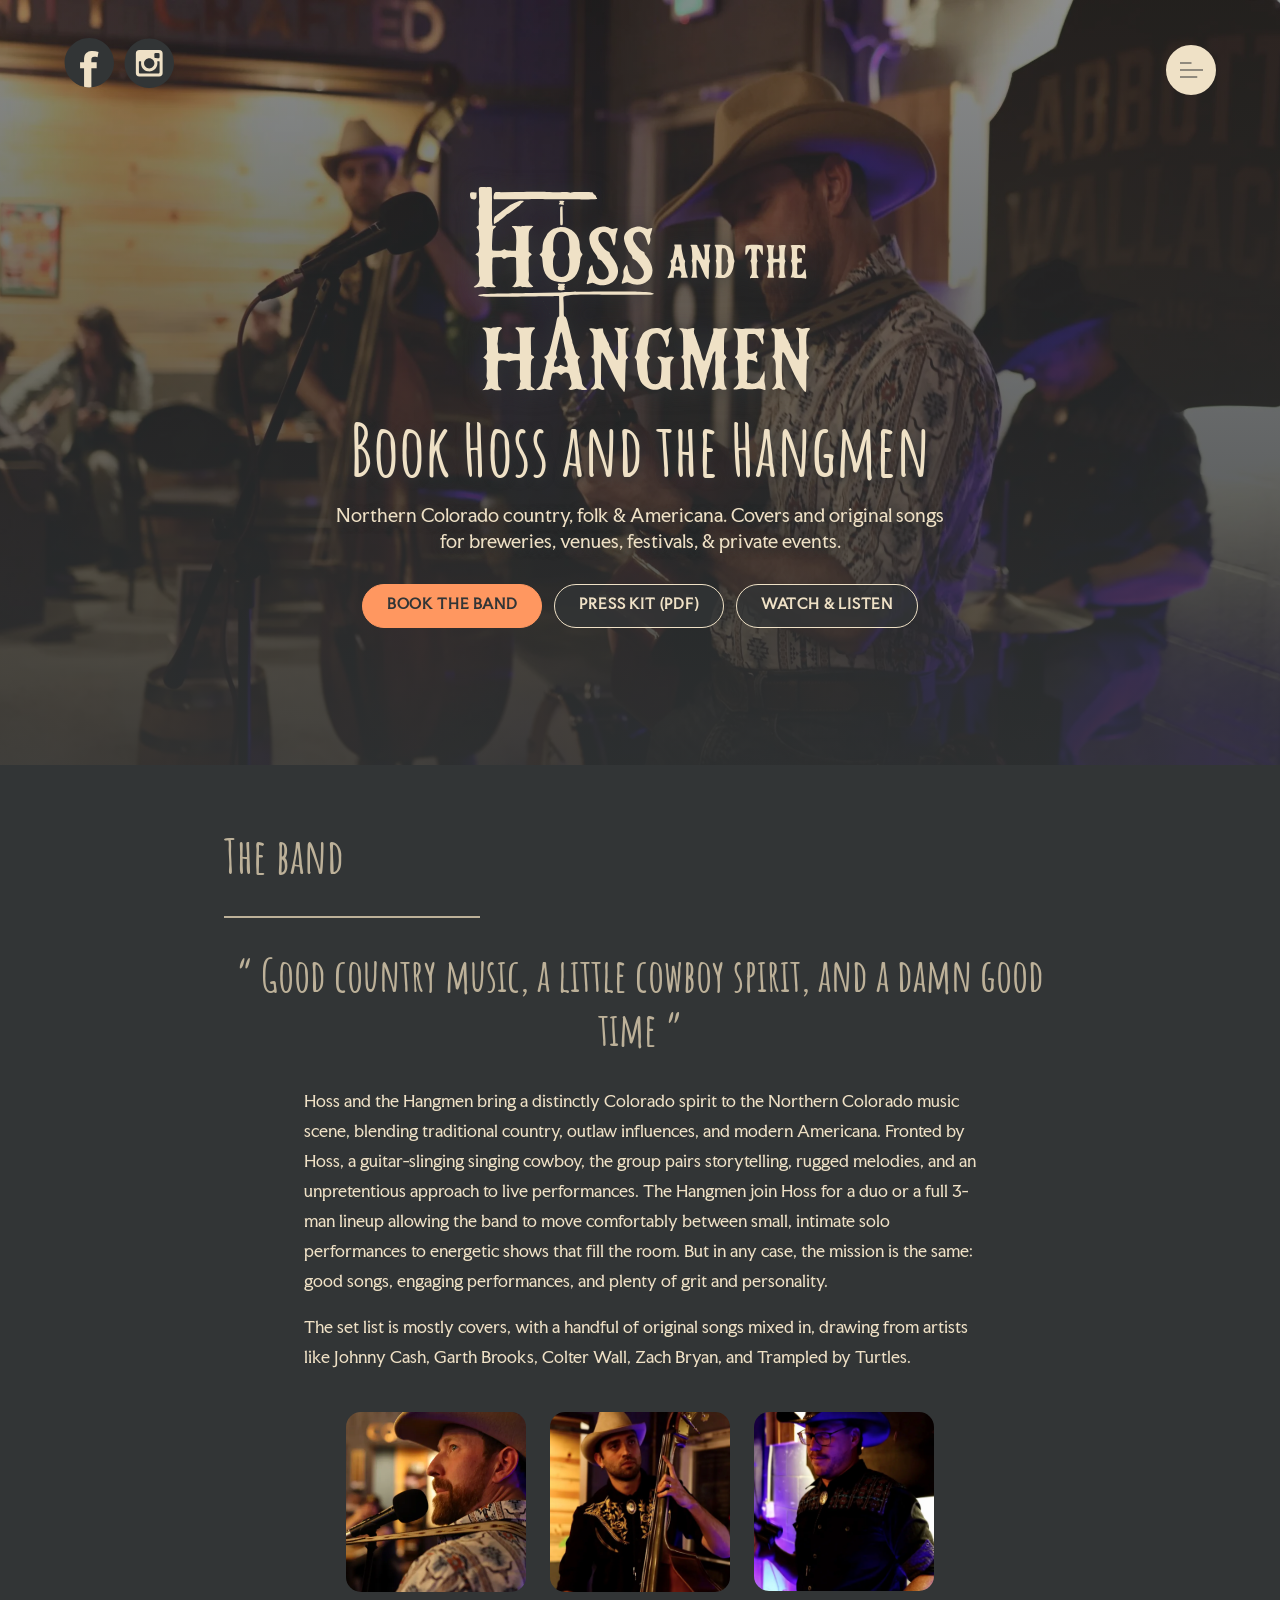
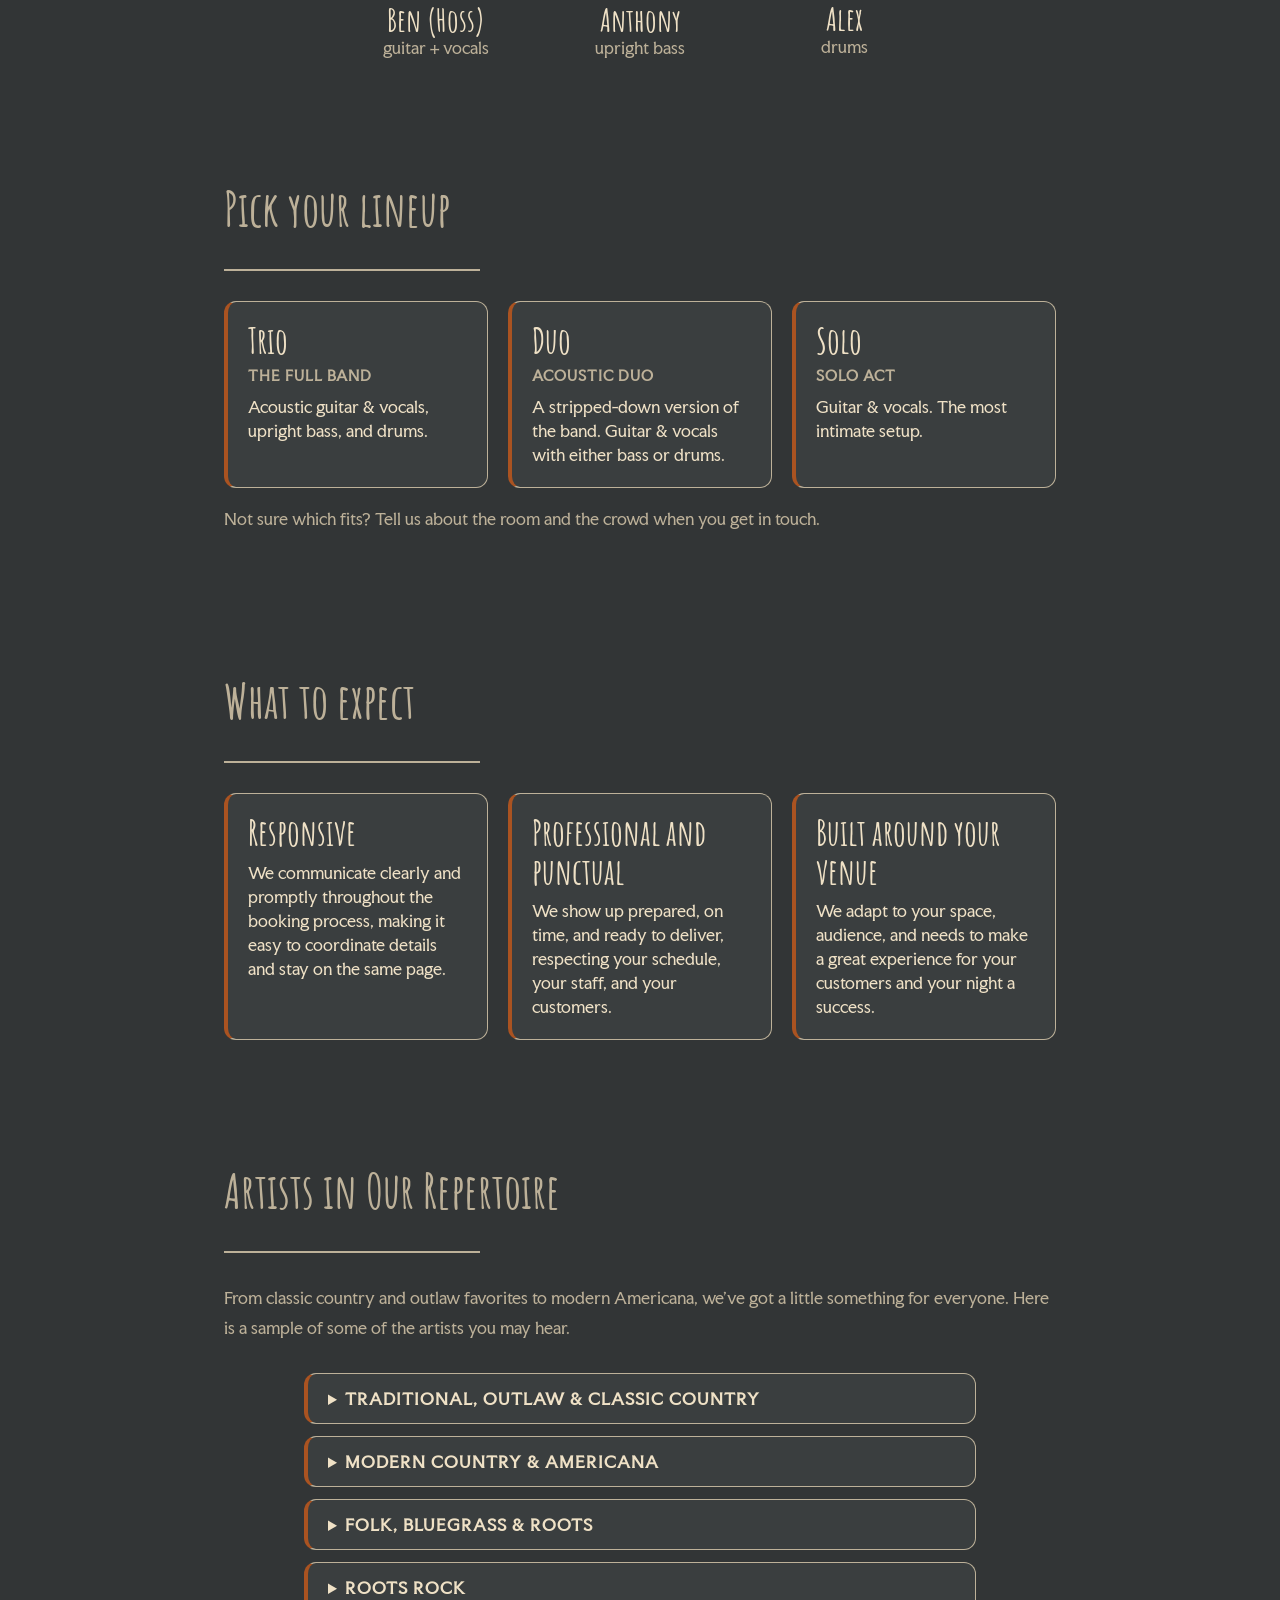
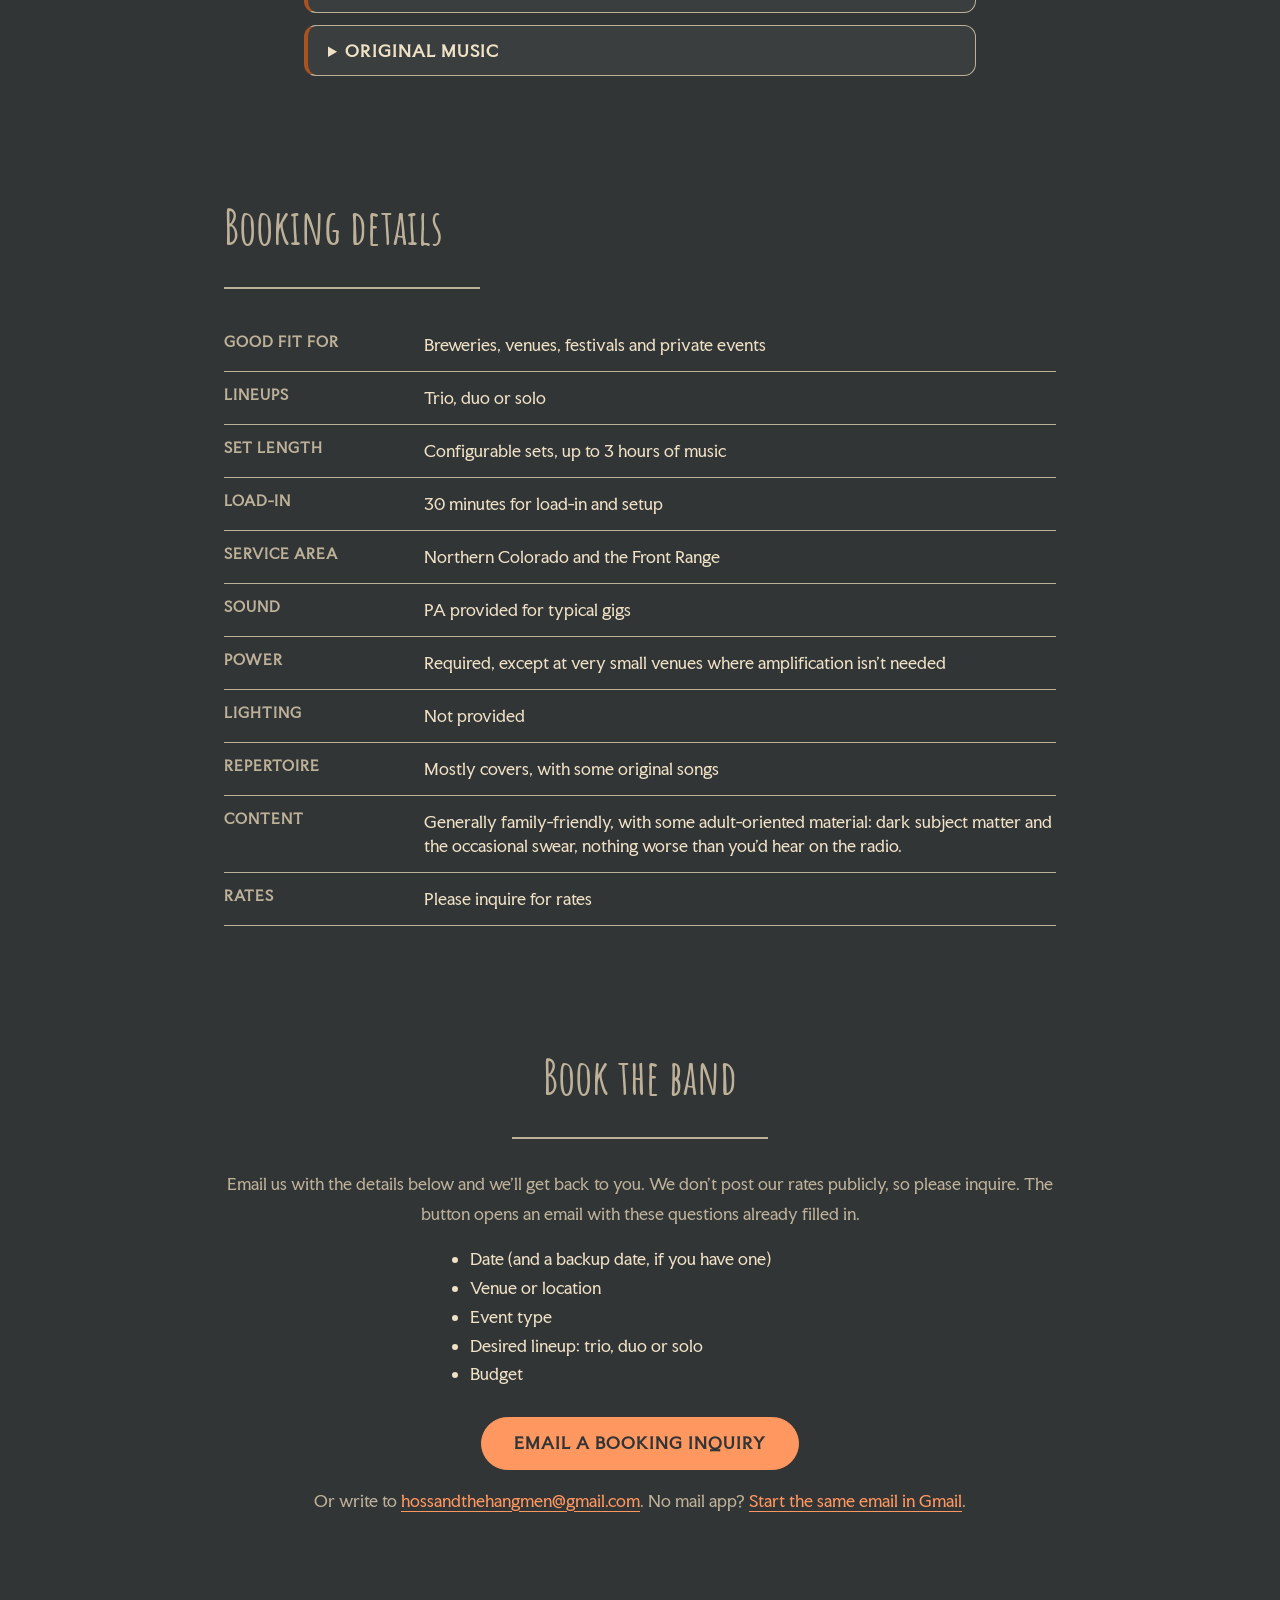
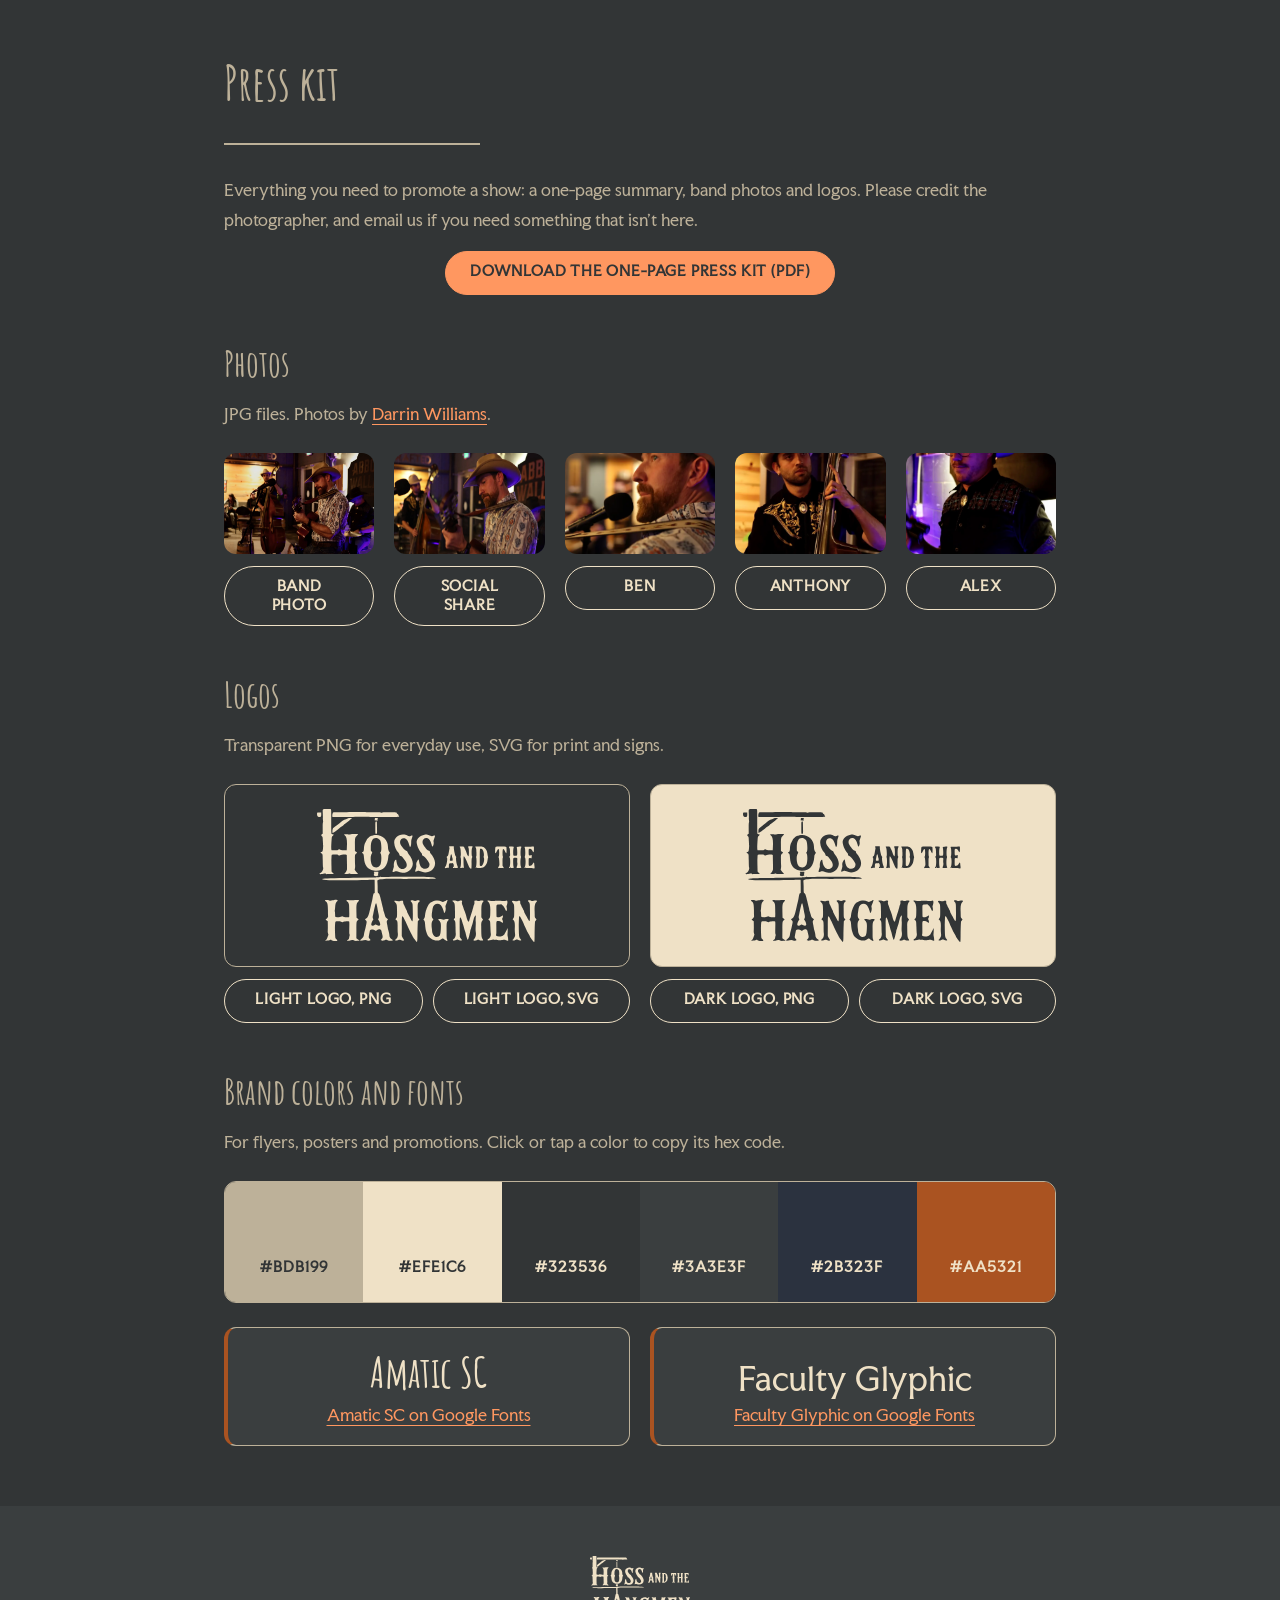
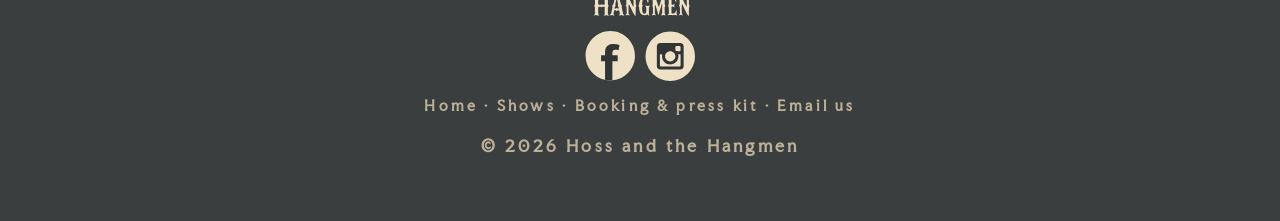
==== booking/index.html @ 106d2aef "Minor rewording" ====
<!doctype html>
<html lang="en" dir="ltr">
<head>
        <meta charset="utf-8" />
        <meta name="viewport" content="width=device-width, initial-scale=1.0" />

        <!-- Primary SEO metadata -->
        <title>Book Hoss and the Hangmen | Northern Colorado Country Band for Venues &amp; Events</title>
        <meta
            name="description"
            content="Book Hoss and the Hangmen, a Northern Colorado country, folk and Americana band, for your brewery, venue, festival or private event. Trio, duo or solo, sets up to 3 hours, PA provided. Press kit and photos."
        />
        <meta name="robots" content="index, follow" />
        <meta name="theme-color" content="#323536" />
        <link rel="canonical" href="https://hossandthehangmen.com/booking/" />

        <!-- Favicon and app icons -->
        <link rel="icon" type="image/svg+xml" href="../img/favicon.svg" />
        <link rel="icon" type="image/png" sizes="32x32" href="../favicon-32x32.png" />
        <link rel="icon" type="image/png" sizes="16x16" href="../favicon-16x16.png" />
        <link rel="apple-touch-icon" sizes="180x180" href="../apple-touch-icon.png" />
        <link rel="manifest" href="../site.webmanifest" />

        <!-- Open Graph and Twitter metadata -->
        <meta property="og:type" content="website" />
        <meta property="og:site_name" content="Hoss and the Hangmen" />
        <meta property="og:title" content="Book Hoss and the Hangmen | Northern Colorado Country Band" />
        <meta
            property="og:description"
            content="Country, folk and Americana for breweries, venues, festivals and private events across Northern Colorado and the Front Range. Trio, duo or solo."
        />
        <meta property="og:url" content="https://hossandthehangmen.com/booking/" />
        <meta property="og:image" content="https://hossandthehangmen.com/img/og-image.jpg" />
        <meta property="og:image:width" content="1200" />
        <meta property="og:image:height" content="630" />
        <meta property="og:image:alt" content="Hoss and the Hangmen performing live at a Colorado brewery" />
        <meta property="og:locale" content="en_US" />
        <meta name="twitter:card" content="summary_large_image" />
        <meta name="twitter:title" content="Book Hoss and the Hangmen | Northern Colorado Country Band" />
        <meta
            name="twitter:description"
            content="Country, folk and Americana for breweries, venues, festivals and private events across Northern Colorado and the Front Range. Trio, duo or solo."
        />
        <meta name="twitter:image" content="https://hossandthehangmen.com/img/og-image.jpg" />
        <meta name="twitter:image:alt" content="Hoss and the Hangmen performing live at a Colorado brewery" />

        <!-- Structured data: a contact page whose main subject is the band, with a booking contact point -->
        <script type="application/ld+json">
            {
                "@context": "https://schema.org",
                "@type": "ContactPage",
                "name": "Book Hoss and the Hangmen",
                "url": "https://hossandthehangmen.com/booking/",
                "mainEntity": {
                    "@type": "MusicGroup",
                    "name": "Hoss and the Hangmen",
                    "url": "https://hossandthehangmen.com/",
                    "genre": ["Country", "Folk", "Americana"],
                    "image": "https://hossandthehangmen.com/img/og-image.jpg",
                    "areaServed": ["Northern Colorado", "Colorado Front Range"],
                    "contactPoint": {
                        "@type": "ContactPoint",
                        "contactType": "booking",
                        "email": "hossandthehangmen@gmail.com"
                    }
                }
            }
        </script>

        <!-- Fonts and stylesheets (same as the home page) -->
        <link href="https://fonts.googleapis.com/css2?family=Faculty+Glyphic:wght@400&display=swap" rel="stylesheet" />
        <link href="https://fonts.googleapis.com/css2?family=Amatic+SC:wght@400;700&display=swap" rel="stylesheet" />
        <link rel="stylesheet" href="../css/style.css" />
</head>

<body class="booking-page">
<a class="skip-link" href="#main-content">Skip to main content</a>
<a id="top"></a>

<header class="booking-hero">
	<div class="shareBtn">
		<a
			href="https://www.facebook.com/people/Hoss-and-the-Hangmen/61590706506140/"
			target="_blank"
			rel="noopener"
		>
			<img src="../img/facebook-dark.svg" alt="Hoss and the Hangmen on Facebook" />
		</a>
		<a href="https://www.instagram.com/hossandthehangmen" target="_blank" rel="noopener">
			<img src="../img/instagram-dark.svg" alt="Hoss and the Hangmen on Instagram" />
		</a>
	</div>

	<nav class="menu-nav" aria-label="Site sections">
		<button class="menu" type="button" aria-label="Menu" aria-expanded="false" aria-controls="menu-items">
			<span class="line line1"></span>
			<span class="line line2"></span>
			<span class="line line3"></span>
		</button>

		<div id="menu-items" inert>
			<a class="ss-menu ss-menu1" href="../#top">
				<img src="../img/menu-home.svg" alt="Home" />
			</a>
			<a class="ss-menu ss-menu2" href="../#band">
				<img src="../img/menu-band.svg" alt="The band" />
			</a>
			<a class="ss-menu ss-menu3" href="../#shows">
				<img src="../img/menu-stage.svg" alt="Shows" />
			</a>
			<a class="ss-menu ss-menu4" href="../#music">
				<img src="../img/menu-video.svg" alt="Videos" />
			</a>
			<a class="ss-menu ss-menu5" href="#top" aria-current="page">
				<img src="../img/menu-book.svg" alt="Booking and press kit" />
			</a>
			<a class="ss-menu ss-menu6" href="../#contact">
				<img src="../img/menu-email.svg" alt="Contact" />
			</a>
		</div>
	</nav>

	<div class="booking-hero-inner">
		<a class="booking-hero-logo" href="../" aria-label="Hoss and the Hangmen home">
			<img src="../img/hoss_logo_white.svg" alt="Hoss and the Hangmen" width="2442" height="1468" />
		</a>
		<h1>Book Hoss and the Hangmen</h1>
		<p class="booking-hero-lead">
			Northern Colorado country, folk &amp; Americana. Covers and original songs for breweries, venues, festivals, &amp; private events.
		</p>
		<div class="booking-cta">
			<a class="btn btn-primary" href="#book">Book the band</a>
			<a class="btn" href="press/hoss-and-the-hangmen-press-kit.pdf" download>Press kit (PDF)</a>
			<a class="btn" href="../#music">Watch &amp; listen</a>
		</div>
	</div>
</header>

<main id="main-content" tabindex="-1">

	<section class="booking-section" id="about" aria-labelledby="about-heading">
		<h2 id="about-heading">The band</h2>
		<div class="separator"></div>
		<p class="booking-quote">
			&ldquo;&nbsp;Good country music, a little cowboy spirit, and a damn good time&nbsp;&rdquo;
		</p>
		<div class="booking-prose">
			<p>
				Hoss and the Hangmen bring a distinctly Colorado spirit to the Northern Colorado music scene, blending
				traditional country, outlaw influences, and modern Americana. Fronted by Hoss, a guitar-slinging singing
				cowboy, the group pairs storytelling, rugged melodies, and an unpretentious approach to live
				performances. The Hangmen join Hoss for a duo or a full 3-man lineup allowing the band to move
				comfortably between small, intimate solo performances to energetic shows that fill the room. But in any
				case, the mission is the same: good songs, engaging performances, and plenty of grit and personality.
			</p>
			<p>
				The set list is mostly covers, with a handful of original songs mixed in, drawing from artists like
				Johnny Cash, Garth Brooks, Colter Wall, Zach Bryan, and Trampled by Turtles.
			</p>
		</div>
		<ul class="booking-members">
			<li>
				<img src="../img/ben.webp" width="500" height="500" loading="lazy" alt="Closeup photo of Ben playing guitar and singing" />
				<span class="booking-member-name">Ben (Hoss)</span>
				<span>guitar + vocals</span>
			</li>
			<li>
				<img src="../img/anthony.webp" width="500" height="500" loading="lazy" alt="Closeup photo of Anthony playing upright bass" />
				<span class="booking-member-name">Anthony</span>
				<span>upright bass</span>
			</li>
			<li>
				<img src="../img/alex.webp" width="500" height="500" loading="lazy" alt="Closeup photo of Alex playing drums" />
				<span class="booking-member-name">Alex</span>
				<span>drums</span>
			</li>
		</ul>
	</section>

	<section class="booking-section" id="lineups" aria-labelledby="lineups-heading">
		<h2 id="lineups-heading">Pick your lineup</h2>
		<div class="separator"></div>
		<ul class="booking-cards">
			<li class="booking-card">
				<h3>Trio</h3>
				<p class="booking-card-lead">The full band</p>
				<p>Acoustic guitar &amp; vocals, upright bass, and drums.</p>
			</li>
			<li class="booking-card">
				<h3>Duo</h3>
				<p class="booking-card-lead">Acoustic duo</p>
				<p>A stripped-down version of the band. Guitar &amp; vocals with either bass or drums.</p>
			</li>
			<li class="booking-card">
				<h3>Solo</h3>
				<p class="booking-card-lead">Solo act</p>
				<p>Guitar &amp; vocals. The most intimate setup.</p>
			</li>
		</ul>
		<p class="booking-note">Not sure which fits? Tell us about the room and the crowd when you get in touch.</p>
	</section>

	<section class="booking-section" id="expect" aria-labelledby="expect-heading">
		<h2 id="expect-heading">What to expect</h2>
		<div class="separator"></div>
		<ul class="booking-cards">
			<li class="booking-card">
				<h3>Responsive</h3>
				<p>We communicate clearly and promptly throughout the booking process, making it easy to coordinate details and stay on the same page.</p>
			</li>
			<li class="booking-card">
				<h3>Professional and punctual</h3>
				<p>We show up prepared, on time, and ready to deliver, respecting your schedule, your staff, and your customers.</p>
			</li>
			<li class="booking-card">
				<h3>Built around your venue</h3>
				<p>We adapt to your space, audience, and needs to make a great experience for your customers and your night a success.</p>
			</li>
		</ul>
	</section>

	<section class="booking-section" id="repertoire" aria-labelledby="repertoire-heading">
		<h2 id="repertoire-heading">Artists in Our Repertoire</h2>
		<div class="separator"></div>
		<p class="booking-note">
			From classic country and outlaw favorites to modern Americana, we've got a little something for everyone.
			Here is a sample of some of the artists you may hear.
		</p>
		<div class="booking-repertoire">
			<details>
				<summary>Traditional, Outlaw &amp; Classic Country</summary>
				<ul>
					<li>Johnny Cash</li>
					<li>Dwight Yoakam</li>
					<li>Alan Jackson</li>
					<li>Garth Brooks</li>
					<li>Charley Crockett</li>
					<li>Colter Wall</li>
				</ul>
			</details>
			<details>
				<summary>Modern Country &amp; Americana</summary>
				<ul>
					<li>Tyler Childers</li>
					<li>Turnpike Troubadours</li>
					<li>Zach Bryan</li>
					<li>Red Clay Strays</li>
					<li>Josh Meloy</li>
					<li>The Panhandlers</li>
				</ul>
			</details>
			<details>
				<summary>Folk, Bluegrass &amp; Roots</summary>
				<ul>
					<li>Trampled by Turtles</li>
					<li>Old Crow Medicine Show</li>
					<li>Rubber Knife Gang</li>
				</ul>
			</details>
			<details>
				<summary>Roots Rock</summary>
				<ul>
					<li>James McMurtry</li>
					<li>The Animals</li>
					<li>Chris Isaak</li>
				</ul>
			</details>
			<details>
				<summary>Original Music</summary>
				<ul>
					<li>Hoss and the Hangmen original material</li>
				</ul>
			</details>
		</div>
	</section>
	<section class="booking-section" id="details" aria-labelledby="details-heading">
		<h2 id="details-heading">Booking details</h2>
		<div class="separator"></div>
		<dl class="booking-facts">
			<div>
				<dt>Good fit for</dt>
				<dd>Breweries, venues, festivals and private events</dd>
			</div>
			<div>
				<dt>Lineups</dt>
				<dd>Trio, duo or solo</dd>
			</div>
			<div>
				<dt>Set length</dt>
				<dd>Configurable sets, up to 3 hours of music</dd>
			</div>
			<div>
				<dt>Load-in</dt>
				<dd>30 minutes for load-in and setup</dd>
			</div>
			<div>
				<dt>Service area</dt>
				<dd>Northern Colorado and the Front Range</dd>
			</div>
			<div>
				<dt>Sound</dt>
				<dd>PA provided for typical gigs</dd>
			</div>
			<div>
				<dt>Power</dt>
				<dd>Required, except at very small venues where amplification isn't needed</dd>
			</div>
			<div>
				<dt>Lighting</dt>
				<dd>Not provided</dd>
			</div>
			<div>
				<dt>Repertoire</dt>
				<dd>Mostly covers, with some original songs</dd>
			</div>
			<div>
				<dt>Content</dt>
				<dd>
					Generally family-friendly, with some adult-oriented material: dark subject matter and the
					occasional swear, nothing worse than you'd hear on the radio.
				</dd>
			</div>
			<div>
				<dt>Rates</dt>
				<dd>Please inquire for rates</dd>
			</div>
		</dl>
	</section>

	<!-- Cards filled in by js/booking.js from data/venue-history.json (built by scripts/generate_venue_history.py).
		Stays hidden if there are no past shows. Logos: img/venues/<venue-name-slug>.<svg|webp|png|jpg>. -->
	<section class="booking-section" id="played" aria-labelledby="played-heading" hidden>
		<h2 id="played-heading">Where we've played</h2>
		<div class="separator"></div>
		<p class="booking-note">The venues we've played most, and how many times we've been on their stage.</p>
		<ul class="booking-venues" id="booking-venues"></ul>
		<p class="more-link booking-venues-more"><a href="../#past-shows">See all past shows &#10142;</a></p>
	</section>

	<section class="booking-section booking-book" id="book" aria-labelledby="book-heading">
		<h2 id="book-heading">Book the band</h2>
		<div class="separator"></div>
		<p class="booking-note">
			Email us with the details below and we'll get back to you. We don't post our rates publicly, so
			please inquire. The button opens an email with these questions already filled in.
		</p>
		<ul class="booking-checklist">
			<li>Date (and a backup date, if you have one)</li>
			<li>Venue or location</li>
			<li>Event type</li>
			<li>Desired lineup: trio, duo or solo</li>
			<li>Budget</li>
		</ul>
		<div class="booking-cta">
			<a
				class="btn btn-primary btn-large"
				href="mailto:hossandthehangmen@gmail.com?subject=Booking%20inquiry%20for%20Hoss%20and%20the%20Hangmen&amp;body=Hi%20Hoss%20and%20the%20Hangmen%2C%0D%0A%0D%0AI%27d%20like%20to%20ask%20about%20booking%20the%20band.%0D%0A%0D%0ADate%3A%20%0D%0AVenue%20or%20location%3A%20%0D%0AEvent%20type%3A%20%0D%0ADesired%20lineup%20(trio%2C%20duo%20or%20solo)%3A%20%0D%0ABudget%3A%20%0D%0AAnything%20else%20we%20should%20know%3A%20%0D%0A"
				>Email a booking inquiry</a
			>
		</div>
		<p class="booking-note">
			Or write to
			<a class="email-link" href="mailto:hossandthehangmen@gmail.com">hossandthehangmen@gmail.com</a>.
			No mail app?
			<a
				class="email-link"
				href="https://mail.google.com/mail/?view=cm&amp;fs=1&amp;to=hossandthehangmen%40gmail.com&amp;su=Booking%20inquiry%20for%20Hoss%20and%20the%20Hangmen&amp;body=Hi%20Hoss%20and%20the%20Hangmen%2C%0D%0A%0D%0AI%27d%20like%20to%20ask%20about%20booking%20the%20band.%0D%0A%0D%0ADate%3A%20%0D%0AVenue%20or%20location%3A%20%0D%0AEvent%20type%3A%20%0D%0ADesired%20lineup%20(trio%2C%20duo%20or%20solo)%3A%20%0D%0ABudget%3A%20%0D%0AAnything%20else%20we%20should%20know%3A%20%0D%0A"
				target="_blank"
				rel="noopener"
				>Start the same email in Gmail</a
			>.
		</p>
	</section>

	<section class="booking-section" id="press" aria-labelledby="press-heading">
		<h2 id="press-heading">Press kit</h2>
		<div class="separator"></div>
		<p class="booking-note">
			Everything you need to promote a show: a one-page summary, band photos and logos. Please credit the
			photographer, and email us if you need something that isn't here.
		</p>
		<div class="booking-cta">
			<a class="btn btn-primary" href="press/hoss-and-the-hangmen-press-kit.pdf" download>
				Download the one-page press kit (PDF)
			</a>
		</div>

		<h3 class="booking-subheading">Photos</h3>
		<p class="booking-note">
			JPG files. Photos by
			<a class="email-link" href="https://darrinwilliamsmedia.com" target="_blank" rel="noopener">Darrin Williams</a>.
		</p>
		<ul class="booking-assets">
			<li>
				<img src="../img/hero-band.webp" width="2970" height="1485" loading="lazy" alt="Hoss and the Hangmen performing live at a Colorado brewery" />
				<a class="btn" href="press/hoss-and-the-hangmen-band-photo.jpg" download>Band photo</a>
			</li>
			<li>
				<img src="../img/og-image.jpg" width="1200" height="630" loading="lazy" alt="Hoss and the Hangmen performing live, cropped for social media sharing" />
				<a class="btn" href="../img/og-image.jpg" download="hoss-and-the-hangmen-social-share.jpg">Social share</a>
			</li>
			<li>
				<img src="../img/ben.webp" width="500" height="500" loading="lazy" alt="Closeup photo of Ben playing guitar and singing" />
				<a class="btn" href="press/hoss-and-the-hangmen-ben.jpg" download>Ben</a>
			</li>
			<li>
				<img src="../img/anthony.webp" width="500" height="500" loading="lazy" alt="Closeup photo of Anthony playing upright bass" />
				<a class="btn" href="press/hoss-and-the-hangmen-anthony.jpg" download>Anthony</a>
			</li>
			<li>
				<img src="../img/alex.webp" width="500" height="500" loading="lazy" alt="Closeup photo of Alex playing drums" />
				<a class="btn" href="press/hoss-and-the-hangmen-alex.jpg" download>Alex</a>
			</li>
		</ul>

		<h3 class="booking-subheading">Logos</h3>
		<p class="booking-note">Transparent PNG for everyday use, SVG for print and signs.</p>
		<ul class="booking-assets booking-logos">
			<li>
				<span class="booking-logo-tile booking-logo-on-dark">
					<img src="../img/hoss_logo_white.svg" width="2442" height="1468" loading="lazy" alt="Hoss and the Hangmen logo, cream lettering for dark backgrounds" />
				</span>
				<span class="booking-asset-links">
					<a class="btn" href="../img/hoss_logo_white.png" download>Light logo, PNG</a>
					<a class="btn" href="../img/hoss_logo_white.svg" download>Light logo, SVG</a>
				</span>
			</li>
			<li>
				<span class="booking-logo-tile booking-logo-on-light">
					<img src="../img/hoss_logo_dark.svg" width="2442" height="1468" loading="lazy" alt="Hoss and the Hangmen logo, dark lettering for light backgrounds" />
				</span>
				<span class="booking-asset-links">
					<a class="btn" href="../img/hoss_logo_dark.png" download>Dark logo, PNG</a>
					<a class="btn" href="../img/hoss_logo_dark.svg" download>Dark logo, SVG</a>
				</span>
			</li>
		</ul>
		<h3 class="booking-subheading">Brand colors and fonts</h3>
		<p class="booking-note">For flyers, posters and promotions. Click or tap a color to copy its hex code.</p>
		<ul class="booking-swatches" aria-label="Brand colors">
			<li><button type="button" class="booking-swatch booking-swatch-light" style="background-color: #BDB199" data-hex="#BDB199" aria-label="Copy color #BDB199"><span class="booking-swatch-hex">#BDB199</span><span class="booking-swatch-status" aria-live="polite"></span></button></li>
			<li><button type="button" class="booking-swatch booking-swatch-light" style="background-color: #EFE1C6" data-hex="#EFE1C6" aria-label="Copy color #EFE1C6"><span class="booking-swatch-hex">#EFE1C6</span><span class="booking-swatch-status" aria-live="polite"></span></button></li>
			<li><button type="button" class="booking-swatch" style="background-color: #323536" data-hex="#323536" aria-label="Copy color #323536"><span class="booking-swatch-hex">#323536</span><span class="booking-swatch-status" aria-live="polite"></span></button></li>
			<li><button type="button" class="booking-swatch" style="background-color: #3A3E3F" data-hex="#3A3E3F" aria-label="Copy color #3A3E3F"><span class="booking-swatch-hex">#3A3E3F</span><span class="booking-swatch-status" aria-live="polite"></span></button></li>
			<li><button type="button" class="booking-swatch" style="background-color: #2B323F" data-hex="#2B323F" aria-label="Copy color #2B323F"><span class="booking-swatch-hex">#2B323F</span><span class="booking-swatch-status" aria-live="polite"></span></button></li>
			<li><button type="button" class="booking-swatch" style="background-color: #AA5321" data-hex="#AA5321" aria-label="Copy color #AA5321"><span class="booking-swatch-hex">#AA5321</span><span class="booking-swatch-status" aria-live="polite"></span></button></li>
		</ul>
		<ul class="booking-fonts">
			<li>
				<span class="booking-font-sample booking-font-amatic">Amatic SC</span>
				<a class="email-link" href="https://fonts.google.com/specimen/Amatic+SC" target="_blank" rel="noopener">Amatic SC on Google Fonts</a>
			</li>
			<li>
				<span class="booking-font-sample booking-font-glyphic">Faculty Glyphic</span>
				<a class="email-link" href="https://fonts.google.com/specimen/Faculty+Glyphic" target="_blank" rel="noopener">Faculty Glyphic on Google Fonts</a>
			</li>
		</ul>
	</section>

</main>

<footer>
	<div class="footerBaner">
		<img class="bandBanner" src="../img/hoss_logo_white.svg" alt="Hoss and the Hangmen logo" width="75" height="60" />
	</div>
	<div class="socialBanner">
		<a href="https://www.facebook.com/people/Hoss-and-the-Hangmen/61590706506140/" target="_blank" rel="noopener">
			<img src="../img/facebook-light.svg" alt="Hoss and the Hangmen on Facebook" />
		</a>
		<a href="https://www.instagram.com/hossandthehangmen" target="_blank" rel="noopener">
			<img src="../img/instagram-light.svg" alt="Hoss and the Hangmen on Instagram" />
		</a>
	</div>
	<p class="footer-links"><a href="../">Home</a> &middot; <a href="../#shows">Shows</a> &middot; <a href="../booking/">Booking &amp; press kit</a> &middot; <a href="mailto:hossandthehangmen@gmail.com">Email us</a></p>
	<p>&copy; 2026 Hoss and the Hangmen</p>
	<p class="buildInfo">Updated <time id="buildTime" datetime="__BUILD_TIME__"></time></p>
</footer>

<a id="upArrow" href="#top" aria-label="Back to top">
	<img src="../img/up-arrow.svg" alt="Upward facing arrow" />
</a>

<script defer src="../js/mainFunctions.js"></script>
<script defer src="../js/booking.js"></script>
</body>
</html>
---- css/style.css ----
/* Colors used throughout:
   #323536 page background      #3A3E3F footer background
   #efe1c6 light text           #BDB199 muted text, borders
   #AA5321 highlight            #ff9760 links in the show list and contact section */

/* ------------------------------------------------------------------ base */

html {
	scroll-behavior: smooth;
}

*, ::before, ::after {
	box-sizing: border-box;
	padding: 0;
	margin: 0;
}

::selection {
	background-color: #AA5321;
	color: #323536;
}

a {
	text-decoration: inherit;
	color: inherit;
}

body {
	font-family: "Faculty Glyphic", sans-serif;
	color: #efe1c6;
	font-size: 16px;
	background-color: #323536;
}

.skip-link {
	position: fixed;
	top: 1rem;
	left: 1rem;
	z-index: 10;
	padding: 0.75rem 1rem;
	transform: translateY(calc(-100% - 1rem));
	background-color: #323536;
	color: #efe1c6;
	font-family: "Faculty Glyphic", sans-serif;
}

.skip-link:focus {
	transform: translateY(0);
	outline: 3px solid #efe1c6;
	outline-offset: 3px;
}

/* ------------------------------------------------------------------ social buttons (top left) */

/* Lined up with the 50px menu button on the other side */
.shareBtn {
	position: absolute;
	top: 5%;
	left: 5%;
	height: 50px;
	display: flex;
	align-items: center;
	gap: 10px;
}

/* Facebook and Instagram icons, here and in the footer. */
.shareBtn img,
.socialBanner img {
	display: block;
	width: 50px;
	height: 50px;
}

/* ------------------------------------------------------------------ hamburger menu (top right) */

.menu {
	position: fixed;
	display: flex;
	justify-content: center;
	align-items: center;
	top: 5%;
	right: 5%;
	width: 50px;
	height: 50px;
	background-color: #efe1c6;
	border: solid 2px #efe1c6;
	border-radius: 50%;
	cursor: pointer;
	z-index: 3;
	padding: 0;
	font: inherit;
	color: inherit;
	-webkit-appearance: none;
	appearance: none;
}

.menu .line {
	position: absolute;
	left: 25%;
	height: 1px;
	transform-origin: left;
	background-color: #323536;
}

.menu .line1 {
	top: 35%;
	width: 50%;
	transition: all ease-in-out 250ms;
	transform: translateY(-50%) scaleX(0.5);
}

.menu .line2 {
	top: 50%;
	width: 50%;
	transition: all ease-in-out 250ms;
	transform: translateY(-50%) scaleX(1);
}

.menu .line3 {
	top: 65%;
	width: 50%;
	transition: all ease-in-out 250ms;
	transform: translateY(-50%) scaleX(0.75);
}

.menu:hover .line1 {
	transform: scaleX(1);
}

.menu:hover .line3 {
	transform: scaleX(1);
}

/* The five section links. They sit behind the menu button until opened. */
.ss-menu {
	position: fixed;
	display: flex;
	justify-content: center;
	align-items: center;
	top: 5%;
	right: 5%;
	width: 50px;
	height: 50px;
	background-color: #323536;
	border: solid 2px #BDB199;
	border-radius: 50%;
	cursor: pointer;
	transition: all ease-in-out 100ms;
	opacity: 0;
	z-index: -1;
}

.ss-menu img {
	position: absolute;
	top: 50%;
	left: 50%;
	transform: translate(-50%, -50%);
	width: 20px;
	height: 20px;
	transition: all ease-in-out 100ms;
}

.ss-menu:hover img {
	transform: translate(-50%, -50%) scale(1.2);
}

.ss-menu:hover {
	background-color: #AA5321;
	transition: all ease-in-out 100ms;
}

/* Menu open: the three lines collapse into one */
.menu.active .line1 {
	top: 50%;
	width: 50%;
	transform: scaleX(1);
	transition: all ease-in-out 250ms;
	transition-delay: 25ms;
}

.menu.active .line2 {
	width: 50%;
	transform: scaleX(1);
	opacity: 0;
	transition: all ease-in-out 250ms;
}

.menu.active .line3 {
	top: 50%;
	width: 50%;
	transform: scaleX(1);
	transition: all ease-in-out 250ms;
	transition-delay: 25ms;
}

/* Menu open: the section links slide down one after another (classes added by js/mainFunctions.js) */
.visible1, .visible2, .visible3, .visible4, .visible5 {
	opacity: 1;
	transition: all ease-in-out 250ms;
	z-index: 1;
}

.visible1 {
	transform: translateY(75px);
	transition-delay: 25ms;
}

.visible2 {
	transform: translateY(150px);
	transition-delay: 50ms;
}

.visible3 {
	transform: translateY(225px);
	transition-delay: 100ms;
}

.visible4 {
	transform: translateY(300px);
	transition-delay: 125ms;
}

.visible5 {
	transform: translateY(375px);
	transition-delay: 150ms;
}

/* ------------------------------------------------------------------ sections and hero */

section {
	min-height: 80vh;
	padding: 50px 15% 50px 15%;
	background-color: #323536;
}

.separator {
	width: 20vw;
	height: 2px;
	margin-top: 30px;
	margin-bottom: 30px;
	background-color: #BDB199;
}

.mainView {
	position: relative;
	min-height: 100vh;
	max-height: 100vh;
	color: #efe1c6;
	background: transparent url("../img/hero-band.webp") 60% center / cover no-repeat;
}

/* The logo over the hero image (see .hero-logo near the end of this file) */
h1 {
	position: absolute;
	text-align: center;
	width: 100%;
	max-width: 700px;
	margin: 0;
	left: 50%;
	transform: translateX(-50%);
	bottom: 20%;
	line-height: 0;
	opacity: 0;
	animation: opacity 2s cubic-bezier(0.17, 0.67, 0.14, 0.97) both;
	animation-delay: 1s;
}

@keyframes opacity {
	from {
		opacity: 0;
	}
	to {
		opacity: 1;
	}
}

h2 {
	font-family: "Amatic SC", cursive;
	font-size: 3rem;
	font-weight: 700;
	color: #BDB199;
}

/* The tagline under the hero logo */
h2#slogan {
	position: absolute;
	text-align: center;
	width: 80%;
	left: 50%;
	bottom: 10%;
	font-size: 7vh;
	font-weight: 700;
	color: #efe1c6;
	text-shadow: 0 2px 10px #323536;
	opacity: 0;
	transform: translateY(-45px);
	animation: slideY 2s cubic-bezier(0.17, 0.67, 0.14, 0.97) both;
	animation-delay: 1s;
}

@keyframes slideY {
	from {
		opacity: 0;
		transform: translateY(-45px) translateX(-50%);
	}
	to {
		opacity: 1;
		transform: translateY(0) translateX(-50%);
	}
}

p {
	color: #efe1c6;
	line-height: 30px;
	margin: 50px 0 50px 0;
}

/* Large centered text: the next show line, the quote, the contact text */
.hardLight {
	font-size: 3vh;
	line-height: 40px;
	font-weight: 900;
	text-align: center;
	width: 70%;
	margin: 70px auto 70px auto;
	color: #BDB199;
}

/* ------------------------------------------------------------------ band member cards */

.imgContent {
	display: flex;
	flex-wrap: wrap;
	justify-content: space-around;
	align-items: center;
	margin: auto;
	width: 80%;
}

.imgContent .card {
	display: flex;
	flex-direction: column;
	justify-content: center;
}

.imgContent .card p {
	text-align: center;
	margin: 0;
}

/* Member name */
.imgContent .card p:first-of-type {
	font-family: "Amatic SC", cursive;
	font-weight: 700;
	font-size: 2.3rem;
	margin-bottom: 5px;
	color: #efe1c6;
}

.imgContent img {
	position: relative;
	height: auto;
	width: 100%;
	max-width: 250px;
	margin: 15px auto;
	border-radius: 15px;
}

/* Small uppercase links: "Show all dates" and "Watch more on YouTube" */
p.more-link {
	color: #BDB199;
	text-transform: uppercase;
	font-weight: 700;
	letter-spacing: 1px;
	cursor: pointer;
	transition: all 250ms cubic-bezier(0, 0.69, 0.46, 0.95);
}

p.more-link:hover {
	transform: translateX(5px);
}

/* ------------------------------------------------------------------ show list (rows built by js/shows.js) */

.date table {
	margin: 70px 0;
	width: 100%;
	border-spacing: 0;
}

.date table td {
	border-bottom: solid 1px #BDB199;
	color: #BDB199;
	padding-top: 10px;
	padding-bottom: 10px;
}

.date table td a {
	display: inline-block;
}

.date table td a:hover {
	transform: translateX(5px);
	transition: all 250ms cubic-bezier(0, 0.69, 0.46, 0.95);
}

.next-show-event-link {
	text-decoration: underline;
	text-decoration-color: #BDB199;
	text-underline-offset: 0.15em;
}

.show-actions,
.next-show-actions,
.event-actions {
	display: flex;
	flex-wrap: wrap;
	gap: 8px;
}

.next-show-actions,
.event-actions {
	justify-content: center;
	margin-top: 16px;
}

.show-action-link {
	display: inline-block;
	padding: 4px 10px;
	border: 1px solid #BDB199;
	border-radius: 20px;
	color: #efe1c6;
	font-size: 0.75rem;
	line-height: 1.5;
	letter-spacing: 0.04em;
	text-transform: uppercase;
	white-space: nowrap;
}

.show-action-link:hover,
.show-action-link:focus-visible {
	background-color: #AA5321;
	border-color: #AA5321;
	transform: none;
}

.date table td .show-action-link:hover {
	transform: none;
}

/* Date column */
.date table td:first-of-type {
	color: #efe1c6;
}

/* Venue column */
.date table td:nth-of-type(even) {
	padding-left: 7px;
}

/* Venue name */
.date table span {
	color: #efe1c6;
	font-size: 16px;
	text-transform: uppercase;
	letter-spacing: 1px;
}

#next-show {
	color: #BDB199;
}

/* ------------------------------------------------------------------ individual event pages */

.event-page {
	min-height: 100vh;
}

.event-header {
	background: #323536;
	padding: 20px 5%;
	text-align: center;
}

.event-brand img {
	width: 244px;
	height: auto;
}

.event-content {
	width: min(800px, 90%);
	margin: 0 auto;
	padding: 40px 0 20px;
}

.event-content h1 {
	position: static;
	width: 100%;
	max-width: none;
	margin: 0 0 30px;
	transform: none;
	opacity: 1;
	animation: none;
	font-family: "Amatic SC", cursive;
	font-size: 3.5rem;
	text-align: center;
	color: #efe1c6;
	line-height: 1;
}

.event-content p {
	margin: 18px 0;
}

.event-image {
	display: block;
	width: 100%;
	height: auto;
	max-height: 420px;
	object-fit: cover;
	border-radius: 15px;
}

.event-date,
.event-time {
	text-align: center;
}

.event-announcement {
	color: #ff9760;
	text-decoration: underline;
}

.ss-nextShow {
	display: flex;
	flex-direction: column;
	justify-content: center;
	align-items: center;
	height: 30vh;
}

/* ------------------------------------------------------------------ contact and footer */

.contact p {
	text-align: center;
}

footer {
	background-color: #3A3E3F;
	min-height: 15vh;
	text-align: center;
	padding: 50px 0 50px 0;
}

footer p {
	margin: 10px 0 10px 0;
	color: #BDB199;
	letter-spacing: 0.2rem;
	font-weight: bolder;
}

footer .socialBanner {
	display: flex;
	align-items: center;
	justify-content: center;
	gap: 10px;
}

.footerBaner {
	display: flex;
	justify-content: center;
	align-items: center;
}

.footerBaner .bandBanner {
	margin-bottom: 15px;
	width: 100%;
	max-width: 100px;
}

/* ------------------------------------------------------------------ back-to-top arrow (shown by js/mainFunctions.js) */

/* Hidden with opacity (not display: none) so it can still receive keyboard focus */
#upArrow {
	position: fixed;
	bottom: 5%;
	right: 5%;
	width: 50px;
	height: 50px;
	border-radius: 50%;
	opacity: 0;
	pointer-events: none;
}

#upArrow.shown,
#upArrow:focus-visible {
	opacity: 1;
	pointer-events: auto;
}

#upArrow img {
	display: block;
	width: 100%;
	height: 100%;
}

#upArrow:hover {
	animation: animeLogo ease-in-out 0.3s;
}

@keyframes animeLogo {
	0% {
		transform: scale(1);
	}
	10% {
		transform: scale(1.1);
	}
	100% {
		transform: scale(1);
	}
}

/* ------------------------------------------------------------------ fade-in on scroll (js/mainFunctions.js adds .showed) */

.animatableY {
	opacity: 0;
	transform: translate3d(0, 3vh, 0);
	transition: all ease-in-out 1s;
}

.animatableX {
	opacity: 0;
	transform: translate3d(-3vw, 0, 0);
	transition: all ease-in-out 1s;
}

.animatableOpacity {
	opacity: 0;
	transition: all ease-in-out 1s;
}

.showed {
	opacity: 1;
	transform: translate3d(0, 0, 0);
	transition: all ease-in-out 1s;
}

/* ------------------------------------------------------------------ tablets and phones */

@media screen and (max-width: 1024px) {
	.menu:hover .line1 {
		transform: scaleX(0.5);
	}

	.menu:hover .line3 {
		transform: scaleX(0.75);
	}

	.menu.active .line3 {
		transform: scaleX(1);
	}
}

@media screen and (max-width: 767px) {
	h1 {
		width: 100%;
		bottom: 40%;
	}

	h2#slogan {
		width: 90%;
		font-size: 5vh;
		bottom: 20%;
	}

	section {
		padding: 50px 2% 50px 2%;
	}

	.hardLight {
		width: 100%;
	}

	p.more-link:hover {
		transform: none;
	}

	.date table td a:hover {
		transform: none;
	}

	#upArrow {
		width: 48px;
	}

	#upArrow:hover {
		animation: none;
	}

	.date table td:nth-of-type(even) {
		padding-left: 1px;
	}
}

/* Very small phones: smaller table text, and the time column is hidden */
@media all and (max-width: 320px) {
	table {
		font-size: 0.8rem;
	}

	table td:last-of-type {
		display: none;
	}

	.hardLight {
		font-size: 2vh;
	}
}

/* ------------------------------------------------------------------ video gallery (built by js/videos.js) */

#video-gallery {
	display: flex;
	flex-direction: column;
	align-items: center;
	margin: 50px 0;
}

.video-gallery-inner {
	position: relative;
	width: 100%;
}

.video-scroller {
	overflow-x: auto;
	scroll-snap-type: x mandatory;
	scroll-padding: 0 10px;
	scrollbar-color: #BDB199 #323536;
	padding-bottom: 15px;
}

.video-scroller:focus-visible {
	outline: 2px solid #BDB199;
	outline-offset: 4px;
}

.video-list {
	display: flex;
	gap: 20px;
	margin: 0;
	padding: 0 10px;
	list-style: none;
}

.video-item {
	flex: 0 0 min(80vw, 380px);
	scroll-snap-align: start;
}

.video-frame {
	position: relative;
	aspect-ratio: 16 / 9;
	border-radius: 15px;
	overflow: hidden;
	background-color: #000;
}

.video-frame iframe {
	position: absolute;
	inset: 0;
	width: 100%;
	height: 100%;
	border: 0;
}

/* The thumbnail button that is swapped for the YouTube player when clicked */
.video-play {
	display: block;
	position: relative;
	width: 100%;
	height: 100%;
	padding: 0;
	border: 0;
	background: none;
	cursor: pointer;
}

.video-play:focus-visible {
	outline: 3px solid #BDB199;
	outline-offset: -3px;
}

.video-play img {
	display: block;
	width: 100%;
	height: 100%;
	object-fit: cover;
	transition: transform ease-in-out 250ms;
}

.video-play:hover img {
	transform: scale(1.05);
}

/* Round play button drawn over the thumbnail; ::after is the triangle */
.video-playicon {
	position: absolute;
	top: 50%;
	left: 50%;
	width: 64px;
	height: 64px;
	margin: -32px 0 0 -32px;
	border-radius: 50%;
	background-color: #efe1c6;
	transition: transform ease-in-out 250ms;
}

.video-playicon::after {
	content: "";
	position: absolute;
	top: 50%;
	left: 50%;
	margin: -12px 0 0 -8px;
	border-style: solid;
	border-width: 12px 0 12px 20px;
	border-color: transparent transparent transparent #323536;
}

.video-play:hover .video-playicon {
	transform: scale(1.1);
}

.video-title {
	margin: 12px 0 0 0;
	color: #efe1c6;
	text-align: center;
	font-weight: 700;
	letter-spacing: 1px;
	text-transform: uppercase;
}

/* Previous/next arrows (desktop only) */
.video-arrow {
	position: absolute;
	top: calc(50% - 40px);
	z-index: 2;
	width: 44px;
	height: 44px;
	padding: 0 0 4px 0;
	border: 0;
	border-radius: 50%;
	background-color: #BDB199;
	color: #323536;
	font-size: 2rem;
	line-height: 44px;
	cursor: pointer;
	transition: transform ease-in-out 250ms;
}

.video-arrow:hover {
	transform: scale(1.1);
}

.video-arrow-prev {
	left: -22px;
}

.video-arrow-next {
	right: -22px;
}

@media screen and (max-width: 767px) {
	.video-arrow {
		display: none;
	}
}

/* ------------------------------------------------------------------ show list extras (built by js/shows.js) */

/* Notes and the "Event details" link under a venue */
.show-extra {
	display: inline-block;
	margin-top: 4px;
	font-size: 14px;
	line-height: 20px;
	color: #BDB199;
}

.date table td a.show-event-link {
	color: #ff9760;
	text-transform: uppercase;
	letter-spacing: 1px;
	font-weight: 700;
}

/* The collapsed "Past shows" section */
.past-shows summary {
	margin-top: 20px;
	color: #BDB199;
	font-weight: 700;
	letter-spacing: 1px;
	text-transform: uppercase;
	cursor: pointer;
}

.past-shows summary:focus-visible {
	outline: 2px solid #ff9760;
	outline-offset: 4px;
}

/* ------------------------------------------------------------------ contact email link */

.email-link {
	color: #ff9760;
	font-weight: 400;
	text-decoration: underline;
	text-underline-offset: 4px;
	text-decoration-thickness: 1px;
	transition: color ease-in-out 250ms;
}

.email-link:hover,
.email-link:focus-visible {
	color: #efe1c6;
}

/* ------------------------------------------------------------------ quote and hero logo */

/* The quote in the band section */
.quote {
	font-family: "Amatic SC", cursive;
	font-size: 5.2vh;
	font-weight: 700;
	line-height: 1.2;
	color: #BDB199;
}

/* Fills the width up to the h1's max-width, and is never taller than half the screen */
.hero-logo {
	display: block;
	width: 100%;
	height: auto;
	max-height: 50vh;
	object-fit: contain;
	filter: drop-shadow(0 2px 10px #323536);
}

/* ------------------------------------------------------------------ keyboard focus on round buttons */

.menu:focus-visible,
.ss-menu:focus-visible,
#upArrow:focus-visible {
	outline: 3px solid #AA5321;
	outline-offset: 3px;
}

/* Build timestamp in the bottom-right corner of the footer (filled in by js/mainFunctions.js). */
footer {
	position: relative;
}
footer p.buildInfo {
	position: absolute;
	right: 12px;
	bottom: 6px;
	margin: 0;
	font-size: 0.7rem;
	letter-spacing: normal;
	font-weight: normal;
	opacity: 0.6;
}
footer p.buildInfo[hidden] {
	display: none;
}

/* ------------------------------------------------------------------ List / Calendar toggle and month calendar (js/calendar.js) */
.view-tabs {
	display: flex;
	justify-content: center;
	gap: 8px;
	margin-top: 30px;
}
.view-tab {
	padding: 6px 18px;
	border: 1px solid #BDB199;
	border-radius: 20px;
	background: none;
	color: #efe1c6;
	font: inherit;
	font-size: 0.85rem;
	letter-spacing: 0.04em;
	text-transform: uppercase;
	cursor: pointer;
}
.view-tab[aria-selected="true"] {
	background-color: #AA5321;
	border-color: #AA5321;
}
.view-tab:hover {
	border-color: #AA5321;
}
.view-tab:focus-visible {
	outline: 2px solid #ff9760;
	outline-offset: 3px;
}
.cal {
	max-width: 520px;
	margin: 40px auto 70px;
}
/* The month picker */
.cal-widget {
	padding: 20px 16px;
	border: 1px solid #BDB199;
	border-radius: 12px;
	background-color: #3A3E3F;
}
.cal-header {
	display: flex;
	align-items: center;
	justify-content: space-between;
	margin-bottom: 16px;
}
.cal-title {
	font-size: 1.2rem;
	font-weight: 700;
	letter-spacing: 1px;
	text-transform: uppercase;
	text-align: center;
}
.cal-arrow {
	width: 36px;
	height: 36px;
	border: 0;
	border-radius: 50%;
	background: none;
	color: #efe1c6;
	font: inherit;
	font-size: 2.2rem;
	line-height: 1;
	cursor: pointer;
}
/* Chevron drawn with borders */
.cal-arrow::before {
	content: "";
	display: block;
	width: 10px;
	height: 10px;
	margin: 0 auto;
	border: solid currentColor;
	border-width: 0 0 2px 2px;
	transform: rotate(45deg);
}
.cal-arrow-next::before {
	transform: rotate(-135deg);
}
.cal-arrow:hover {
	color: #ff9760;
}
.cal-arrow:disabled {
	visibility: hidden;
}
.cal-arrow:focus-visible,
.cal-day:focus-visible {
	outline: 2px solid #ff9760;
	outline-offset: 2px;
}
.cal-weekdays,
.cal-grid {
	display: grid;
	grid-template-columns: repeat(7, minmax(0, 1fr));
}
.cal-weekdays div {
	padding-bottom: 8px;
	color: #BDB199;
	font-size: 0.8rem;
	font-weight: 700;
	letter-spacing: 1px;
	text-align: center;
	text-transform: uppercase;
}
.cal-day {
	display: flex;
	align-items: center;
	justify-content: center;
	height: 36px;
	margin: 2px;
	border: 0;
	border-radius: 8px;
	background: none;
	color: #8c8672;
	font: inherit;
	font-size: 0.85rem;
}
/* Days with a show are buttons */
button.cal-day {
	background-color: #AA5321;
	color: #efe1c6;
	font-weight: 700;
	cursor: pointer;
}
button.cal-day:hover {
	background-color: #c4622b;
}
button.cal-day[aria-pressed="true"] {
	background-color: #efe1c6;
	color: #323536;
}
.cal-day.is-today {
	box-shadow: inset 0 0 0 1px #ff9760;
}
span.cal-day.is-today {
	color: #ff9760;
}
/* The global p rule adds large margins */
.cal p {
	margin: 0;
	line-height: 1.5;
}
.cal-details {
	margin-top: 20px;
	text-align: center;
}
.cal-hint,
.cal-note {
	color: #BDB199;
	font-size: 0.85rem;
}
.cal .cal-note {
	margin-top: 14px;
	text-align: center;
}
.cal-details-date {
	font-weight: 700;
	font-size: 1rem;
	letter-spacing: 1px;
	text-transform: uppercase;
	color: #BDB199;
}
.cal-card {
	margin-top: 12px;
	padding: 14px 16px;
	border: 1px solid #BDB199;
	border-left: 4px solid #AA5321;
	border-radius: 8px;
	text-align: left;
}
.cal-card-time {
	color: #efe1c6;
	font-weight: 700;
}
.cal-card-local {
	display: block;
	color: #BDB199;
	font-size: 0.8rem;
	font-weight: 400;
}
.cal-card-venue {
	margin-top: 4px;
	font-size: 1.1rem;
	font-weight: 700;
	letter-spacing: 1px;
	text-transform: uppercase;
	color: #efe1c6;
}
.cal-card-venue a {
	text-decoration: underline;
	text-decoration-color: #BDB199;
	text-underline-offset: 0.15em;
}
.cal-card-place {
	color: #BDB199;
	font-size: 0.9rem;
}
.cal-card .show-action-link {
	margin-top: 10px;
}

/* ------------------------------------------------------------------ booking page, hero buttons and menu item 6 */

/* The sixth menu link (Book) slides into place after the other five. */
.visible6 {
	opacity: 1;
	transition: all ease-in-out 250ms;
	z-index: 1;
	transform: translateY(450px);
	transition-delay: 175ms;
}

/* Pill buttons, built from the show action links. Used on the booking page and the home hero. */
.btn {
	display: inline-block;
	min-height: 44px;
	padding: 10px 24px;
	border: 1px solid #efe1c6;
	border-radius: 999px;
	color: #efe1c6;
	font-size: 0.85rem;
	font-weight: 700;
	line-height: 1.4;
	letter-spacing: 0.06em;
	text-align: center;
	text-transform: uppercase;
	transition: background-color ease-in-out 150ms, color ease-in-out 150ms, border-color ease-in-out 150ms;
}

.btn:hover {
	background-color: #AA5321;
	border-color: #AA5321;
}

.btn:focus-visible {
	outline: 3px solid #ff9760;
	outline-offset: 3px;
}

.btn-primary {
	background-color: #ff9760;
	border-color: #ff9760;
	color: #323536;
}

.btn-primary:hover {
	background-color: #efe1c6;
	border-color: #efe1c6;
	color: #323536;
}

.btn-large {
	padding: 14px 32px;
	font-size: 1rem;
}

/* "Book the band" and "Next show" buttons at the bottom of the home page hero */
.hero-cta {
	position: absolute;
	left: 50%;
	bottom: 3vh;
	display: flex;
	flex-wrap: wrap;
	justify-content: center;
	gap: 12px;
	width: 90%;
	transform: translateX(-50%);
	opacity: 0;
	animation: opacity 2s cubic-bezier(0.17, 0.67, 0.14, 0.97) both;
	animation-delay: 1s;
}

.hero-cta .btn {
	background-color: rgba(50, 53, 54, 0.75);
}

.hero-cta .btn-primary {
	background-color: #ff9760;
}

.hero-cta .btn:hover {
	background-color: #AA5321;
}

.hero-cta .btn-primary:hover {
	background-color: #efe1c6;
}

/* Desktop and tablet: move the logo and tagline up to make room for the buttons.
   On phones the existing positions already leave room. */
@media screen and (min-width: 768px) {
	h2#slogan {
		bottom: calc(3vh + 60px);
	}

	.mainView h1 {
		bottom: max(20%, calc(11.5vh + 75px));
	}
}

/* Link line in the footer, and the booking pointer in the contact section */
footer p.footer-links {
	font-size: 0.9rem;
}

footer p.footer-links a:hover,
footer p.footer-links a:focus-visible {
	color: #efe1c6;
	text-decoration: underline;
}

/* The page */
.booking-page main:focus {
	outline: none;
}

.booking-hero {
	position: relative;
	display: flex;
	align-items: center;
	justify-content: center;
	min-height: 85vh;
	padding: 110px 5% 60px;
	text-align: center;
	background: linear-gradient(rgba(50, 53, 54, 0.5), rgba(50, 53, 54, 0.88)),
		url("../img/hero-band.webp") 60% center / cover no-repeat;
}

.booking-hero-inner {
	width: min(720px, 100%);
}

.booking-hero-logo {
	display: block;
	width: min(340px, 65vw);
	margin: 0 auto 20px;
}

.booking-hero-logo img {
	display: block;
	width: 100%;
	height: auto;
	filter: drop-shadow(0 2px 10px #323536);
}

/* The global h1 rule positions the home page logo; undo it here */
.booking-hero h1 {
	position: static;
	width: auto;
	max-width: none;
	margin: 0;
	transform: none;
	opacity: 1;
	animation: none;
	font-family: "Amatic SC", cursive;
	font-size: clamp(2.6rem, 8vw, 4.5rem);
	line-height: 1.05;
	color: #efe1c6;
	text-shadow: 0 2px 10px #323536;
}

.booking-hero p.booking-hero-lead {
	margin: 16px auto 28px;
	max-width: 36em;
	font-size: 1.1rem;
	line-height: 1.5;
	text-shadow: 0 2px 10px #323536;
}

.booking-cta {
	display: flex;
	flex-wrap: wrap;
	justify-content: center;
	gap: 12px;
}

.booking-hero .btn:not(.btn-primary) {
	background-color: rgba(50, 53, 54, 0.75);
}

.booking-hero .btn:not(.btn-primary):hover {
	background-color: #AA5321;
}

.booking-section {
	width: min(960px, 100%);
	min-height: 0;
	margin: 0 auto;
	padding: 60px 5%;
}

.booking-section[hidden] {
	display: none;
}

.booking-section p {
	margin: 16px 0;
}

.booking-section h3 {
	font-family: "Amatic SC", cursive;
	font-size: 2.2rem;
	font-weight: 700;
	line-height: 1.1;
	color: #efe1c6;
}

p.booking-quote {
	margin: 20px 0 30px;
	font-family: "Amatic SC", cursive;
	font-size: clamp(1.9rem, 5vw, 2.8rem);
	font-weight: 700;
	line-height: 1.2;
	text-align: center;
	color: #BDB199;
}

.booking-prose {
	max-width: 42em;
	margin: 0 auto;
}

.booking-note {
	color: #BDB199;
}

.booking-note .email-link {
	word-break: break-word;
}

.booking-members {
	display: flex;
	flex-wrap: wrap;
	justify-content: center;
	gap: 24px;
	margin: 40px 0 0;
	padding: 0;
	list-style: none;
}

.booking-members li {
	display: flex;
	flex-direction: column;
	align-items: center;
	width: 180px;
	text-align: center;
	color: #BDB199;
}

.booking-members img {
	display: block;
	width: 100%;
	height: auto;
	margin-bottom: 10px;
	border-radius: 15px;
}

.booking-member-name {
	font-family: "Amatic SC", cursive;
	font-size: 2rem;
	font-weight: 700;
	line-height: 1.1;
	color: #efe1c6;
}

.booking-cards {
	display: grid;
	grid-template-columns: repeat(auto-fit, minmax(220px, 1fr));
	gap: 20px;
	margin: 30px 0 0;
	padding: 0;
	list-style: none;
}

.booking-card {
	padding: 20px;
	border: 1px solid #BDB199;
	border-left: 4px solid #AA5321;
	border-radius: 12px;
	background-color: #3A3E3F;
}

.booking-section .booking-card p {
	margin: 8px 0 0;
	line-height: 1.5;
}

.booking-section .booking-card p.booking-card-lead {
	margin-top: 6px;
	color: #BDB199;
	font-size: 0.85rem;
	font-weight: 700;
	letter-spacing: 1px;
	text-transform: uppercase;
}

.booking-facts {
	margin: 30px 0 0;
}

.booking-facts > div {
	display: grid;
	grid-template-columns: 11rem 1fr;
	gap: 8px 24px;
	padding: 14px 0;
	border-bottom: 1px solid #BDB199;
}

.booking-facts dt {
	color: #BDB199;
	font-size: 0.85rem;
	font-weight: 700;
	letter-spacing: 1px;
	text-transform: uppercase;
}

.booking-facts dd {
	margin: 0;
	line-height: 1.5;
}

.booking-venues {
	display: grid;
	grid-template-columns: repeat(auto-fit, minmax(200px, 1fr));
	gap: 20px;
	margin: 30px 0 0;
	padding: 0;
	list-style: none;
}
.booking-venue-card {
	display: flex;
	flex-direction: column;
	align-items: center;
	padding: 16px;
	border: 1px solid #BDB199;
	border-left: 4px solid #AA5321;
	border-radius: 12px;
	background-color: #3A3E3F;
	text-align: center;
}
/* Light tile so dark and light venue logos both stay readable. */
.booking-venue-logo {
	display: flex;
	align-items: center;
	justify-content: center;
	width: 100%;
	height: 120px;
	padding: 12px;
	box-sizing: border-box;
	border-radius: 8px;
	background-color: #efe1c6;
}
.booking-venue-logo-white {
	background-color: #fff;
}
.booking-venue-logo-black {
	background-color: #000;
}
.booking-venue-logo-black .booking-venue-initial {
	color: #efe1c6;
}
a.booking-venue-logo {
	transition: transform 250ms cubic-bezier(0, 0.69, 0.46, 0.95);
}
a.booking-venue-logo:hover,
a.booking-venue-logo:focus-visible {
	transform: translateY(-3px);
	outline: 2px solid #ff9760;
	outline-offset: 2px;
}
.booking-venue-logo img {
	display: block;
	max-width: 100%;
	max-height: 100%;
	object-fit: contain;
}
.booking-venue-initial {
	font-family: "Amatic SC", cursive;
	font-size: 4rem;
	font-weight: 700;
	line-height: 1;
	color: #3A3E3F;
}
.booking-section .booking-venues p {
	margin: 0;
	line-height: 1.4;
}
.booking-section .booking-venues .booking-venue-name {
	margin-top: 14px;
	font-weight: 700;
	letter-spacing: 1px;
	text-transform: uppercase;
	color: #efe1c6;
}
.booking-section .booking-venues .booking-venue-city {
	margin-top: 4px;
	color: #BDB199;
	font-size: 0.9rem;
}
.booking-section .booking-venues .booking-venue-count {
	margin-top: 10px;
	color: #ff9760;
	font-weight: 700;
}
.booking-section p.booking-venues-more {
	margin: 28px 0 0;
	text-align: center;
}
/* Expandable genre lists in "Artists in Our Repertoire" */
.booking-repertoire {
	display: grid;
	gap: 12px;
	max-width: 42em;
	margin: 30px auto 0;
}
.booking-repertoire details {
	border: 1px solid #BDB199;
	border-left: 4px solid #AA5321;
	border-radius: 12px;
	background-color: #3A3E3F;
}
.booking-repertoire summary {
	padding: 14px 20px;
	color: #efe1c6;
	font-weight: 700;
	letter-spacing: 1px;
	text-transform: uppercase;
	cursor: pointer;
}
.booking-repertoire summary:focus-visible {
	outline: 2px solid #ff9760;
	outline-offset: 2px;
	border-radius: 8px;
}
.booking-repertoire ul {
	display: flex;
	flex-wrap: wrap;
	gap: 6px 24px;
	margin: 0;
	padding: 0 20px 16px;
	list-style: none;
	color: #BDB199;
	line-height: 1.5;
}
.booking-checklist {
	max-width: 24em;
	margin: 16px auto 28px;
	padding-left: 1.4em;
	line-height: 1.8;
}

.booking-book {
	text-align: center;
}

.booking-book .separator {
	margin-left: auto;
	margin-right: auto;
}

.booking-book .booking-checklist {
	text-align: left;
}

.booking-section h3.booking-subheading {
	margin-top: 50px;
	color: #BDB199;
}

.booking-assets {
	display: grid;
	grid-template-columns: repeat(auto-fill, minmax(150px, 1fr));
	gap: 24px 20px;
	margin: 24px 0 0;
	padding: 0;
	list-style: none;
}

.booking-assets li {
	display: flex;
	flex-direction: column;
	align-items: stretch;
	gap: 12px;
}

.booking-assets > li > img {
	display: block;
	width: 100%;
	height: auto;
	aspect-ratio: 3 / 2;
	object-fit: cover;
	border-radius: 12px;
}

.booking-logos {
	grid-template-columns: repeat(auto-fit, minmax(260px, 1fr));
}

.booking-logo-tile {
	display: flex;
	align-items: center;
	justify-content: center;
	padding: 24px;
	border: 1px solid #BDB199;
	border-radius: 12px;
}

.booking-logo-tile img {
	display: block;
	width: min(220px, 100%);
	height: auto;
}

.booking-logo-on-dark {
	background-color: #323536;
}

.booking-logo-on-light {
	background-color: #efe1c6;
}

.booking-asset-links {
	display: flex;
	flex-wrap: wrap;
	gap: 10px;
}

.booking-asset-links .btn {
	flex: 1 1 auto;
}
/* Brand colors: one strip of swatches; each is a button that copies its hex code (js/booking.js). */
.booking-swatches {
	display: flex;
	margin: 24px 0 0;
	padding: 0;
	list-style: none;
	border: 1px solid #BDB199;
	border-radius: 12px;
	overflow: hidden;
}
.booking-swatches li {
	flex: 1 1 0;
	min-width: 0;
}
.booking-swatch {
	display: flex;
	flex-direction: column;
	justify-content: flex-end;
	align-items: center;
	gap: 2px;
	width: 100%;
	height: 120px;
	padding: 10px 4px;
	border: 0;
	color: #efe1c6;
	font: inherit;
	cursor: pointer;
}
.booking-swatch-light {
	color: #323536;
}
.booking-swatch:hover .booking-swatch-hex,
.booking-swatch:focus-visible .booking-swatch-hex {
	text-decoration: underline;
	text-underline-offset: 3px;
}
.booking-swatch:focus-visible {
	outline: 3px solid #ff9760;
	outline-offset: -3px;
}
.booking-swatch-hex {
	font-size: 0.9rem;
	font-weight: 700;
	letter-spacing: 1px;
	user-select: all;
}
.booking-swatch-status {
	min-height: 1.2em;
	font-size: 0.75rem;
}
.booking-fonts {
	display: grid;
	grid-template-columns: repeat(auto-fit, minmax(240px, 1fr));
	gap: 20px;
	margin: 24px 0 0;
	padding: 0;
	list-style: none;
}
.booking-fonts li {
	display: flex;
	flex-direction: column;
	align-items: center;
	/* The two samples are different heights; push both to the bottom so the names and links line up. */
	justify-content: flex-end;
	gap: 6px;
	padding: 20px;
	border: 1px solid #BDB199;
	border-left: 4px solid #AA5321;
	border-radius: 12px;
	background-color: #3A3E3F;
	text-align: center;
}
.booking-font-sample {
	color: #efe1c6;
	line-height: 1.2;
}
.booking-font-amatic {
	font-family: "Amatic SC", cursive;
	font-size: 2.6rem;
	font-weight: 700;
}
.booking-font-glyphic {
	font-family: "Faculty Glyphic", sans-serif;
	font-size: 2rem;
}
@media screen and (max-width: 600px) {
	/* Six side-by-side swatches get too narrow for the hex codes, so wrap into two rows of three. */
	.booking-swatches {
		flex-wrap: wrap;
	}
	.booking-swatches li {
		flex: 1 1 33%;
	}
	.booking-swatch {
		height: 90px;
	}
}

@media screen and (max-width: 767px) {
	.booking-hero {
		min-height: 0;
		padding-top: 100px;
	}

	.booking-facts > div {
		grid-template-columns: 1fr;
		gap: 4px;
	}

	.booking-cta .btn {
		flex: 1 1 auto;
	}

	.hero-cta .btn {
		flex: 0 1 auto;
	}
}
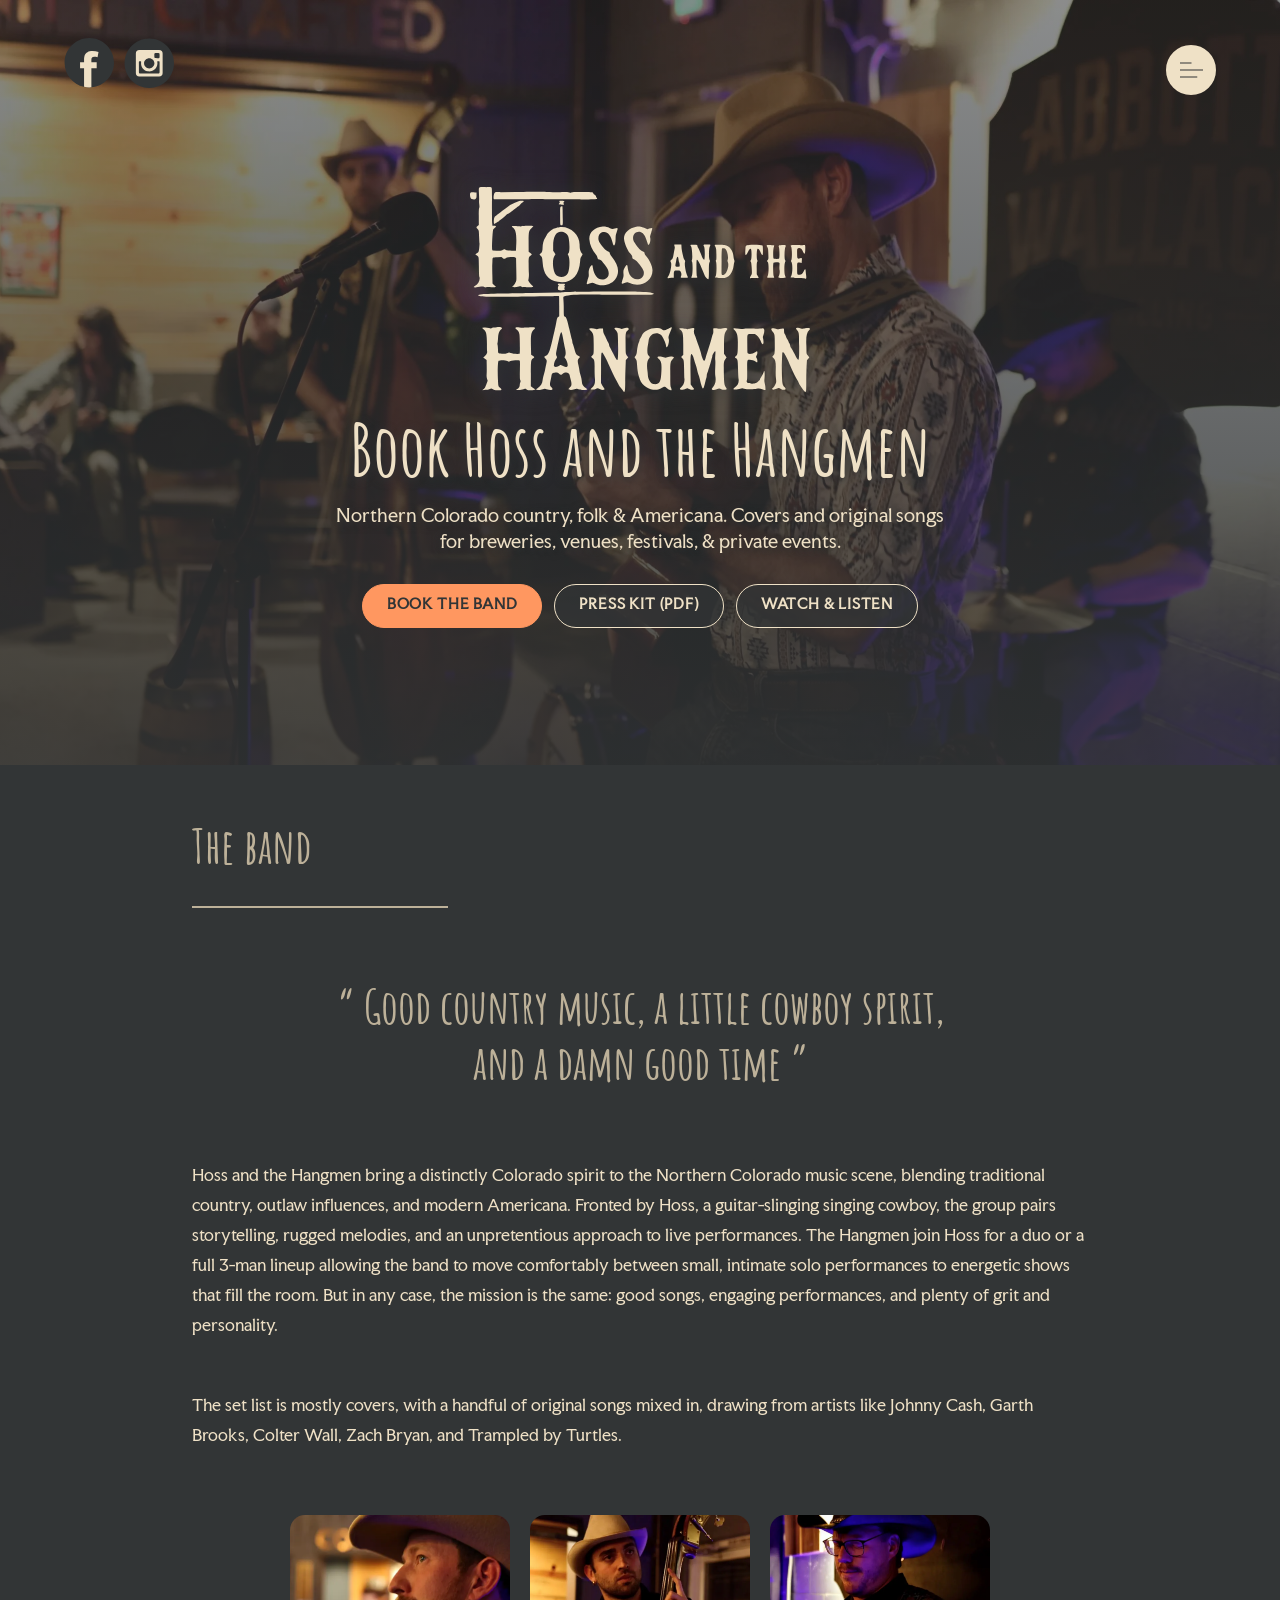
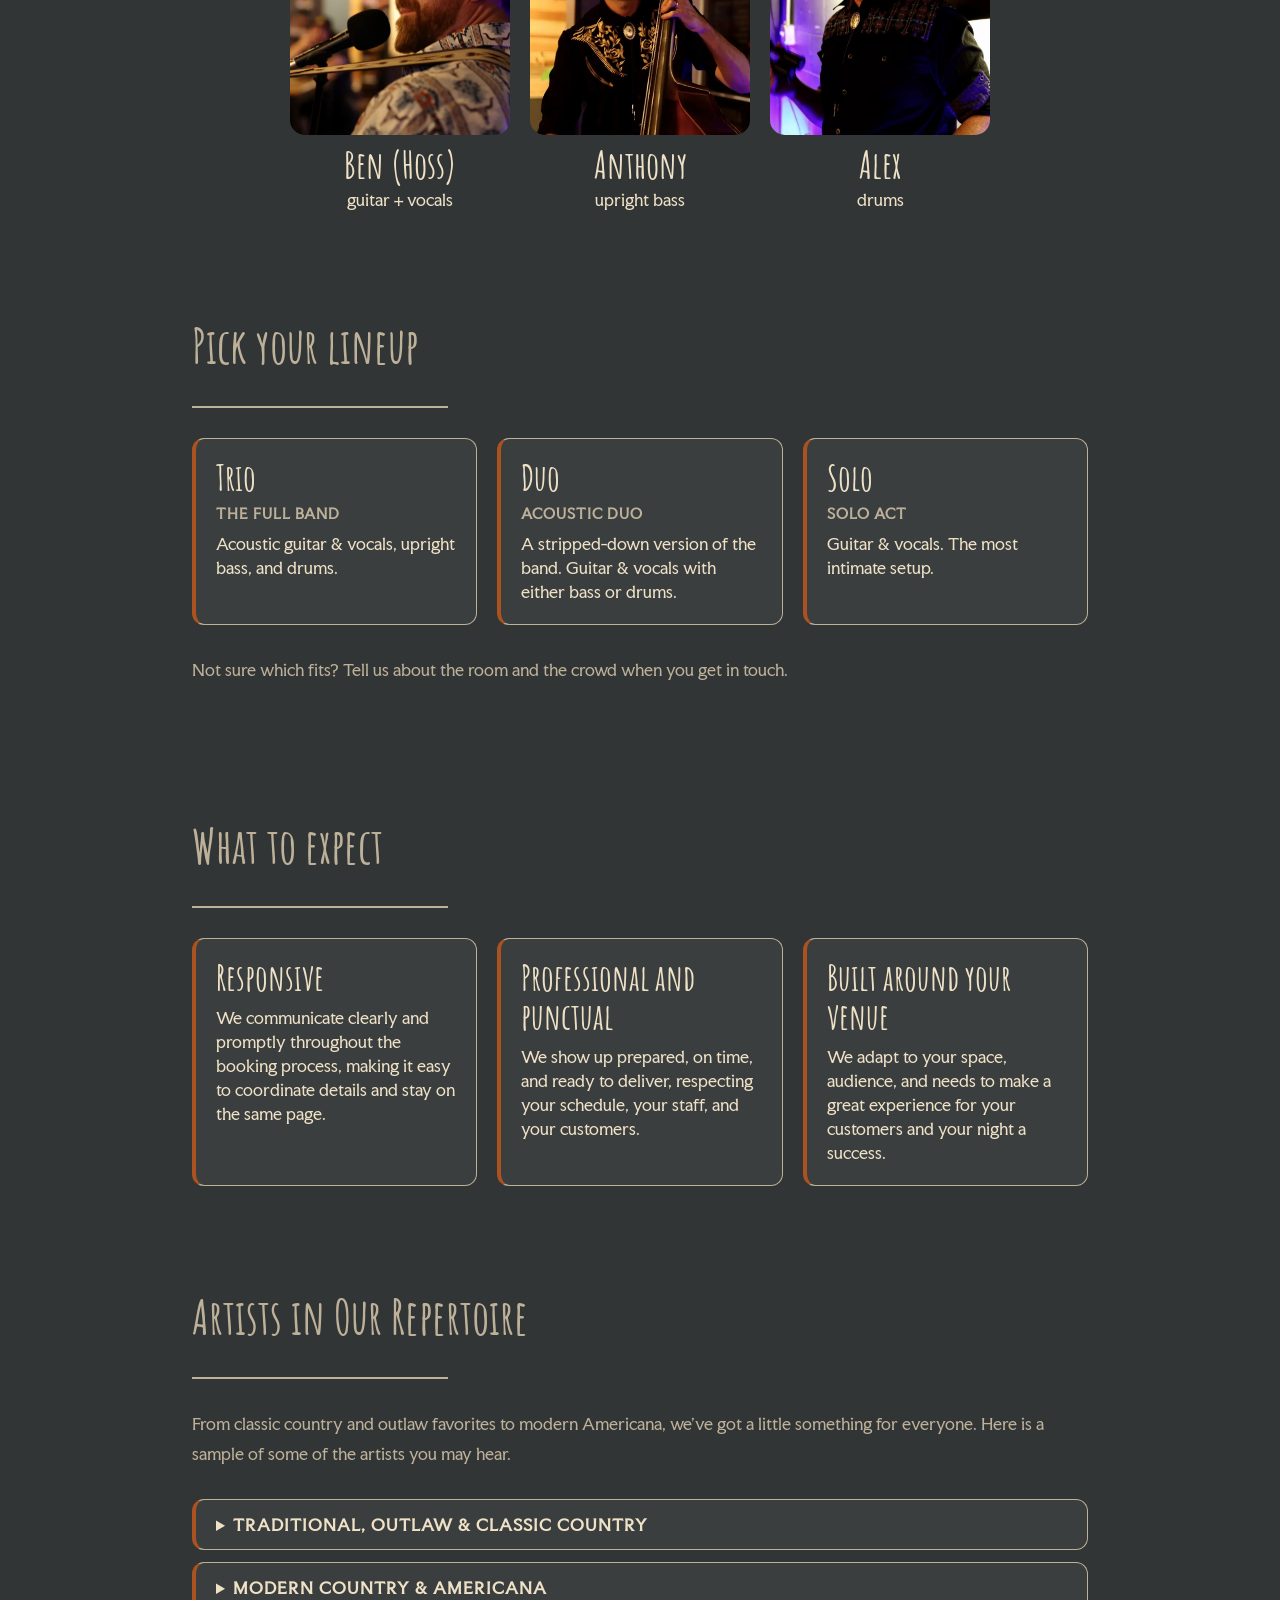
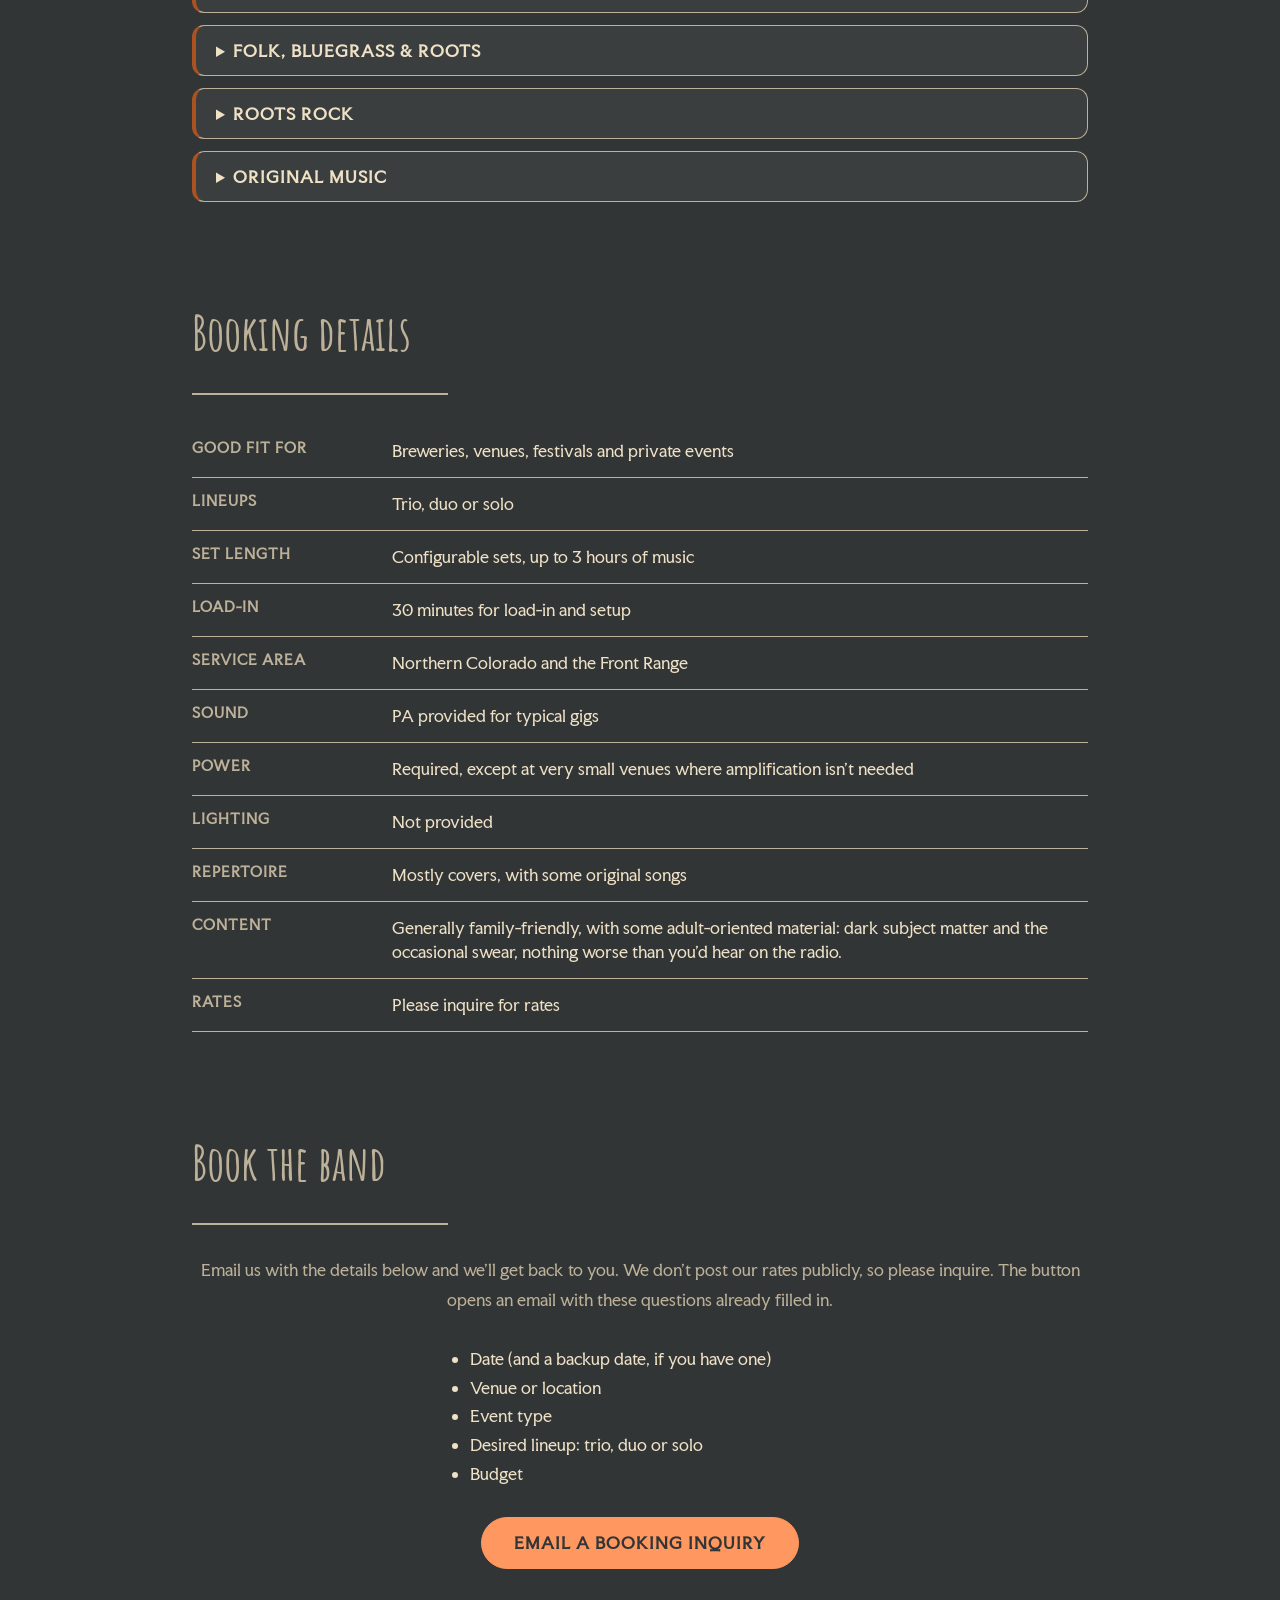
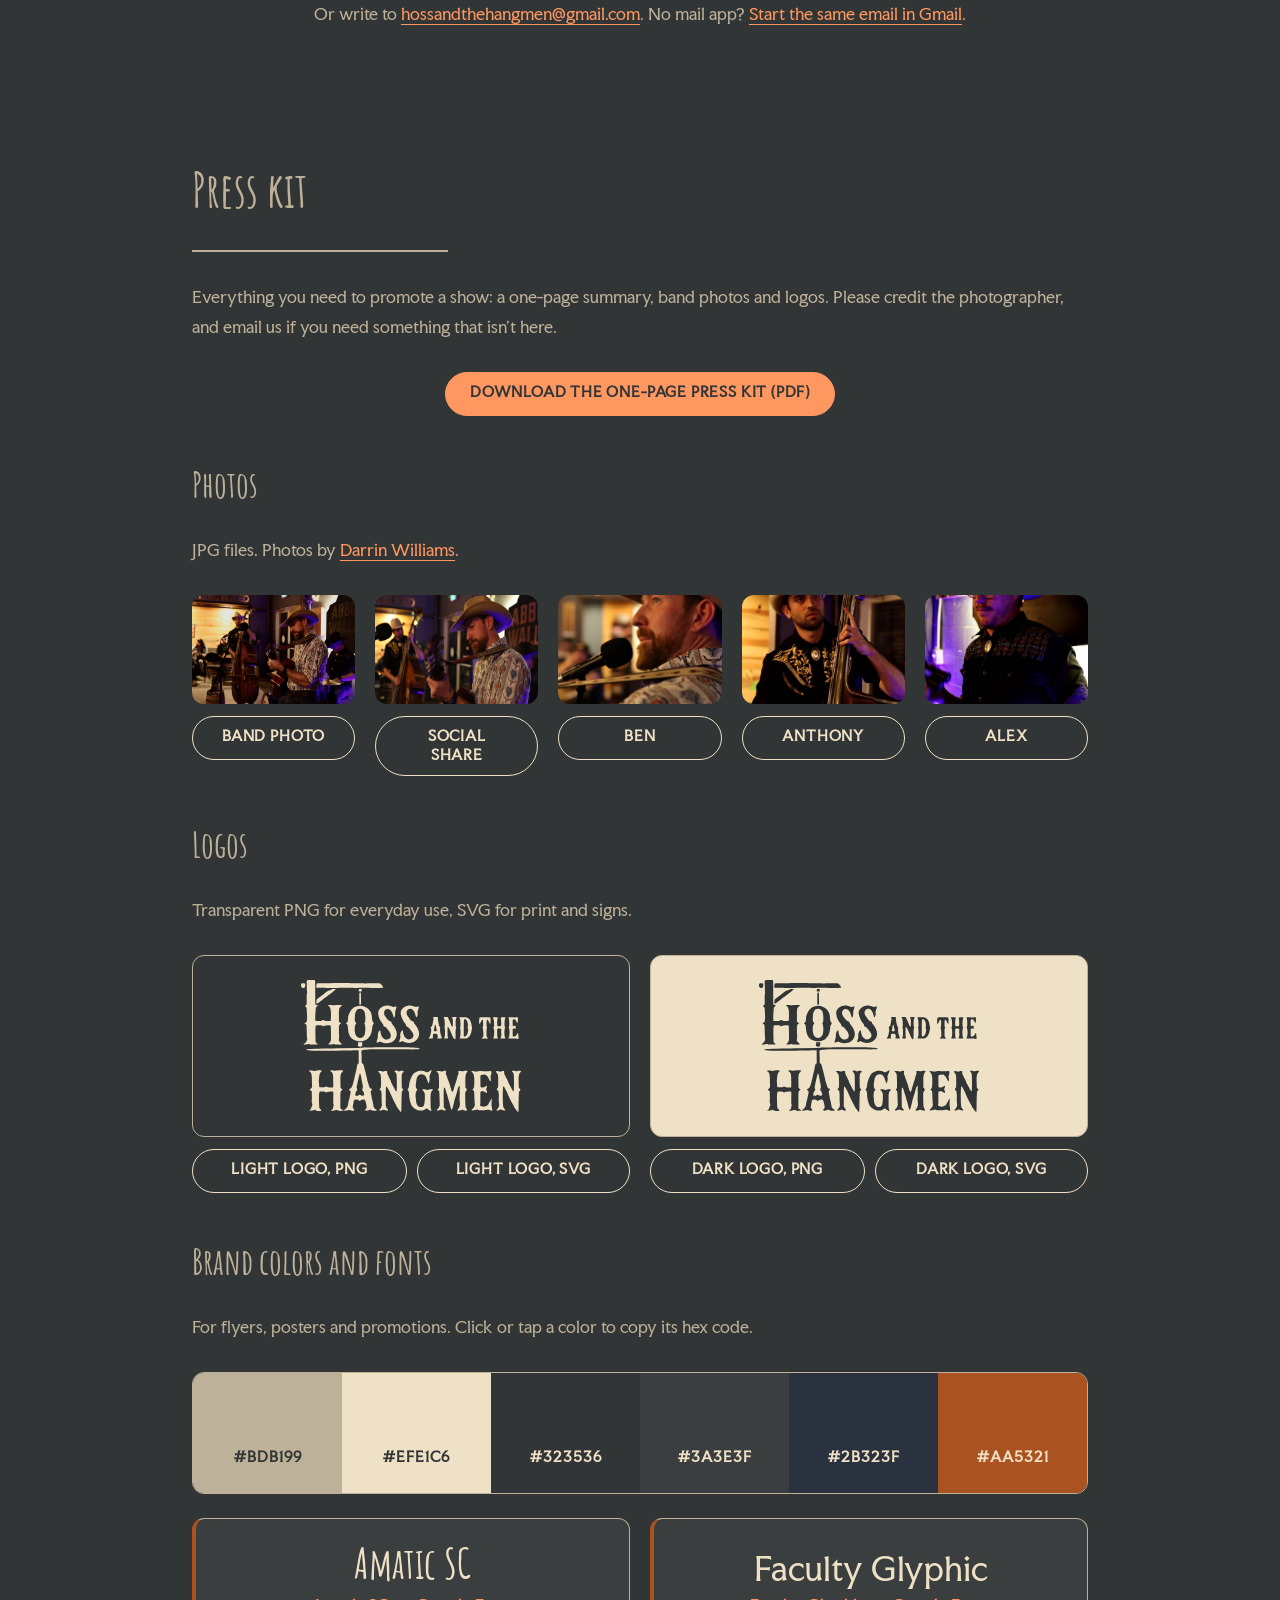
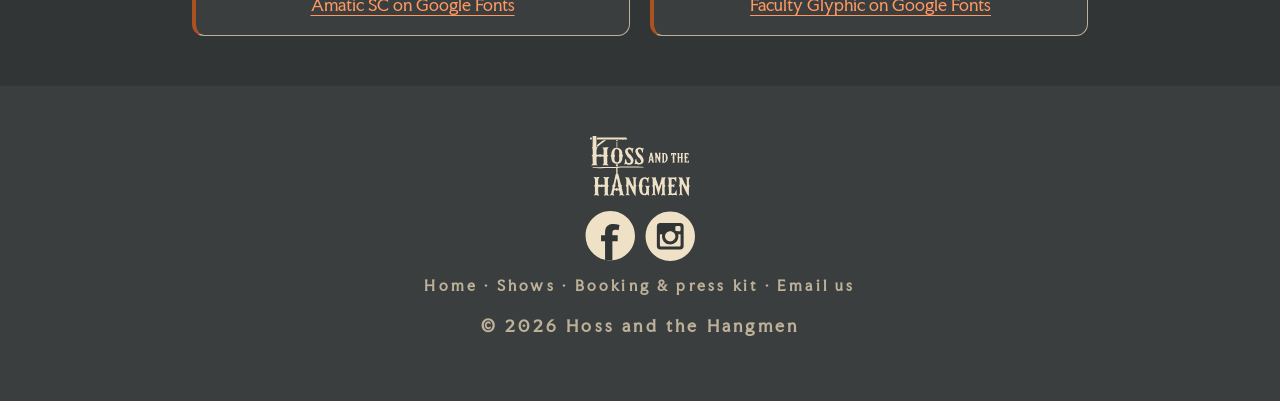
==== commit 2f0361b8: "Unify the styles across pages" ====
--- a/booking/index.html
+++ b/booking/index.html
@@ -139,48 +139,46 @@
 <main id="main-content" tabindex="-1">
 
 	<section class="booking-section" id="about" aria-labelledby="about-heading">
-		<h2 id="about-heading">The band</h2>
-		<div class="separator"></div>
-		<p class="booking-quote">
+		<h2 id="about-heading" class="animatableX">The band</h2>
+		<div class="separator animatableOpacity"></div>
+		<p class="hardLight quote animatableY">
 			&ldquo;&nbsp;Good country music, a little cowboy spirit, and a damn good time&nbsp;&rdquo;
 		</p>
-		<div class="booking-prose">
-			<p>
-				Hoss and the Hangmen bring a distinctly Colorado spirit to the Northern Colorado music scene, blending
-				traditional country, outlaw influences, and modern Americana. Fronted by Hoss, a guitar-slinging singing
-				cowboy, the group pairs storytelling, rugged melodies, and an unpretentious approach to live
-				performances. The Hangmen join Hoss for a duo or a full 3-man lineup allowing the band to move
-				comfortably between small, intimate solo performances to energetic shows that fill the room. But in any
-				case, the mission is the same: good songs, engaging performances, and plenty of grit and personality.
-			</p>
-			<p>
-				The set list is mostly covers, with a handful of original songs mixed in, drawing from artists like
-				Johnny Cash, Garth Brooks, Colter Wall, Zach Bryan, and Trampled by Turtles.
-			</p>
-		</div>
-		<ul class="booking-members">
-			<li>
+		<p class="animatableY">
+			Hoss and the Hangmen bring a distinctly Colorado spirit to the Northern Colorado music scene, blending
+			traditional country, outlaw influences, and modern Americana. Fronted by Hoss, a guitar-slinging singing
+			cowboy, the group pairs storytelling, rugged melodies, and an unpretentious approach to live
+			performances. The Hangmen join Hoss for a duo or a full 3-man lineup allowing the band to move
+			comfortably between small, intimate solo performances to energetic shows that fill the room. But in any
+			case, the mission is the same: good songs, engaging performances, and plenty of grit and personality.
+		</p>
+		<p class="animatableY">
+			The set list is mostly covers, with a handful of original songs mixed in, drawing from artists like
+			Johnny Cash, Garth Brooks, Colter Wall, Zach Bryan, and Trampled by Turtles.
+		</p>
+		<div class="imgContent animatableY">
+			<div class="card">
 				<img src="../img/ben.webp" width="500" height="500" loading="lazy" alt="Closeup photo of Ben playing guitar and singing" />
-				<span class="booking-member-name">Ben (Hoss)</span>
-				<span>guitar + vocals</span>
-			</li>
-			<li>
+				<p>Ben (Hoss)</p>
+				<p>guitar + vocals</p>
+			</div>
+			<div class="card">
 				<img src="../img/anthony.webp" width="500" height="500" loading="lazy" alt="Closeup photo of Anthony playing upright bass" />
-				<span class="booking-member-name">Anthony</span>
-				<span>upright bass</span>
-			</li>
-			<li>
+				<p>Anthony</p>
+				<p>upright bass</p>
+			</div>
+			<div class="card">
 				<img src="../img/alex.webp" width="500" height="500" loading="lazy" alt="Closeup photo of Alex playing drums" />
-				<span class="booking-member-name">Alex</span>
-				<span>drums</span>
-			</li>
-		</ul>
+				<p>Alex</p>
+				<p>drums</p>
+			</div>
+		</div>
 	</section>
 
 	<section class="booking-section" id="lineups" aria-labelledby="lineups-heading">
-		<h2 id="lineups-heading">Pick your lineup</h2>
-		<div class="separator"></div>
-		<ul class="booking-cards">
+		<h2 id="lineups-heading" class="animatableX">Pick your lineup</h2>
+		<div class="separator animatableOpacity"></div>
+		<ul class="booking-cards animatableY">
 			<li class="booking-card">
 				<h3>Trio</h3>
 				<p class="booking-card-lead">The full band</p>
@@ -197,13 +195,13 @@
 				<p>Guitar &amp; vocals. The most intimate setup.</p>
 			</li>
 		</ul>
-		<p class="booking-note">Not sure which fits? Tell us about the room and the crowd when you get in touch.</p>
+		<p class="booking-note animatableY">Not sure which fits? Tell us about the room and the crowd when you get in touch.</p>
 	</section>
 
 	<section class="booking-section" id="expect" aria-labelledby="expect-heading">
-		<h2 id="expect-heading">What to expect</h2>
-		<div class="separator"></div>
-		<ul class="booking-cards">
+		<h2 id="expect-heading" class="animatableX">What to expect</h2>
+		<div class="separator animatableOpacity"></div>
+		<ul class="booking-cards animatableY">
 			<li class="booking-card">
 				<h3>Responsive</h3>
 				<p>We communicate clearly and promptly throughout the booking process, making it easy to coordinate details and stay on the same page.</p>
@@ -220,13 +218,13 @@
 	</section>
 
 	<section class="booking-section" id="repertoire" aria-labelledby="repertoire-heading">
-		<h2 id="repertoire-heading">Artists in Our Repertoire</h2>
-		<div class="separator"></div>
-		<p class="booking-note">
+		<h2 id="repertoire-heading" class="animatableX">Artists in Our Repertoire</h2>
+		<div class="separator animatableOpacity"></div>
+		<p class="booking-note animatableY">
 			From classic country and outlaw favorites to modern Americana, we've got a little something for everyone.
 			Here is a sample of some of the artists you may hear.
 		</p>
-		<div class="booking-repertoire">
+		<div class="booking-repertoire animatableY">
 			<details>
 				<summary>Traditional, Outlaw &amp; Classic Country</summary>
 				<ul>
@@ -274,9 +272,9 @@
 		</div>
 	</section>
 	<section class="booking-section" id="details" aria-labelledby="details-heading">
-		<h2 id="details-heading">Booking details</h2>
-		<div class="separator"></div>
-		<dl class="booking-facts">
+		<h2 id="details-heading" class="animatableX">Booking details</h2>
+		<div class="separator animatableOpacity"></div>
+		<dl class="booking-facts animatableY">
 			<div>
 				<dt>Good fit for</dt>
 				<dd>Breweries, venues, festivals and private events</dd>
@@ -330,35 +328,35 @@
 	<!-- Cards filled in by js/booking.js from data/venue-history.json (built by scripts/generate_venue_history.py).
 		Stays hidden if there are no past shows. Logos: img/venues/<venue-name-slug>.<svg|webp|png|jpg>. -->
 	<section class="booking-section" id="played" aria-labelledby="played-heading" hidden>
-		<h2 id="played-heading">Where we've played</h2>
-		<div class="separator"></div>
-		<p class="booking-note">The venues we've played most, and how many times we've been on their stage.</p>
-		<ul class="booking-venues" id="booking-venues"></ul>
-		<p class="more-link booking-venues-more"><a href="../#past-shows">See all past shows &#10142;</a></p>
+		<h2 id="played-heading" class="animatableX">Where we've played</h2>
+		<div class="separator animatableOpacity"></div>
+		<p class="booking-note animatableY">The venues we've played most, and how many times we've been on their stage.</p>
+		<ul class="booking-venues animatableY" id="booking-venues"></ul>
+		<p class="more-link booking-venues-more animatableY"><a href="../#past-shows">See all past shows &#10142;</a></p>
 	</section>
 
 	<section class="booking-section booking-book" id="book" aria-labelledby="book-heading">
-		<h2 id="book-heading">Book the band</h2>
-		<div class="separator"></div>
-		<p class="booking-note">
+		<h2 id="book-heading" class="animatableX">Book the band</h2>
+		<div class="separator animatableOpacity"></div>
+		<p class="booking-note animatableY">
 			Email us with the details below and we'll get back to you. We don't post our rates publicly, so
 			please inquire. The button opens an email with these questions already filled in.
 		</p>
-		<ul class="booking-checklist">
+		<ul class="booking-checklist animatableY">
 			<li>Date (and a backup date, if you have one)</li>
 			<li>Venue or location</li>
 			<li>Event type</li>
 			<li>Desired lineup: trio, duo or solo</li>
 			<li>Budget</li>
 		</ul>
-		<div class="booking-cta">
+		<div class="booking-cta animatableY">
 			<a
 				class="btn btn-primary btn-large"
 				href="mailto:hossandthehangmen@gmail.com?subject=Booking%20inquiry%20for%20Hoss%20and%20the%20Hangmen&amp;body=Hi%20Hoss%20and%20the%20Hangmen%2C%0D%0A%0D%0AI%27d%20like%20to%20ask%20about%20booking%20the%20band.%0D%0A%0D%0ADate%3A%20%0D%0AVenue%20or%20location%3A%20%0D%0AEvent%20type%3A%20%0D%0ADesired%20lineup%20(trio%2C%20duo%20or%20solo)%3A%20%0D%0ABudget%3A%20%0D%0AAnything%20else%20we%20should%20know%3A%20%0D%0A"
 				>Email a booking inquiry</a
 			>
 		</div>
-		<p class="booking-note">
+		<p class="booking-note animatableY">
 			Or write to
 			<a class="email-link" href="mailto:hossandthehangmen@gmail.com">hossandthehangmen@gmail.com</a>.
 			No mail app?
@@ -373,24 +371,24 @@
 	</section>
 
 	<section class="booking-section" id="press" aria-labelledby="press-heading">
-		<h2 id="press-heading">Press kit</h2>
-		<div class="separator"></div>
-		<p class="booking-note">
+		<h2 id="press-heading" class="animatableX">Press kit</h2>
+		<div class="separator animatableOpacity"></div>
+		<p class="booking-note animatableY">
 			Everything you need to promote a show: a one-page summary, band photos and logos. Please credit the
 			photographer, and email us if you need something that isn't here.
 		</p>
-		<div class="booking-cta">
+		<div class="booking-cta animatableY">
 			<a class="btn btn-primary" href="press/hoss-and-the-hangmen-press-kit.pdf" download>
 				Download the one-page press kit (PDF)
 			</a>
 		</div>
 
-		<h3 class="booking-subheading">Photos</h3>
-		<p class="booking-note">
+		<h3 class="booking-subheading animatableY">Photos</h3>
+		<p class="booking-note animatableY">
 			JPG files. Photos by
 			<a class="email-link" href="https://darrinwilliamsmedia.com" target="_blank" rel="noopener">Darrin Williams</a>.
 		</p>
-		<ul class="booking-assets">
+		<ul class="booking-assets animatableY">
 			<li>
 				<img src="../img/hero-band.webp" width="2970" height="1485" loading="lazy" alt="Hoss and the Hangmen performing live at a Colorado brewery" />
 				<a class="btn" href="press/hoss-and-the-hangmen-band-photo.jpg" download>Band photo</a>
@@ -413,9 +411,9 @@
 			</li>
 		</ul>
 
-		<h3 class="booking-subheading">Logos</h3>
-		<p class="booking-note">Transparent PNG for everyday use, SVG for print and signs.</p>
-		<ul class="booking-assets booking-logos">
+		<h3 class="booking-subheading animatableY">Logos</h3>
+		<p class="booking-note animatableY">Transparent PNG for everyday use, SVG for print and signs.</p>
+		<ul class="booking-assets booking-logos animatableY">
 			<li>
 				<span class="booking-logo-tile booking-logo-on-dark">
 					<img src="../img/hoss_logo_white.svg" width="2442" height="1468" loading="lazy" alt="Hoss and the Hangmen logo, cream lettering for dark backgrounds" />
@@ -435,9 +433,9 @@
 				</span>
 			</li>
 		</ul>
-		<h3 class="booking-subheading">Brand colors and fonts</h3>
-		<p class="booking-note">For flyers, posters and promotions. Click or tap a color to copy its hex code.</p>
-		<ul class="booking-swatches" aria-label="Brand colors">
+		<h3 class="booking-subheading animatableY">Brand colors and fonts</h3>
+		<p class="booking-note animatableY">For flyers, posters and promotions. Click or tap a color to copy its hex code.</p>
+		<ul class="booking-swatches animatableY" aria-label="Brand colors">
 			<li><button type="button" class="booking-swatch booking-swatch-light" style="background-color: #BDB199" data-hex="#BDB199" aria-label="Copy color #BDB199"><span class="booking-swatch-hex">#BDB199</span><span class="booking-swatch-status" aria-live="polite"></span></button></li>
 			<li><button type="button" class="booking-swatch booking-swatch-light" style="background-color: #EFE1C6" data-hex="#EFE1C6" aria-label="Copy color #EFE1C6"><span class="booking-swatch-hex">#EFE1C6</span><span class="booking-swatch-status" aria-live="polite"></span></button></li>
 			<li><button type="button" class="booking-swatch" style="background-color: #323536" data-hex="#323536" aria-label="Copy color #323536"><span class="booking-swatch-hex">#323536</span><span class="booking-swatch-status" aria-live="polite"></span></button></li>
@@ -445,7 +443,7 @@
 			<li><button type="button" class="booking-swatch" style="background-color: #2B323F" data-hex="#2B323F" aria-label="Copy color #2B323F"><span class="booking-swatch-hex">#2B323F</span><span class="booking-swatch-status" aria-live="polite"></span></button></li>
 			<li><button type="button" class="booking-swatch" style="background-color: #AA5321" data-hex="#AA5321" aria-label="Copy color #AA5321"><span class="booking-swatch-hex">#AA5321</span><span class="booking-swatch-status" aria-live="polite"></span></button></li>
 		</ul>
-		<ul class="booking-fonts">
+		<ul class="booking-fonts animatableY">
 			<li>
 				<span class="booking-font-sample booking-font-amatic">Amatic SC</span>
 				<a class="email-link" href="https://fonts.google.com/specimen/Amatic+SC" target="_blank" rel="noopener">Amatic SC on Google Fonts</a>
--- a/css/style.css
+++ b/css/style.css
@@ -227,9 +227,10 @@
 
 /* ------------------------------------------------------------------ sections and hero */
 
+/* Every section on every page uses the same gutters: 15% each side, and never wider than a 1000px column. */
 section {
 	min-height: 80vh;
-	padding: 50px 15% 50px 15%;
+	padding: 50px max(15%, calc((100% - 1000px) / 2)) 50px;
 	background-color: #323536;
 }
 
@@ -331,16 +332,18 @@
 .imgContent {
 	display: flex;
 	flex-wrap: wrap;
-	justify-content: space-around;
+	justify-content: center;
 	align-items: center;
-	margin: auto;
-	width: 80%;
+	gap: 30px 20px;
+	margin: 0 auto;
+	width: 100%;
 }
 
 .imgContent .card {
 	display: flex;
 	flex-direction: column;
 	justify-content: center;
+	flex: 0 1 clamp(120px, 28%, 220px);
 }
 
 .imgContent .card p {
@@ -645,6 +648,16 @@
 	transition: all ease-in-out 1s;
 }
 
+/* Without JavaScript nothing adds .showed, so show the content instead of leaving it invisible. */
+@media (scripting: none) {
+	.animatableY,
+	.animatableX,
+	.animatableOpacity {
+		opacity: 1;
+		transform: none;
+	}
+}
+
 /* ------------------------------------------------------------------ tablets and phones */
 
 @media screen and (max-width: 1024px) {
@@ -674,7 +687,7 @@
 	}
 
 	section {
-		padding: 50px 2% 50px 2%;
+		padding: 50px 5% 50px 5%;
 	}
 
 	.hardLight {
@@ -924,6 +937,12 @@
 	color: #efe1c6;
 }
 
+/* The large email address in the contact section must never be wider than a phone screen. */
+.hardLight .email-link {
+	font-size: min(1em, 5.2vw);
+	overflow-wrap: anywhere;
+}
+
 /* ------------------------------------------------------------------ quote and hero logo */
 
 /* The quote in the band section */
@@ -1284,8 +1303,8 @@
 	text-decoration: underline;
 }
 
-/* The page */
-.booking-page main:focus {
+/* The skip link moves focus to <main>; no outline needed on the container itself. */
+main:focus {
 	outline: none;
 }
 
@@ -1301,8 +1320,11 @@
 		url("../img/hero-band.webp") 60% center / cover no-repeat;
 }
 
+/* Fades in the way the home page hero does (same keyframes and easing). */
 .booking-hero-inner {
 	width: min(720px, 100%);
+	animation: opacity 1.5s cubic-bezier(0.17, 0.67, 0.14, 0.97) both;
+	animation-delay: 0.3s;
 }
 
 .booking-hero-logo {
@@ -1357,19 +1379,13 @@
 	background-color: #AA5321;
 }
 
+/* Gutters, headings and separators come from the shared section rules; only the min-height differs. */
 .booking-section {
-	width: min(960px, 100%);
 	min-height: 0;
-	margin: 0 auto;
-	padding: 60px 5%;
 }
 
 .booking-section[hidden] {
 	display: none;
-}
-
-.booking-section p {
-	margin: 16px 0;
 }
 
 .booking-section h3 {
@@ -1380,62 +1396,13 @@
 	color: #efe1c6;
 }
 
-p.booking-quote {
-	margin: 20px 0 30px;
-	font-family: "Amatic SC", cursive;
-	font-size: clamp(1.9rem, 5vw, 2.8rem);
-	font-weight: 700;
-	line-height: 1.2;
-	text-align: center;
-	color: #BDB199;
-}
-
-.booking-prose {
-	max-width: 42em;
-	margin: 0 auto;
-}
-
 .booking-note {
+	margin: 30px 0;
 	color: #BDB199;
 }
 
 .booking-note .email-link {
 	word-break: break-word;
-}
-
-.booking-members {
-	display: flex;
-	flex-wrap: wrap;
-	justify-content: center;
-	gap: 24px;
-	margin: 40px 0 0;
-	padding: 0;
-	list-style: none;
-}
-
-.booking-members li {
-	display: flex;
-	flex-direction: column;
-	align-items: center;
-	width: 180px;
-	text-align: center;
-	color: #BDB199;
-}
-
-.booking-members img {
-	display: block;
-	width: 100%;
-	height: auto;
-	margin-bottom: 10px;
-	border-radius: 15px;
-}
-
-.booking-member-name {
-	font-family: "Amatic SC", cursive;
-	font-size: 2rem;
-	font-weight: 700;
-	line-height: 1.1;
-	color: #efe1c6;
 }
 
 .booking-cards {
@@ -1585,8 +1552,7 @@
 .booking-repertoire {
 	display: grid;
 	gap: 12px;
-	max-width: 42em;
-	margin: 30px auto 0;
+	margin: 30px 0 0;
 }
 .booking-repertoire details {
 	border: 1px solid #BDB199;
@@ -1624,13 +1590,10 @@
 	line-height: 1.8;
 }
 
-.booking-book {
-	text-align: center;
-}
-
-.booking-book .separator {
-	margin-left: auto;
-	margin-right: auto;
+/* Like the home page's contact section: left-aligned heading, centered content under it. */
+.booking-book > p,
+.booking-book > .booking-cta {
+	text-align: center;
 }
 
 .booking-book .booking-checklist {
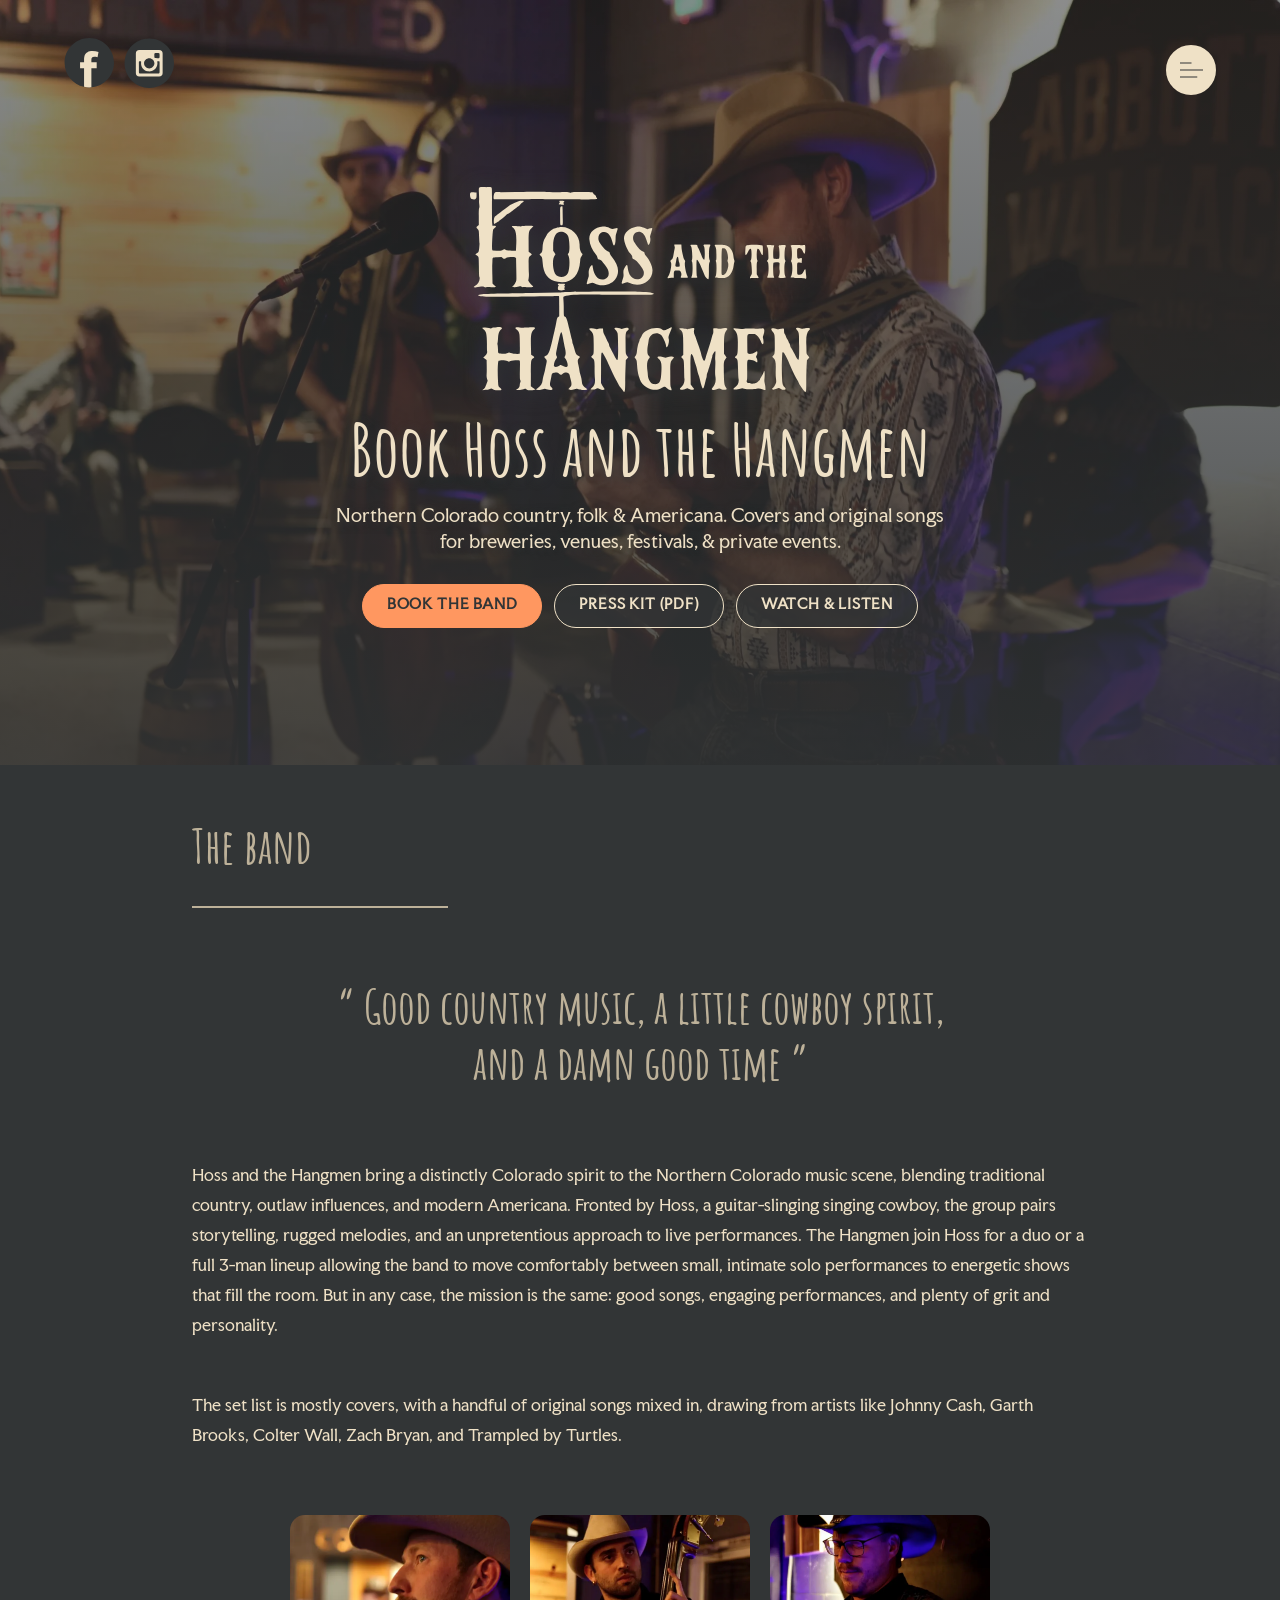
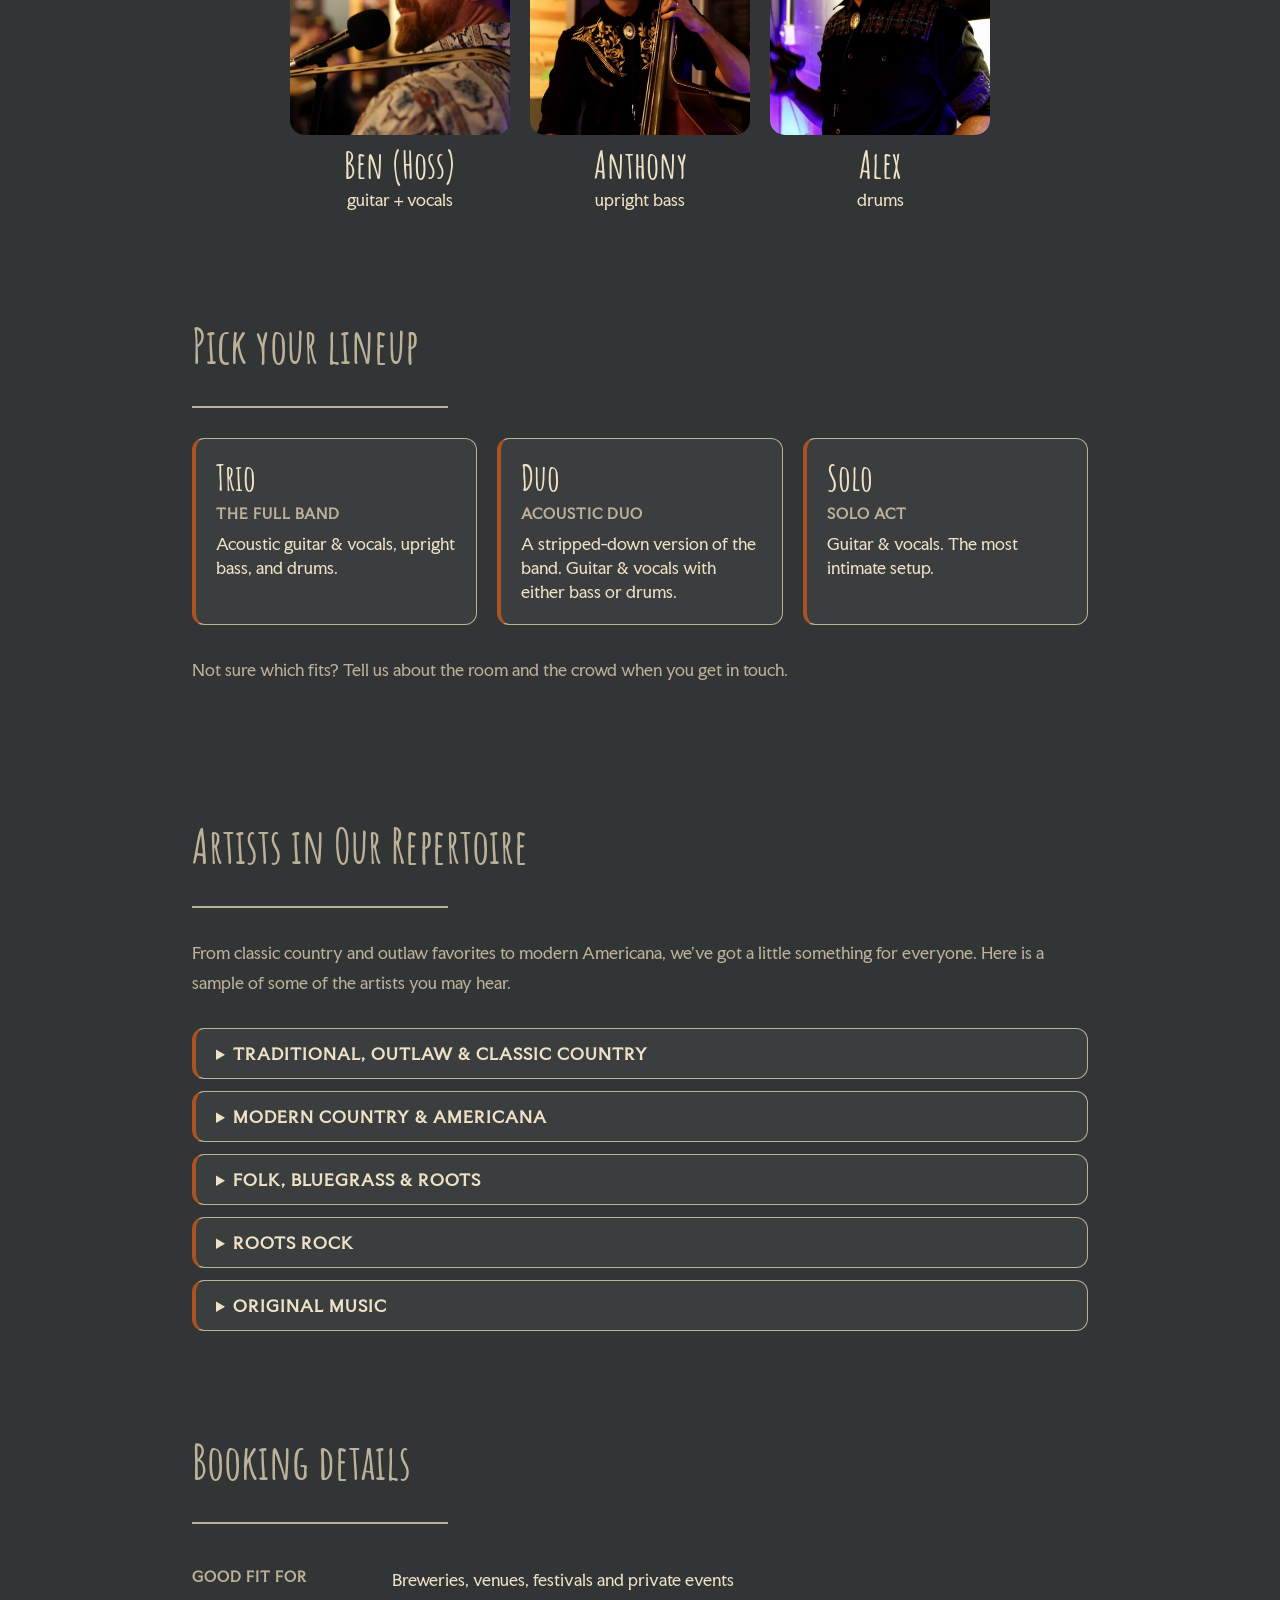
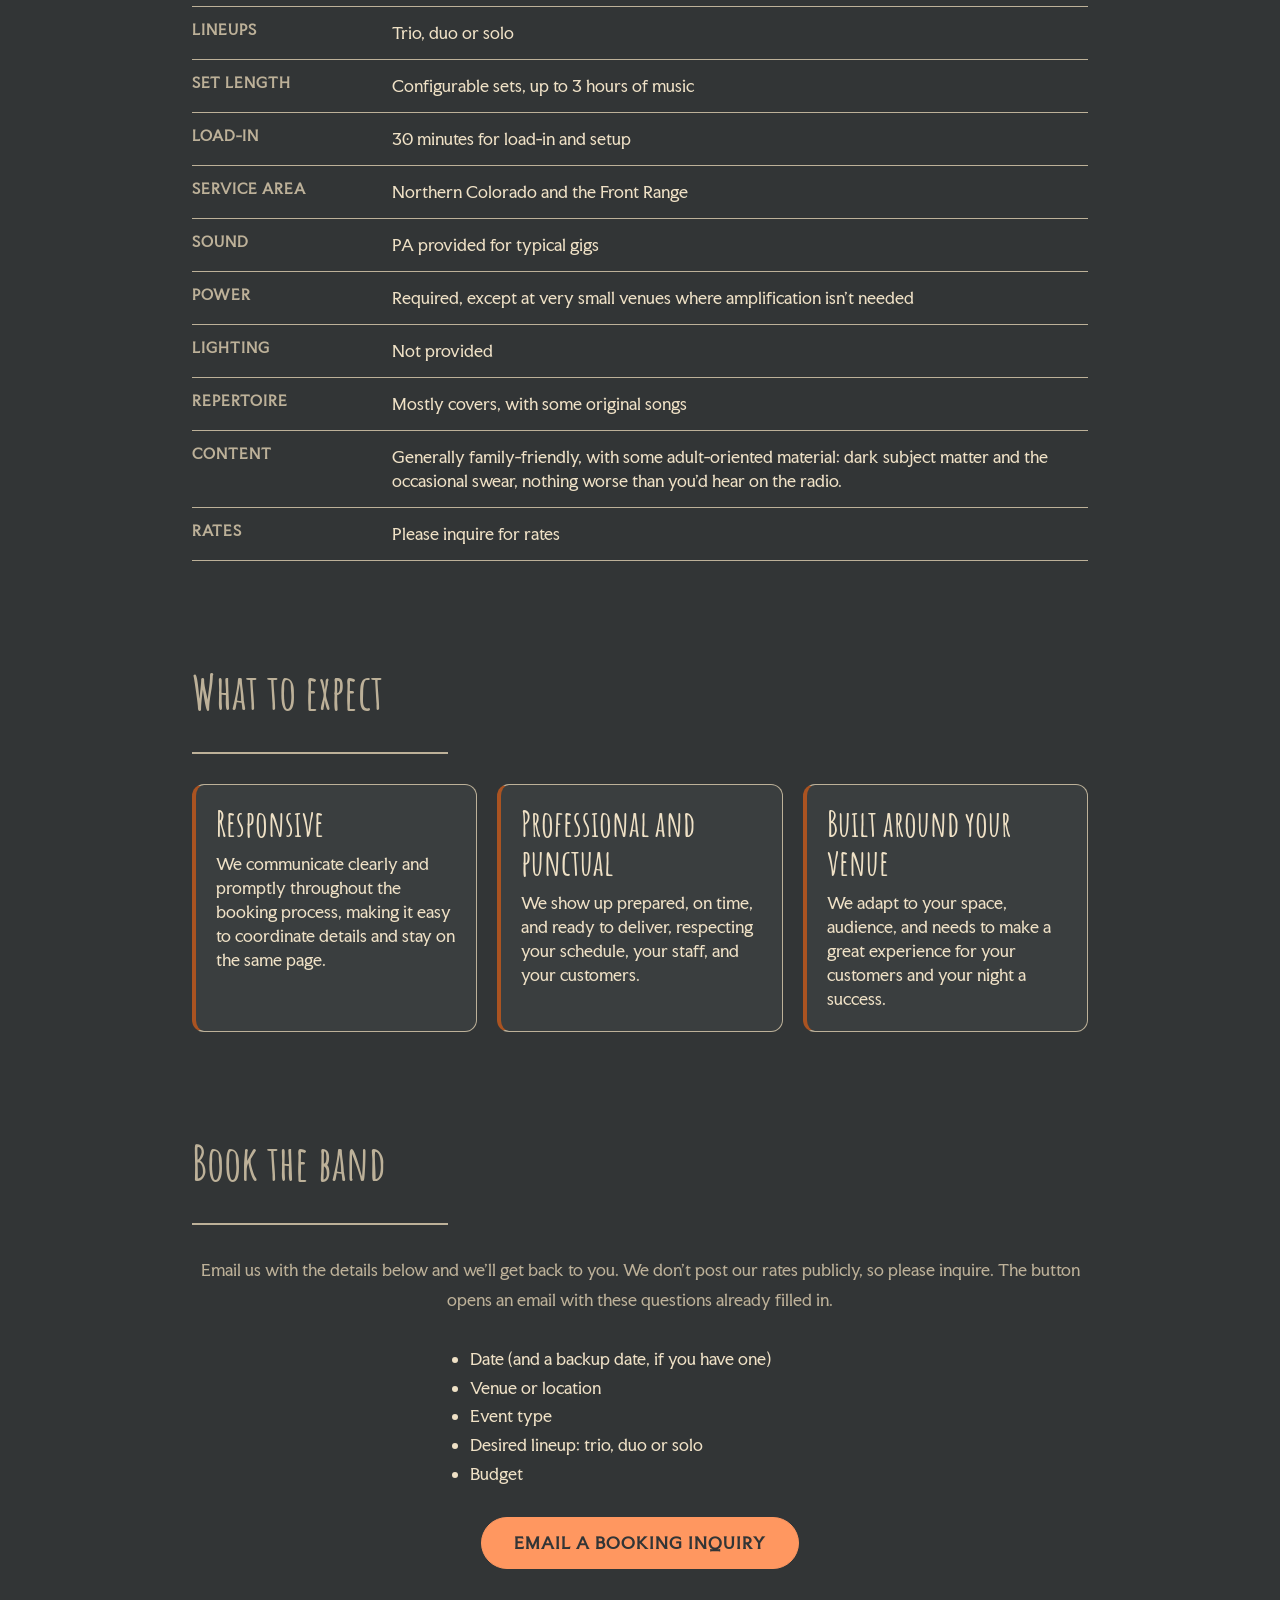
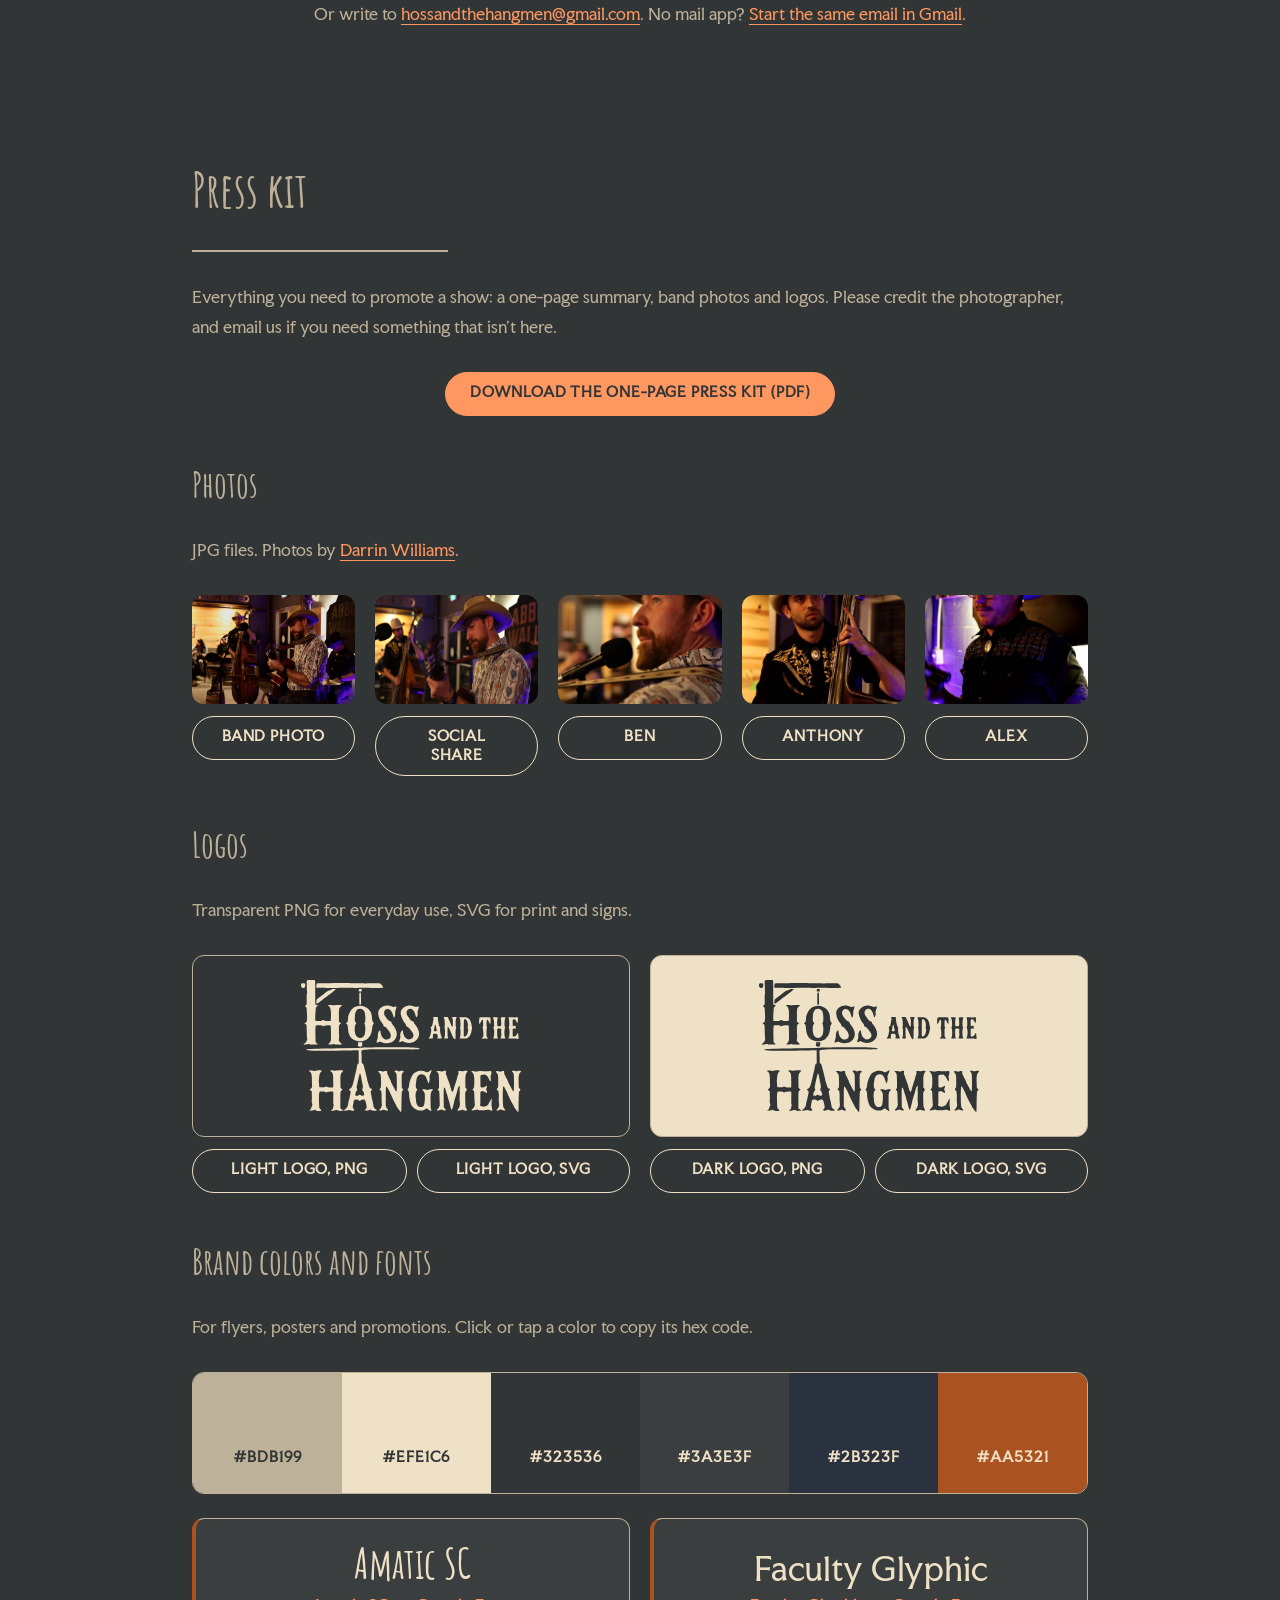
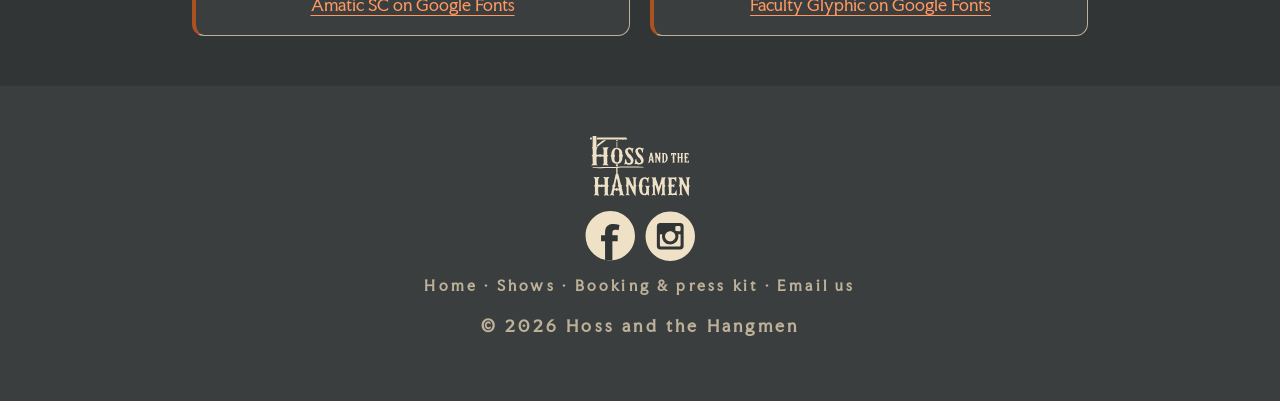
==== commit c534edf8: "Make menue more functional" ====
--- a/booking/index.html
+++ b/booking/index.html
@@ -99,23 +99,29 @@
 		</button>
 
 		<div id="menu-items" inert>
-			<a class="ss-menu ss-menu1" href="../#top">
-				<img src="../img/menu-home.svg" alt="Home" />
-			</a>
-			<a class="ss-menu ss-menu2" href="../#band">
-				<img src="../img/menu-band.svg" alt="The band" />
-			</a>
-			<a class="ss-menu ss-menu3" href="../#shows">
-				<img src="../img/menu-stage.svg" alt="Shows" />
-			</a>
-			<a class="ss-menu ss-menu4" href="../#music">
-				<img src="../img/menu-video.svg" alt="Videos" />
-			</a>
-			<a class="ss-menu ss-menu5" href="#top" aria-current="page">
-				<img src="../img/menu-book.svg" alt="Booking and press kit" />
-			</a>
-			<a class="ss-menu ss-menu6" href="../#contact">
-				<img src="../img/menu-email.svg" alt="Contact" />
+			<a class="ss-menu ss-page" href="../">
+				<span class="ss-label">Home</span>
+				<span class="ss-icon"><img src="../img/menu-home.svg" alt="" /></span>
+			</a>
+			<a class="ss-menu ss-page" href="#top" aria-current="page">
+				<span class="ss-label">Booking</span>
+				<span class="ss-icon"><img src="../img/menu-book.svg" alt="" /></span>
+			</a>
+			<a class="ss-menu ss-section" href="#lineups">
+				<span class="ss-label">Lineups</span>
+				<span class="ss-icon"><img src="../img/menu-lineups.svg" alt="" /></span>
+			</a>
+			<a class="ss-menu ss-section" href="#details">
+				<span class="ss-label">Details</span>
+				<span class="ss-icon"><img src="../img/menu-details.svg" alt="" /></span>
+			</a>
+			<a class="ss-menu ss-section" href="#book">
+				<span class="ss-label">Book</span>
+				<span class="ss-icon"><img src="../img/menu-calendar.svg" alt="" /></span>
+			</a>
+			<a class="ss-menu ss-section" href="#press">
+				<span class="ss-label">Press kit</span>
+				<span class="ss-icon"><img src="../img/menu-press.svg" alt="" /></span>
 			</a>
 		</div>
 	</nav>
@@ -196,25 +202,6 @@
 			</li>
 		</ul>
 		<p class="booking-note animatableY">Not sure which fits? Tell us about the room and the crowd when you get in touch.</p>
-	</section>
-
-	<section class="booking-section" id="expect" aria-labelledby="expect-heading">
-		<h2 id="expect-heading" class="animatableX">What to expect</h2>
-		<div class="separator animatableOpacity"></div>
-		<ul class="booking-cards animatableY">
-			<li class="booking-card">
-				<h3>Responsive</h3>
-				<p>We communicate clearly and promptly throughout the booking process, making it easy to coordinate details and stay on the same page.</p>
-			</li>
-			<li class="booking-card">
-				<h3>Professional and punctual</h3>
-				<p>We show up prepared, on time, and ready to deliver, respecting your schedule, your staff, and your customers.</p>
-			</li>
-			<li class="booking-card">
-				<h3>Built around your venue</h3>
-				<p>We adapt to your space, audience, and needs to make a great experience for your customers and your night a success.</p>
-			</li>
-		</ul>
 	</section>
 
 	<section class="booking-section" id="repertoire" aria-labelledby="repertoire-heading">
@@ -271,6 +258,15 @@
 			</details>
 		</div>
 	</section>
+
+	<section class="booking-section" id="played" aria-labelledby="played-heading" hidden>
+		<h2 id="played-heading" class="animatableX">Where we've played</h2>
+		<div class="separator animatableOpacity"></div>
+		<p class="booking-note animatableY">The venues we've played most, and how many times we've been on their stage.</p>
+		<ul class="booking-venues animatableY" id="booking-venues"></ul>
+		<p class="more-link booking-venues-more animatableY"><a href="../#past-shows">See all past shows &#10142;</a></p>
+	</section>
+
 	<section class="booking-section" id="details" aria-labelledby="details-heading">
 		<h2 id="details-heading" class="animatableX">Booking details</h2>
 		<div class="separator animatableOpacity"></div>
@@ -325,14 +321,23 @@
 		</dl>
 	</section>
 
-	<!-- Cards filled in by js/booking.js from data/venue-history.json (built by scripts/generate_venue_history.py).
-		Stays hidden if there are no past shows. Logos: img/venues/<venue-name-slug>.<svg|webp|png|jpg>. -->
-	<section class="booking-section" id="played" aria-labelledby="played-heading" hidden>
-		<h2 id="played-heading" class="animatableX">Where we've played</h2>
-		<div class="separator animatableOpacity"></div>
-		<p class="booking-note animatableY">The venues we've played most, and how many times we've been on their stage.</p>
-		<ul class="booking-venues animatableY" id="booking-venues"></ul>
-		<p class="more-link booking-venues-more animatableY"><a href="../#past-shows">See all past shows &#10142;</a></p>
+	<section class="booking-section" id="expect" aria-labelledby="expect-heading">
+		<h2 id="expect-heading" class="animatableX">What to expect</h2>
+		<div class="separator animatableOpacity"></div>
+		<ul class="booking-cards animatableY">
+			<li class="booking-card">
+				<h3>Responsive</h3>
+				<p>We communicate clearly and promptly throughout the booking process, making it easy to coordinate details and stay on the same page.</p>
+			</li>
+			<li class="booking-card">
+				<h3>Professional and punctual</h3>
+				<p>We show up prepared, on time, and ready to deliver, respecting your schedule, your staff, and your customers.</p>
+			</li>
+			<li class="booking-card">
+				<h3>Built around your venue</h3>
+				<p>We adapt to your space, audience, and needs to make a great experience for your customers and your night a success.</p>
+			</li>
+		</ul>
 	</section>
 
 	<section class="booking-section booking-book" id="book" aria-labelledby="book-heading">
--- a/css/style.css
+++ b/css/style.css
@@ -131,42 +131,133 @@
 	transform: scaleX(1);
 }
 
-/* The five section links. They sit behind the menu button until opened. */
+/* The menu links, in a panel under the menu button. js/mainFunctions.js adds .open to the panel.
+   Two kinds of link: .ss-page (larger circle; Home and Booking, on every page) and .ss-section
+   (smaller circle; the sections of the page you are on). Each link is a circle with a pill that
+   sticks out of its left side and holds the title. The panel scrolls if the screen is too short. */
+#menu-items {
+	position: fixed;
+	top: calc(5% + 50px);
+	right: calc(5% - 15px);
+	max-height: calc(100vh - 5% - 50px);
+	max-height: calc(100dvh - 5% - 50px);
+	display: flex;
+	flex-direction: column;
+	align-items: flex-end;
+	gap: 12px;
+	padding: 12px 15px;
+	overflow-x: hidden;
+	overflow-y: auto;
+	scrollbar-width: none;
+	pointer-events: none;
+	z-index: 2;
+}
+
+#menu-items.open {
+	pointer-events: auto;
+}
+
 .ss-menu {
-	position: fixed;
+	--size: 50px;
+	flex: none;
+	display: flex;
+	align-items: center;
+	border-radius: 999px;
+	opacity: 0;
+	transform: translateY(-24px);
+	transition: opacity ease-in-out 250ms, transform ease-in-out 250ms;
+}
+
+/* Larger circle, shifted so that its center lines up with the smaller circles and the menu button. */
+.ss-page {
+	--size: 64px;
+	margin-right: -7px;
+}
+
+.ss-page + .ss-section {
+	margin-top: 8px;
+}
+
+.ss-icon {
+	position: relative;
+	z-index: 1;
 	display: flex;
 	justify-content: center;
 	align-items: center;
-	top: 5%;
-	right: 5%;
-	width: 50px;
-	height: 50px;
+	flex: none;
+	width: var(--size);
+	height: var(--size);
 	background-color: #323536;
 	border: solid 2px #BDB199;
 	border-radius: 50%;
-	cursor: pointer;
-	transition: all ease-in-out 100ms;
-	opacity: 0;
-	z-index: -1;
-}
-
-.ss-menu img {
-	position: absolute;
-	top: 50%;
-	left: 50%;
-	transform: translate(-50%, -50%);
+	transition: background-color ease-in-out 100ms;
+}
+
+.ss-icon img {
 	width: 20px;
 	height: 20px;
-	transition: all ease-in-out 100ms;
-}
-
-.ss-menu:hover img {
-	transform: translate(-50%, -50%) scale(1.2);
-}
-
-.ss-menu:hover {
+	transition: transform ease-in-out 100ms;
+}
+
+.ss-page .ss-icon img {
+	width: 28px;
+	height: 28px;
+}
+
+/* The pill slides under the circle, so only its left end shows. */
+.ss-label {
+	display: flex;
+	align-items: center;
+	height: calc(var(--size) * 0.64);
+	margin-right: calc(var(--size) / -2);
+	padding: 0 calc(var(--size) / 2 + 8px) 0 18px;
+	background-color: #323536;
+	border: solid 2px #BDB199;
+	border-radius: 999px;
+	color: #efe1c6;
+	font-size: 0.95rem;
+	line-height: 1;
+	white-space: nowrap;
+	transition: background-color ease-in-out 100ms;
+}
+
+.ss-menu:hover .ss-icon,
+.ss-menu:hover .ss-label,
+.ss-menu[aria-current="page"] .ss-icon,
+.ss-menu[aria-current="page"] .ss-label {
 	background-color: #AA5321;
-	transition: all ease-in-out 100ms;
+}
+
+.ss-menu[aria-current="page"] .ss-icon,
+.ss-menu[aria-current="page"] .ss-label {
+	border-color: #efe1c6;
+}
+
+.ss-menu:hover .ss-icon img {
+	transform: scale(1.2);
+}
+
+/* Menu open: the links slide down into place one after another */
+#menu-items.open .ss-menu {
+	opacity: 1;
+	transform: none;
+}
+
+#menu-items.open .ss-menu:nth-child(1) { transition-delay: 25ms; }
+#menu-items.open .ss-menu:nth-child(2) { transition-delay: 50ms; }
+#menu-items.open .ss-menu:nth-child(3) { transition-delay: 75ms; }
+#menu-items.open .ss-menu:nth-child(4) { transition-delay: 100ms; }
+#menu-items.open .ss-menu:nth-child(5) { transition-delay: 125ms; }
+#menu-items.open .ss-menu:nth-child(n+6) { transition-delay: 150ms; }
+
+@media (prefers-reduced-motion: reduce) {
+	.ss-menu {
+		transform: none;
+		transition: opacity linear 100ms;
+	}
+	#menu-items.open .ss-menu {
+		transition-delay: 0ms;
+	}
 }
 
 /* Menu open: the three lines collapse into one */
@@ -191,38 +282,6 @@
 	transform: scaleX(1);
 	transition: all ease-in-out 250ms;
 	transition-delay: 25ms;
-}
-
-/* Menu open: the section links slide down one after another (classes added by js/mainFunctions.js) */
-.visible1, .visible2, .visible3, .visible4, .visible5 {
-	opacity: 1;
-	transition: all ease-in-out 250ms;
-	z-index: 1;
-}
-
-.visible1 {
-	transform: translateY(75px);
-	transition-delay: 25ms;
-}
-
-.visible2 {
-	transform: translateY(150px);
-	transition-delay: 50ms;
-}
-
-.visible3 {
-	transform: translateY(225px);
-	transition-delay: 100ms;
-}
-
-.visible4 {
-	transform: translateY(300px);
-	transition-delay: 125ms;
-}
-
-.visible5 {
-	transform: translateY(375px);
-	transition-delay: 150ms;
 }
 
 /* ------------------------------------------------------------------ sections and hero */
@@ -1193,16 +1252,7 @@
 	margin-top: 10px;
 }
 
-/* ------------------------------------------------------------------ booking page, hero buttons and menu item 6 */
-
-/* The sixth menu link (Book) slides into place after the other five. */
-.visible6 {
-	opacity: 1;
-	transition: all ease-in-out 250ms;
-	z-index: 1;
-	transform: translateY(450px);
-	transition-delay: 175ms;
-}
+/* ------------------------------------------------------------------ booking page and hero buttons */
 
 /* Pill buttons, built from the show action links. Used on the booking page and the home hero. */
 .btn {
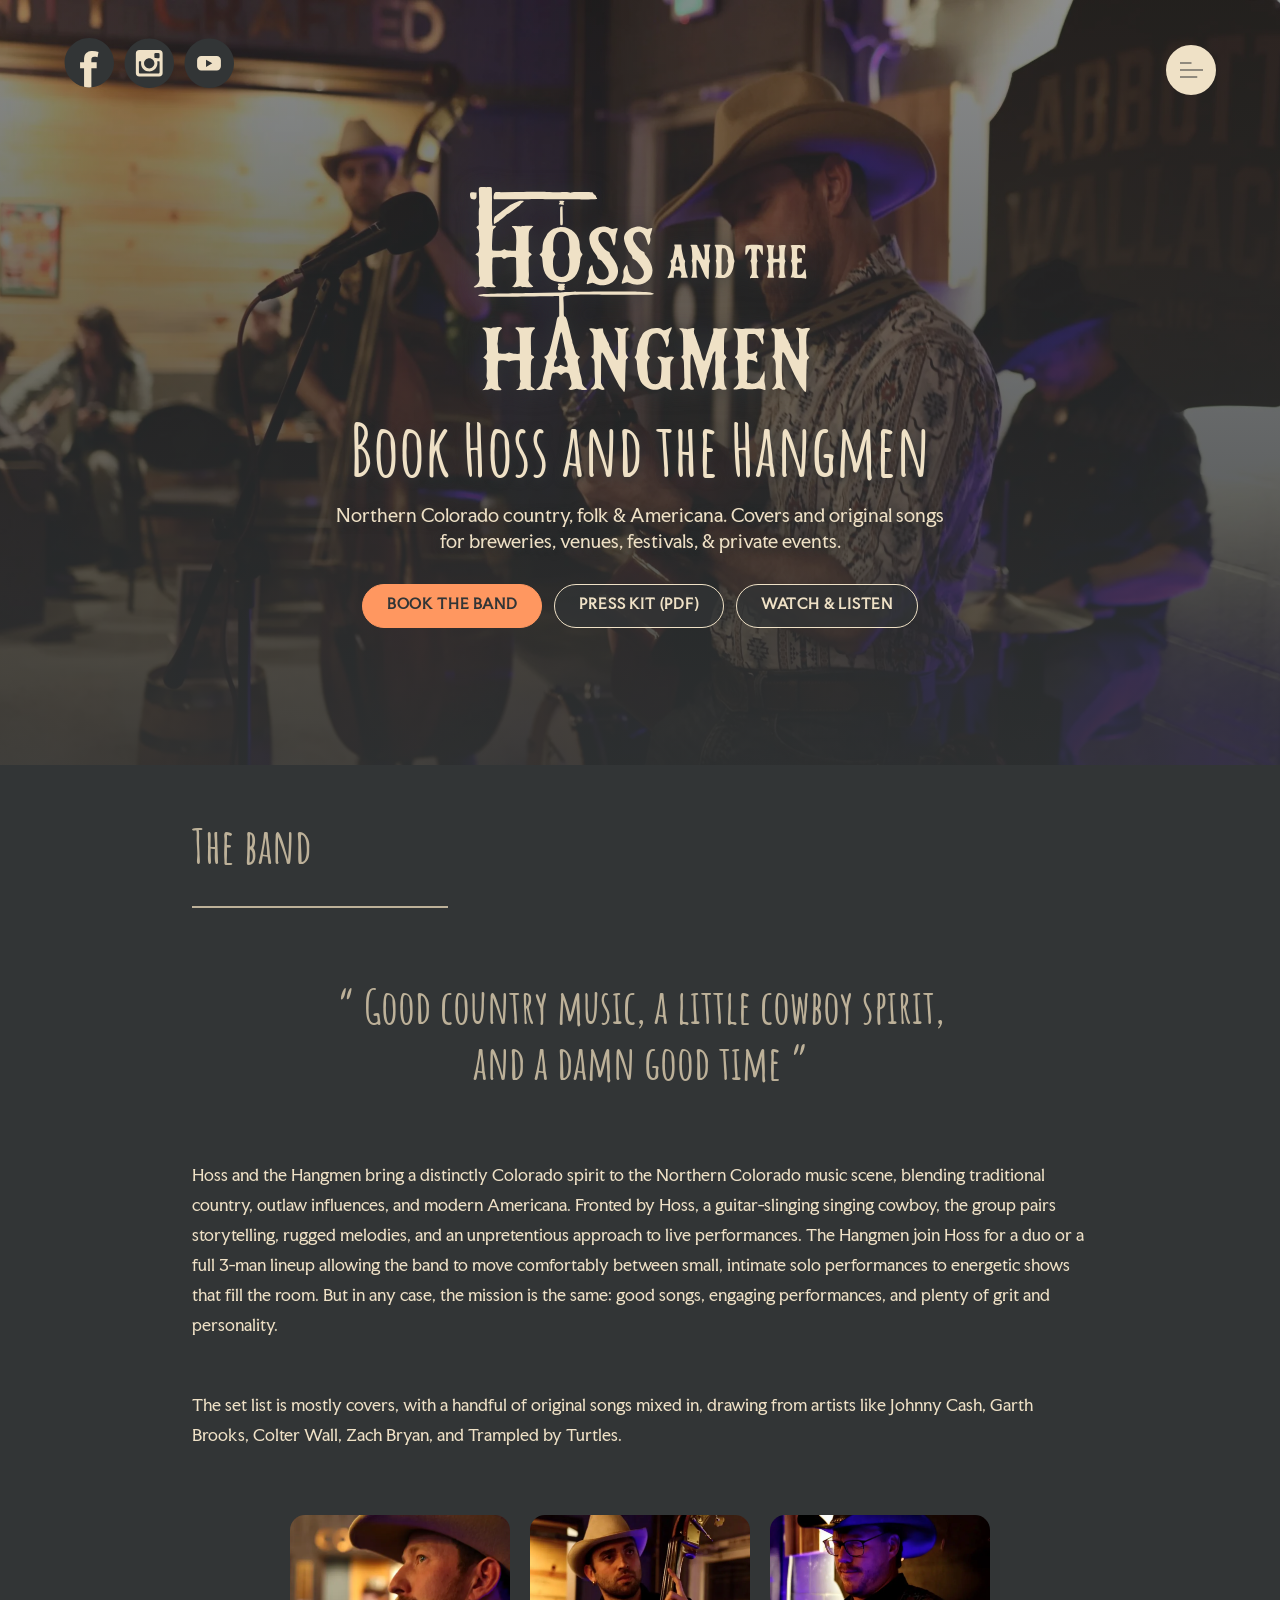
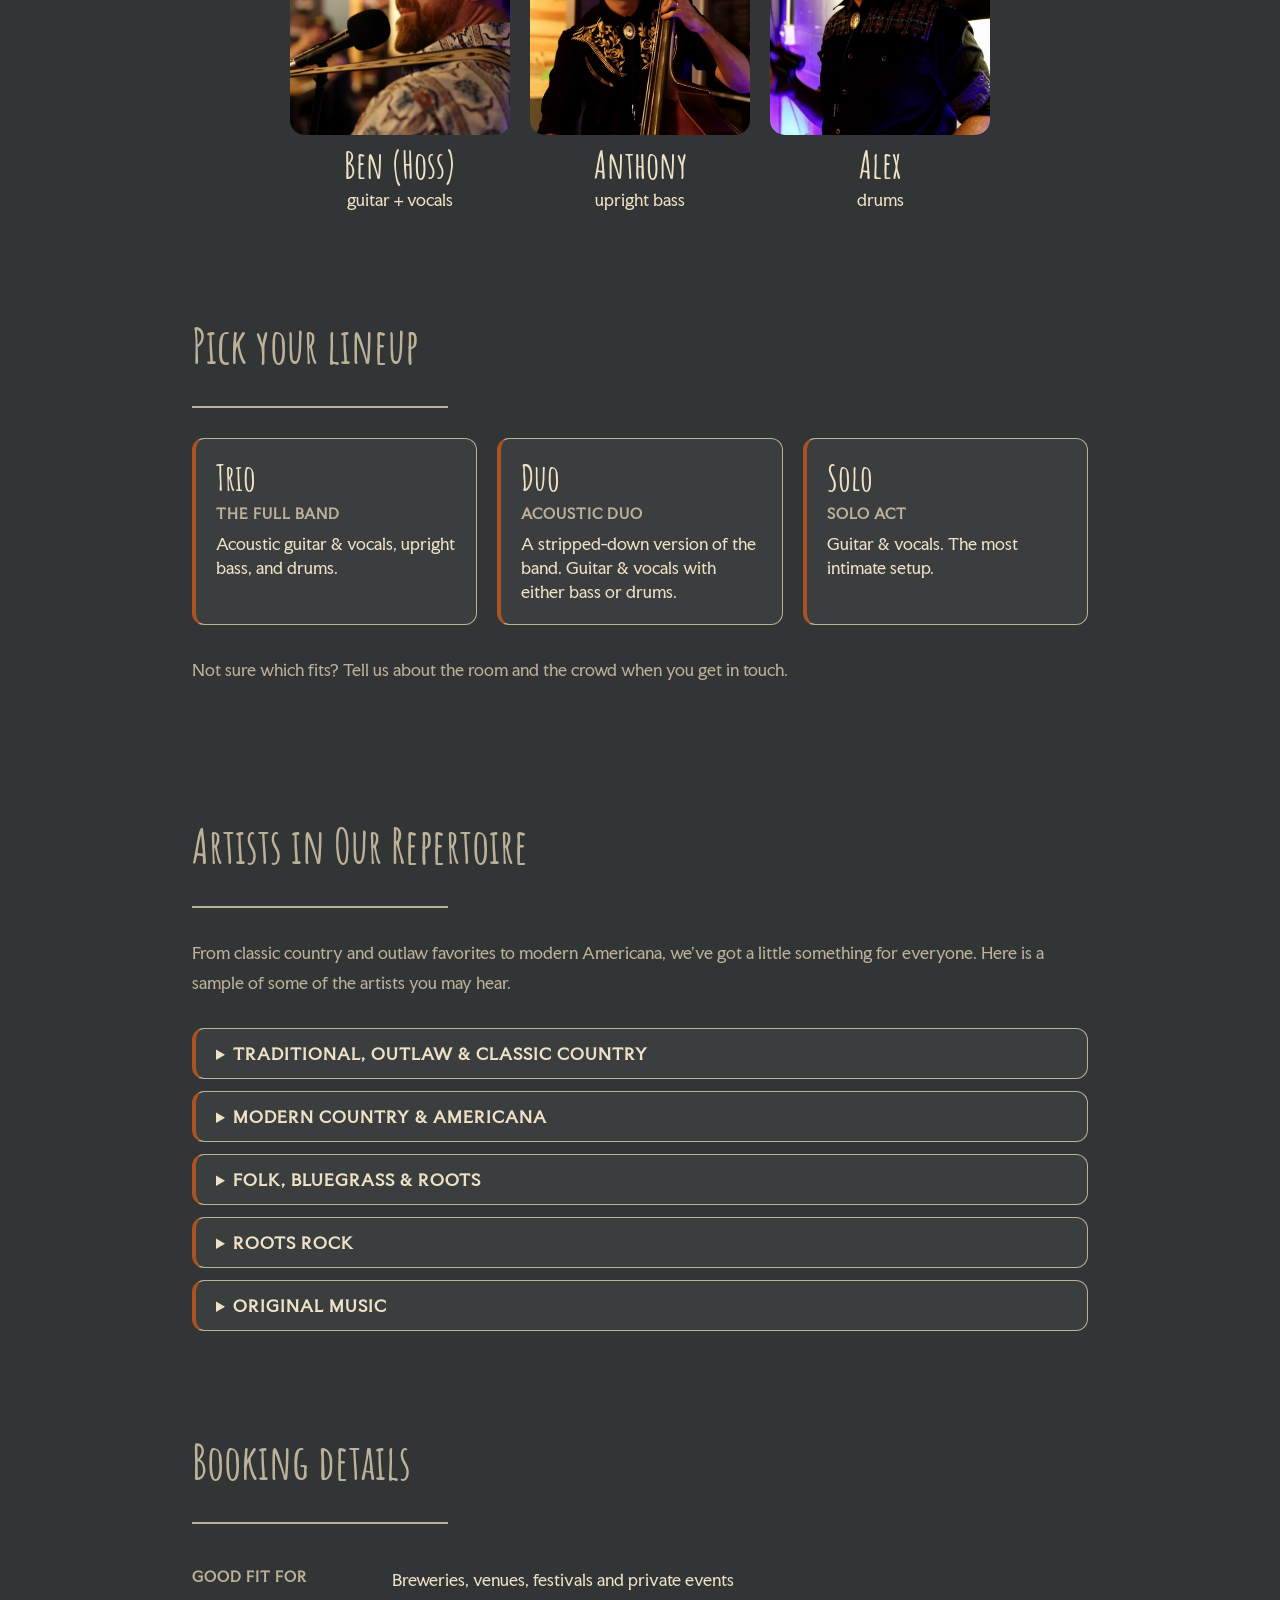
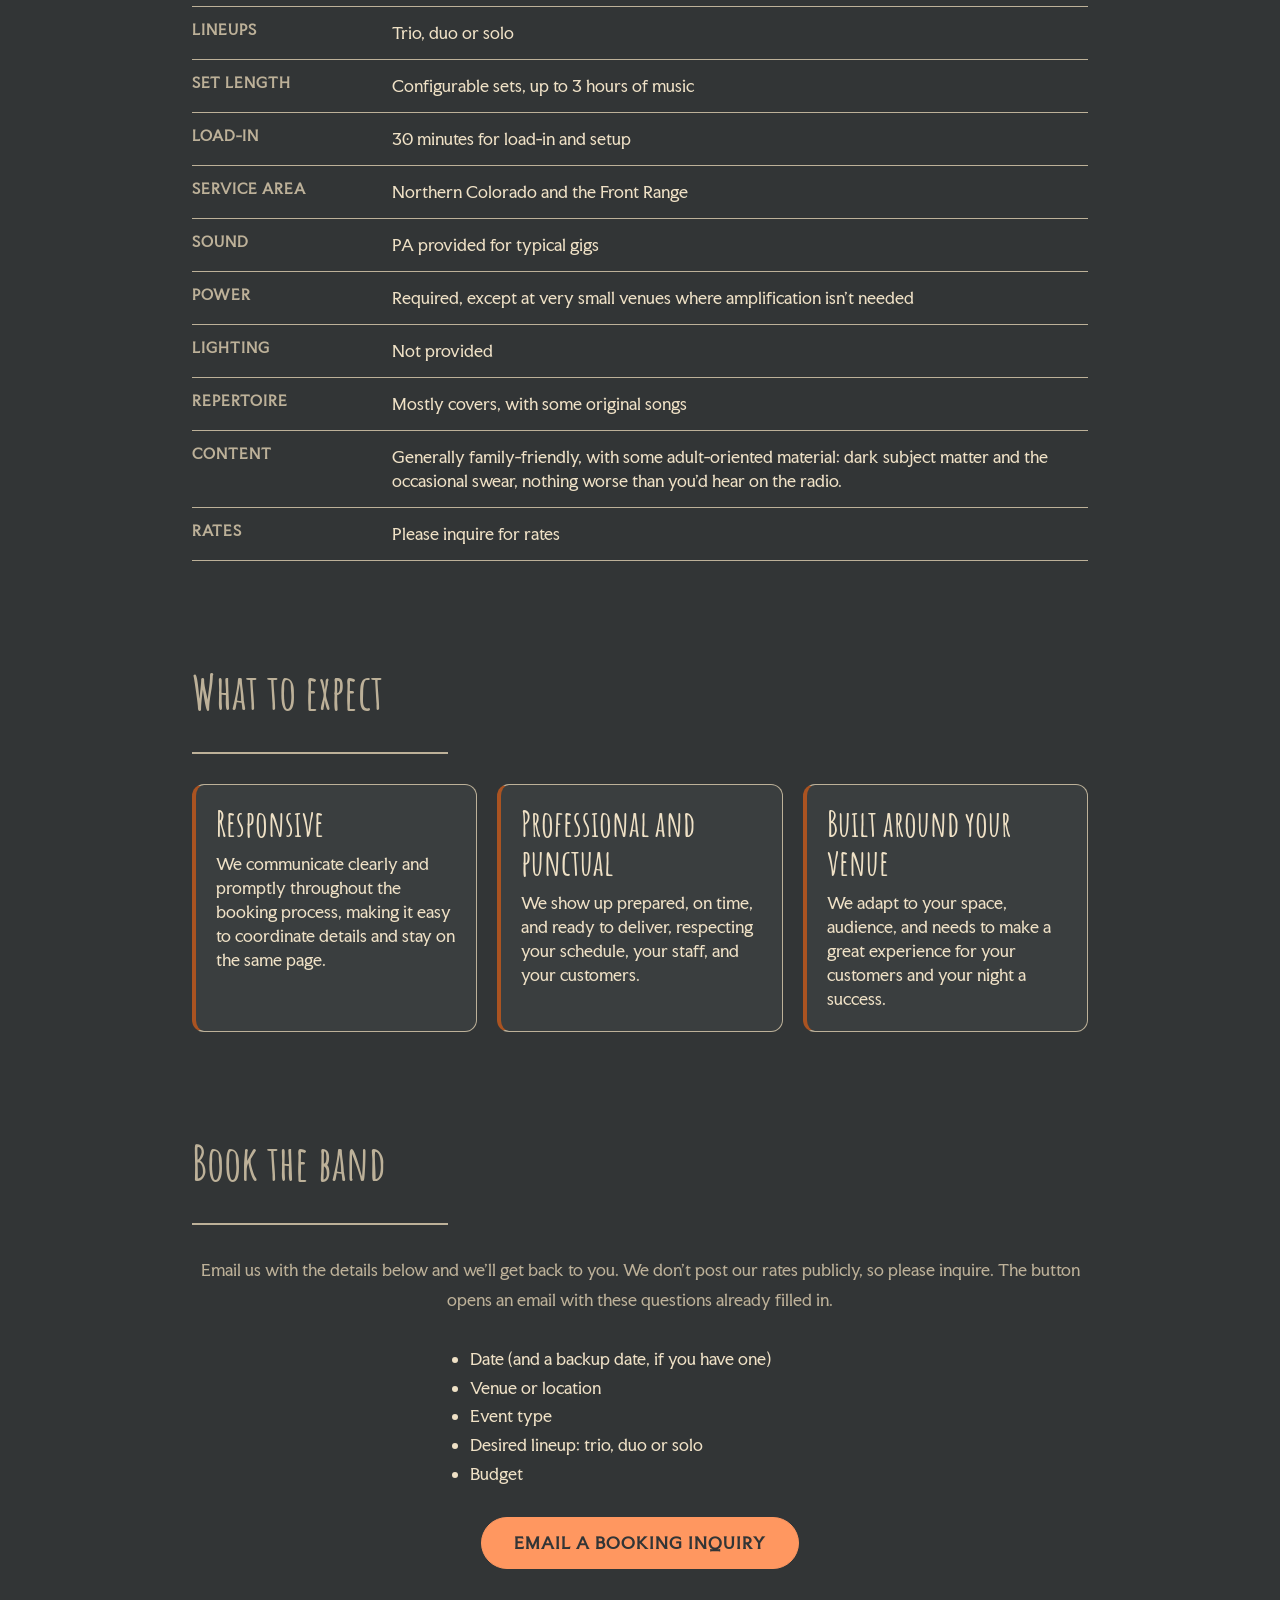
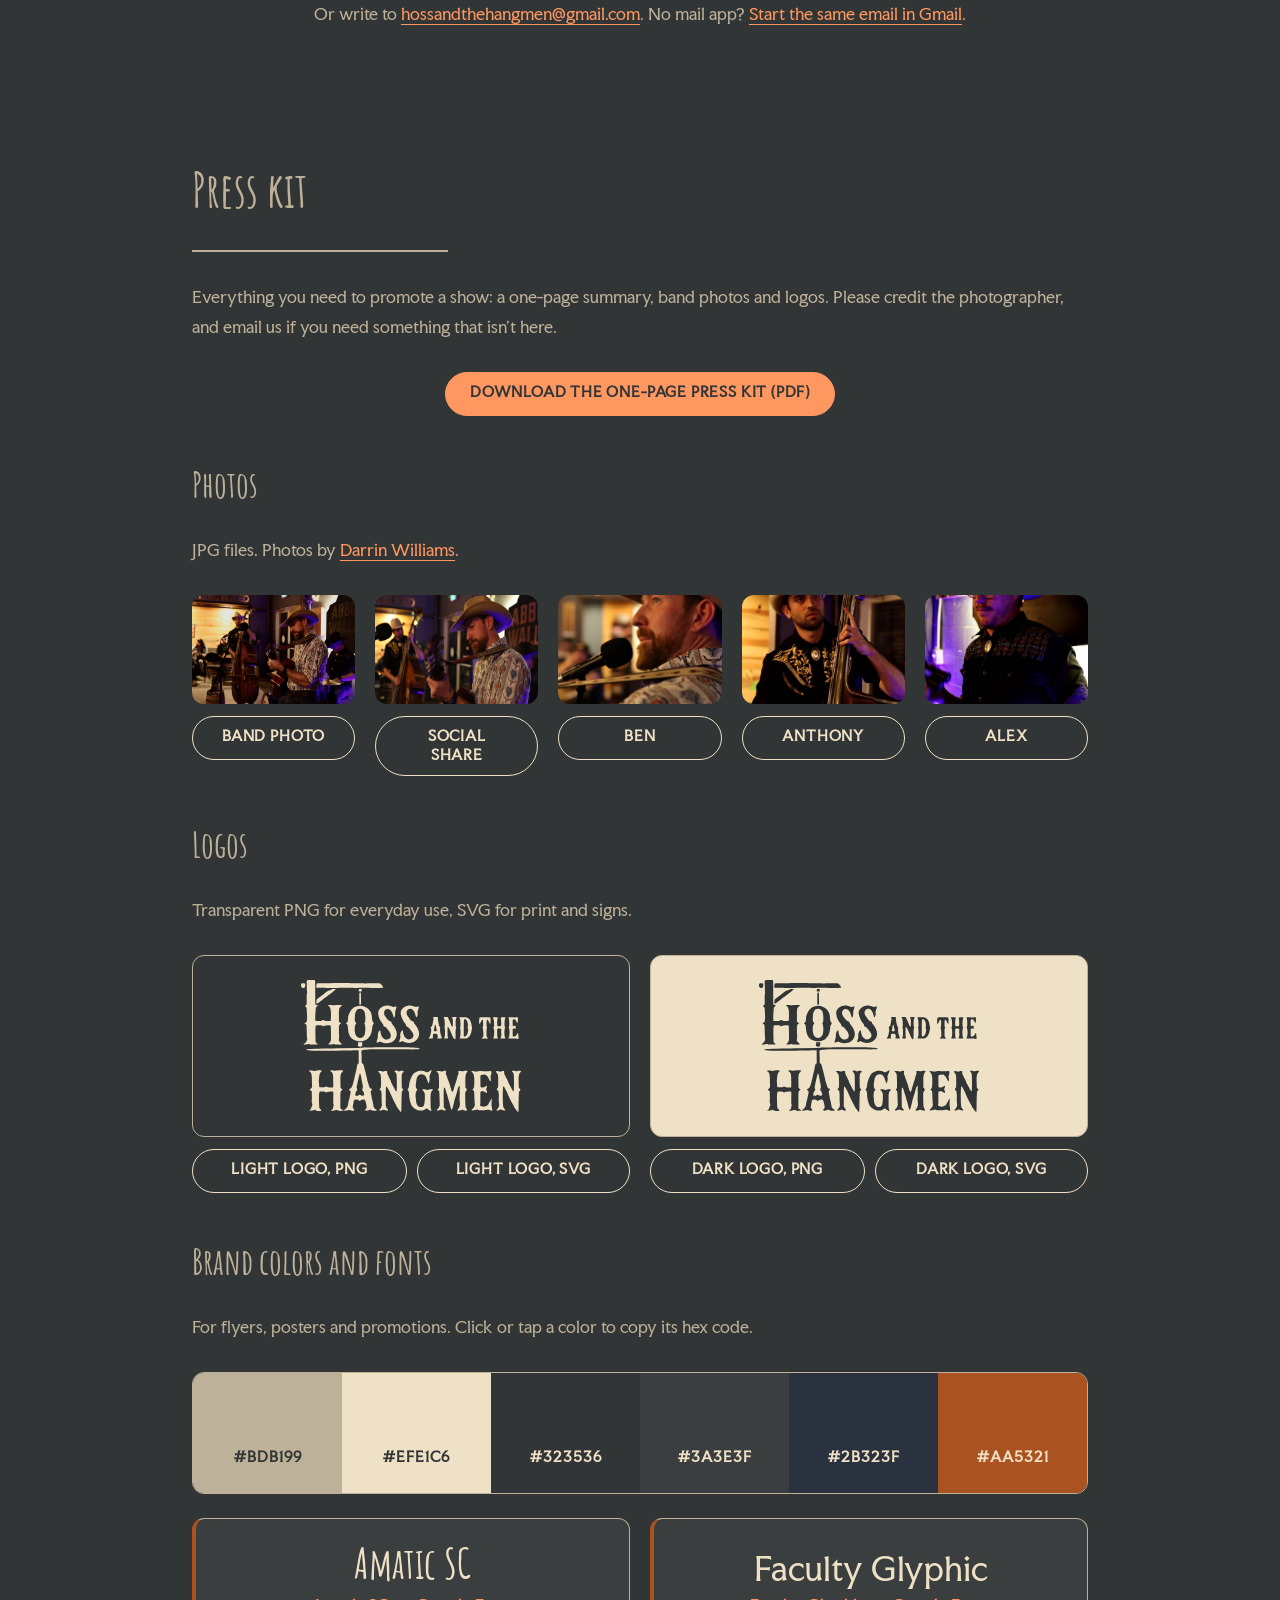
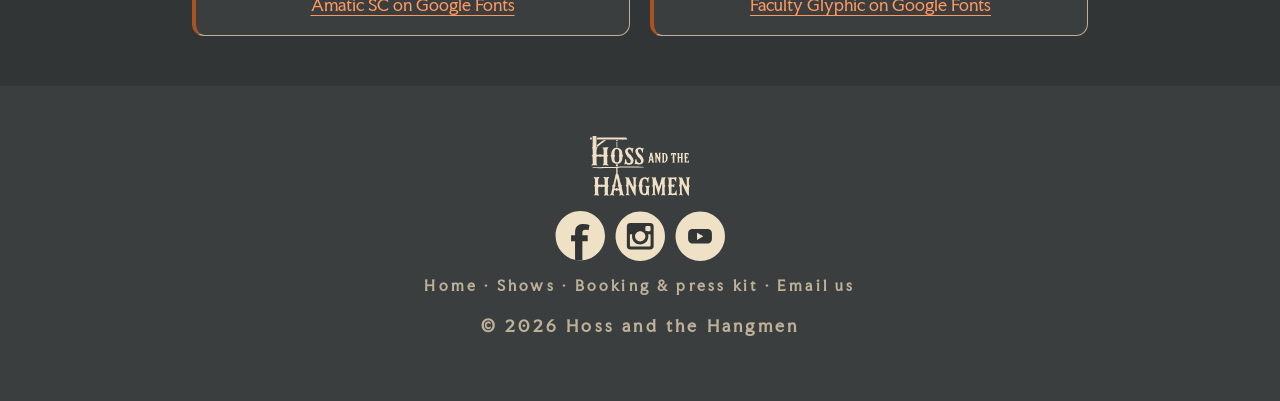
==== commit a37a81f9: "Fix loose ends" ====
--- a/booking/index.html
+++ b/booking/index.html
@@ -89,6 +89,9 @@
 		<a href="https://www.instagram.com/hossandthehangmen" target="_blank" rel="noopener">
 			<img src="../img/instagram-dark.svg" alt="Hoss and the Hangmen on Instagram" />
 		</a>
+		<a href="https://youtube.com/@hossandthehangmen" target="_blank" rel="noopener">
+			<img src="../img/youtube-dark.svg" alt="Hoss and the Hangmen on YouTube" />
+		</a>
 	</div>
 
 	<nav class="menu-nav" aria-label="Site sections">
@@ -101,34 +104,34 @@
 		<div id="menu-items" inert>
 			<a class="ss-menu ss-page" href="../">
 				<span class="ss-label">Home</span>
-				<span class="ss-icon"><img src="../img/menu-home.svg" alt="" /></span>
+				<span class="ss-icon"><img src="../img/menu/home.svg" alt="" /></span>
 			</a>
 			<a class="ss-menu ss-page" href="#top" aria-current="page">
 				<span class="ss-label">Booking</span>
-				<span class="ss-icon"><img src="../img/menu-book.svg" alt="" /></span>
+				<span class="ss-icon"><img src="../img/menu/book.svg" alt="" /></span>
 			</a>
 			<a class="ss-menu ss-section" href="#lineups">
 				<span class="ss-label">Lineups</span>
-				<span class="ss-icon"><img src="../img/menu-lineups.svg" alt="" /></span>
+				<span class="ss-icon"><img src="../img/menu/lineups.svg" alt="" /></span>
 			</a>
 			<a class="ss-menu ss-section" href="#details">
 				<span class="ss-label">Details</span>
-				<span class="ss-icon"><img src="../img/menu-details.svg" alt="" /></span>
+				<span class="ss-icon"><img src="../img/menu/details.svg" alt="" /></span>
 			</a>
 			<a class="ss-menu ss-section" href="#book">
 				<span class="ss-label">Book</span>
-				<span class="ss-icon"><img src="../img/menu-calendar.svg" alt="" /></span>
+				<span class="ss-icon"><img src="../img/menu/calendar.svg" alt="" /></span>
 			</a>
 			<a class="ss-menu ss-section" href="#press">
 				<span class="ss-label">Press kit</span>
-				<span class="ss-icon"><img src="../img/menu-press.svg" alt="" /></span>
+				<span class="ss-icon"><img src="../img/menu/press.svg" alt="" /></span>
 			</a>
 		</div>
 	</nav>
 
 	<div class="booking-hero-inner">
 		<a class="booking-hero-logo" href="../" aria-label="Hoss and the Hangmen home">
-			<img src="../img/hoss_logo_white.svg" alt="Hoss and the Hangmen" width="2442" height="1468" />
+			<img src="../img/hoss-logo-light.svg" alt="Hoss and the Hangmen" width="2442" height="1468" />
 		</a>
 		<h1>Book Hoss and the Hangmen</h1>
 		<p class="booking-hero-lead">
@@ -421,20 +424,20 @@
 		<ul class="booking-assets booking-logos animatableY">
 			<li>
 				<span class="booking-logo-tile booking-logo-on-dark">
-					<img src="../img/hoss_logo_white.svg" width="2442" height="1468" loading="lazy" alt="Hoss and the Hangmen logo, cream lettering for dark backgrounds" />
+					<img src="../img/hoss-logo-light.svg" width="2442" height="1468" loading="lazy" alt="Hoss and the Hangmen logo, cream lettering for dark backgrounds" />
 				</span>
 				<span class="booking-asset-links">
-					<a class="btn" href="../img/hoss_logo_white.png" download>Light logo, PNG</a>
-					<a class="btn" href="../img/hoss_logo_white.svg" download>Light logo, SVG</a>
+					<a class="btn" href="../img/hoss-logo-light.png" download>Light logo, PNG</a>
+					<a class="btn" href="../img/hoss-logo-light.svg" download>Light logo, SVG</a>
 				</span>
 			</li>
 			<li>
 				<span class="booking-logo-tile booking-logo-on-light">
-					<img src="../img/hoss_logo_dark.svg" width="2442" height="1468" loading="lazy" alt="Hoss and the Hangmen logo, dark lettering for light backgrounds" />
+					<img src="../img/hoss-logo-dark.svg" width="2442" height="1468" loading="lazy" alt="Hoss and the Hangmen logo, dark lettering for light backgrounds" />
 				</span>
 				<span class="booking-asset-links">
-					<a class="btn" href="../img/hoss_logo_dark.png" download>Dark logo, PNG</a>
-					<a class="btn" href="../img/hoss_logo_dark.svg" download>Dark logo, SVG</a>
+					<a class="btn" href="../img/hoss-logo-dark.png" download>Dark logo, PNG</a>
+					<a class="btn" href="../img/hoss-logo-dark.svg" download>Dark logo, SVG</a>
 				</span>
 			</li>
 		</ul>
@@ -464,14 +467,17 @@
 
 <footer>
 	<div class="footerBaner">
-		<img class="bandBanner" src="../img/hoss_logo_white.svg" alt="Hoss and the Hangmen logo" width="75" height="60" />
+		<img class="bandBanner" src="../img/hoss-logo-light.svg" alt="Hoss and the Hangmen logo" width="75" height="60" loading="lazy" decoding="async" />
 	</div>
 	<div class="socialBanner">
 		<a href="https://www.facebook.com/people/Hoss-and-the-Hangmen/61590706506140/" target="_blank" rel="noopener">
-			<img src="../img/facebook-light.svg" alt="Hoss and the Hangmen on Facebook" />
+			<img src="../img/facebook-light.svg" alt="Hoss and the Hangmen on Facebook" width="50" height="50" loading="lazy" decoding="async" />
 		</a>
 		<a href="https://www.instagram.com/hossandthehangmen" target="_blank" rel="noopener">
-			<img src="../img/instagram-light.svg" alt="Hoss and the Hangmen on Instagram" />
+			<img src="../img/instagram-light.svg" alt="Hoss and the Hangmen on Instagram" width="50" height="50" loading="lazy" decoding="async" />
+		</a>
+		<a href="https://youtube.com/@hossandthehangmen" target="_blank" rel="noopener">
+			<img src="../img/youtube-light.svg" alt="Hoss and the Hangmen on YouTube" width="50" height="50" loading="lazy" decoding="async" />
 		</a>
 	</div>
 	<p class="footer-links"><a href="../">Home</a> &middot; <a href="../#shows">Shows</a> &middot; <a href="../booking/">Booking &amp; press kit</a> &middot; <a href="mailto:hossandthehangmen@gmail.com">Email us</a></p>
@@ -480,7 +486,7 @@
 </footer>
 
 <a id="upArrow" href="#top" aria-label="Back to top">
-	<img src="../img/up-arrow.svg" alt="Upward facing arrow" />
+	<img src="../img/up-arrow.svg" alt="Upward facing arrow" loading="lazy" decoding="async" />
 </a>
 
 <script defer src="../js/mainFunctions.js"></script>
--- a/css/style.css
+++ b/css/style.css
@@ -174,7 +174,8 @@
 	margin-right: -7px;
 }
 
-.ss-page + .ss-section {
+.ss-page + .ss-section,
+.ss-section + .ss-page {
 	margin-top: 8px;
 }
 
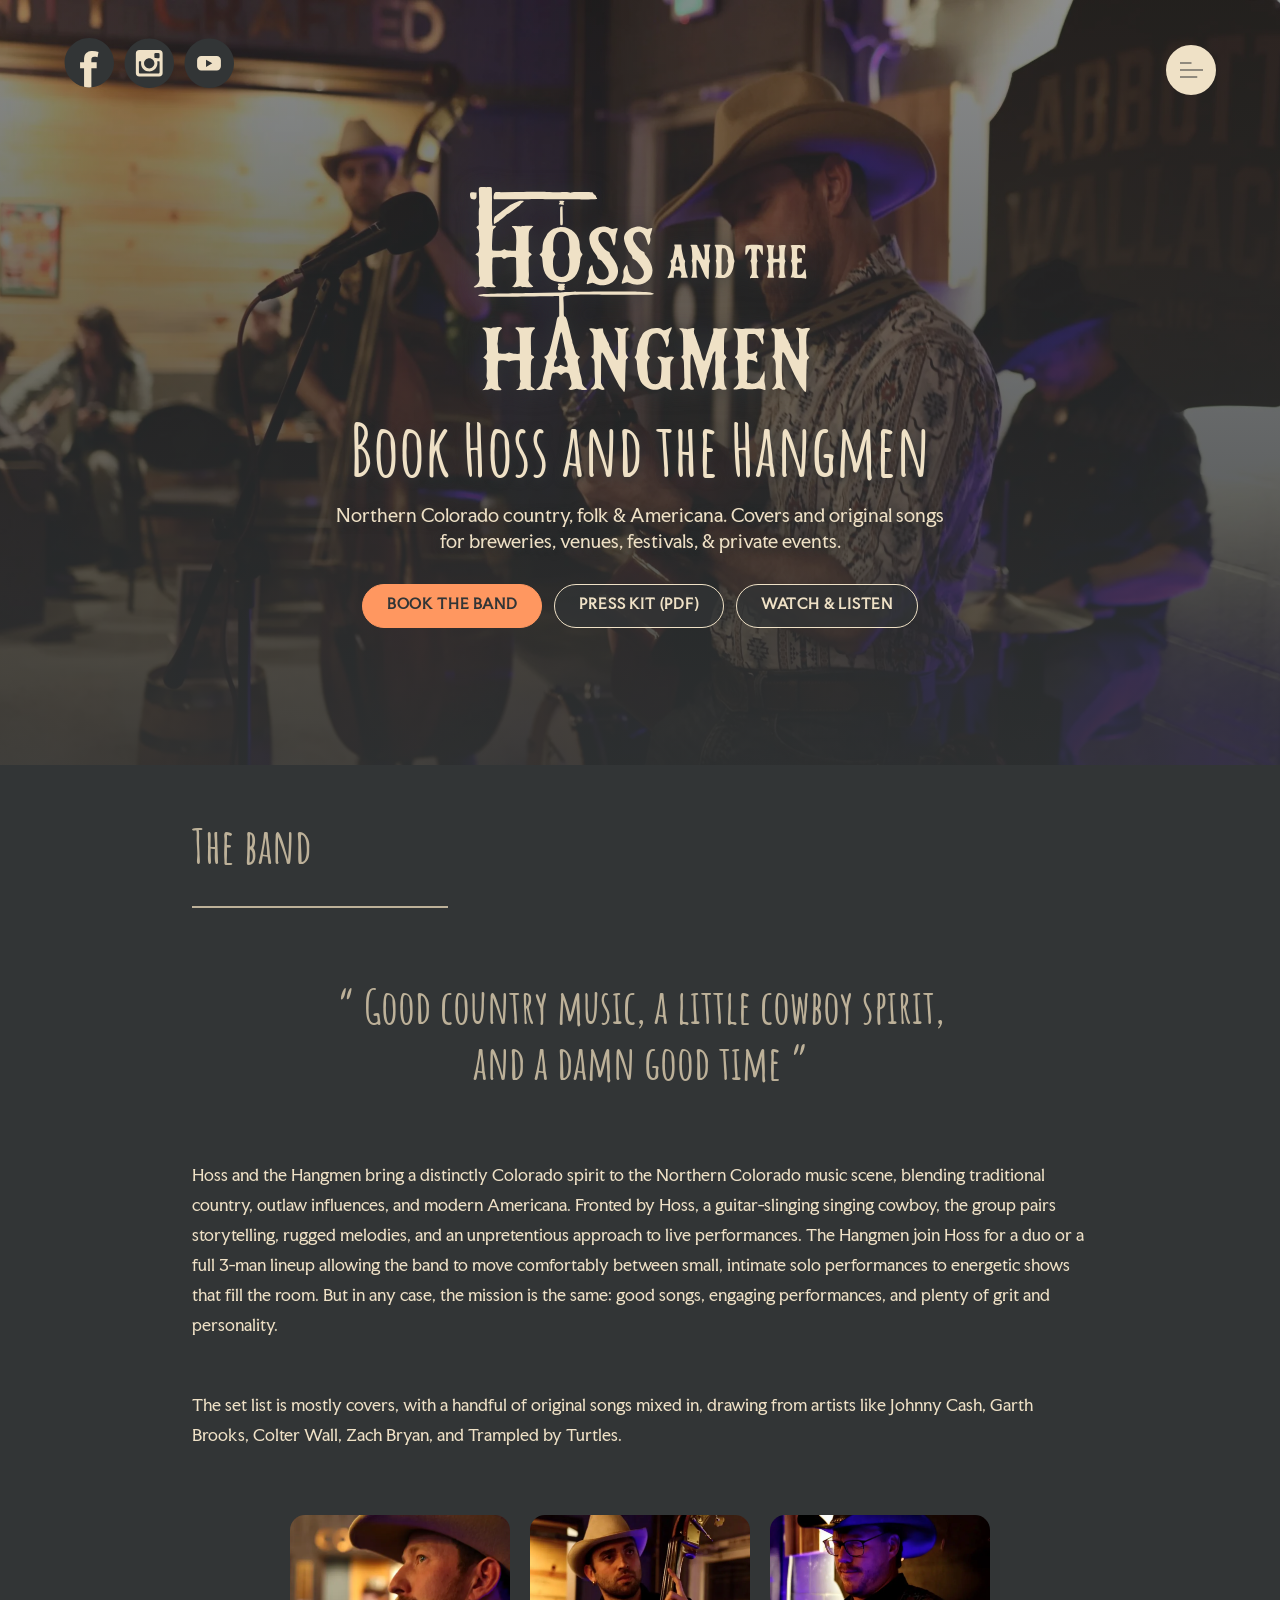
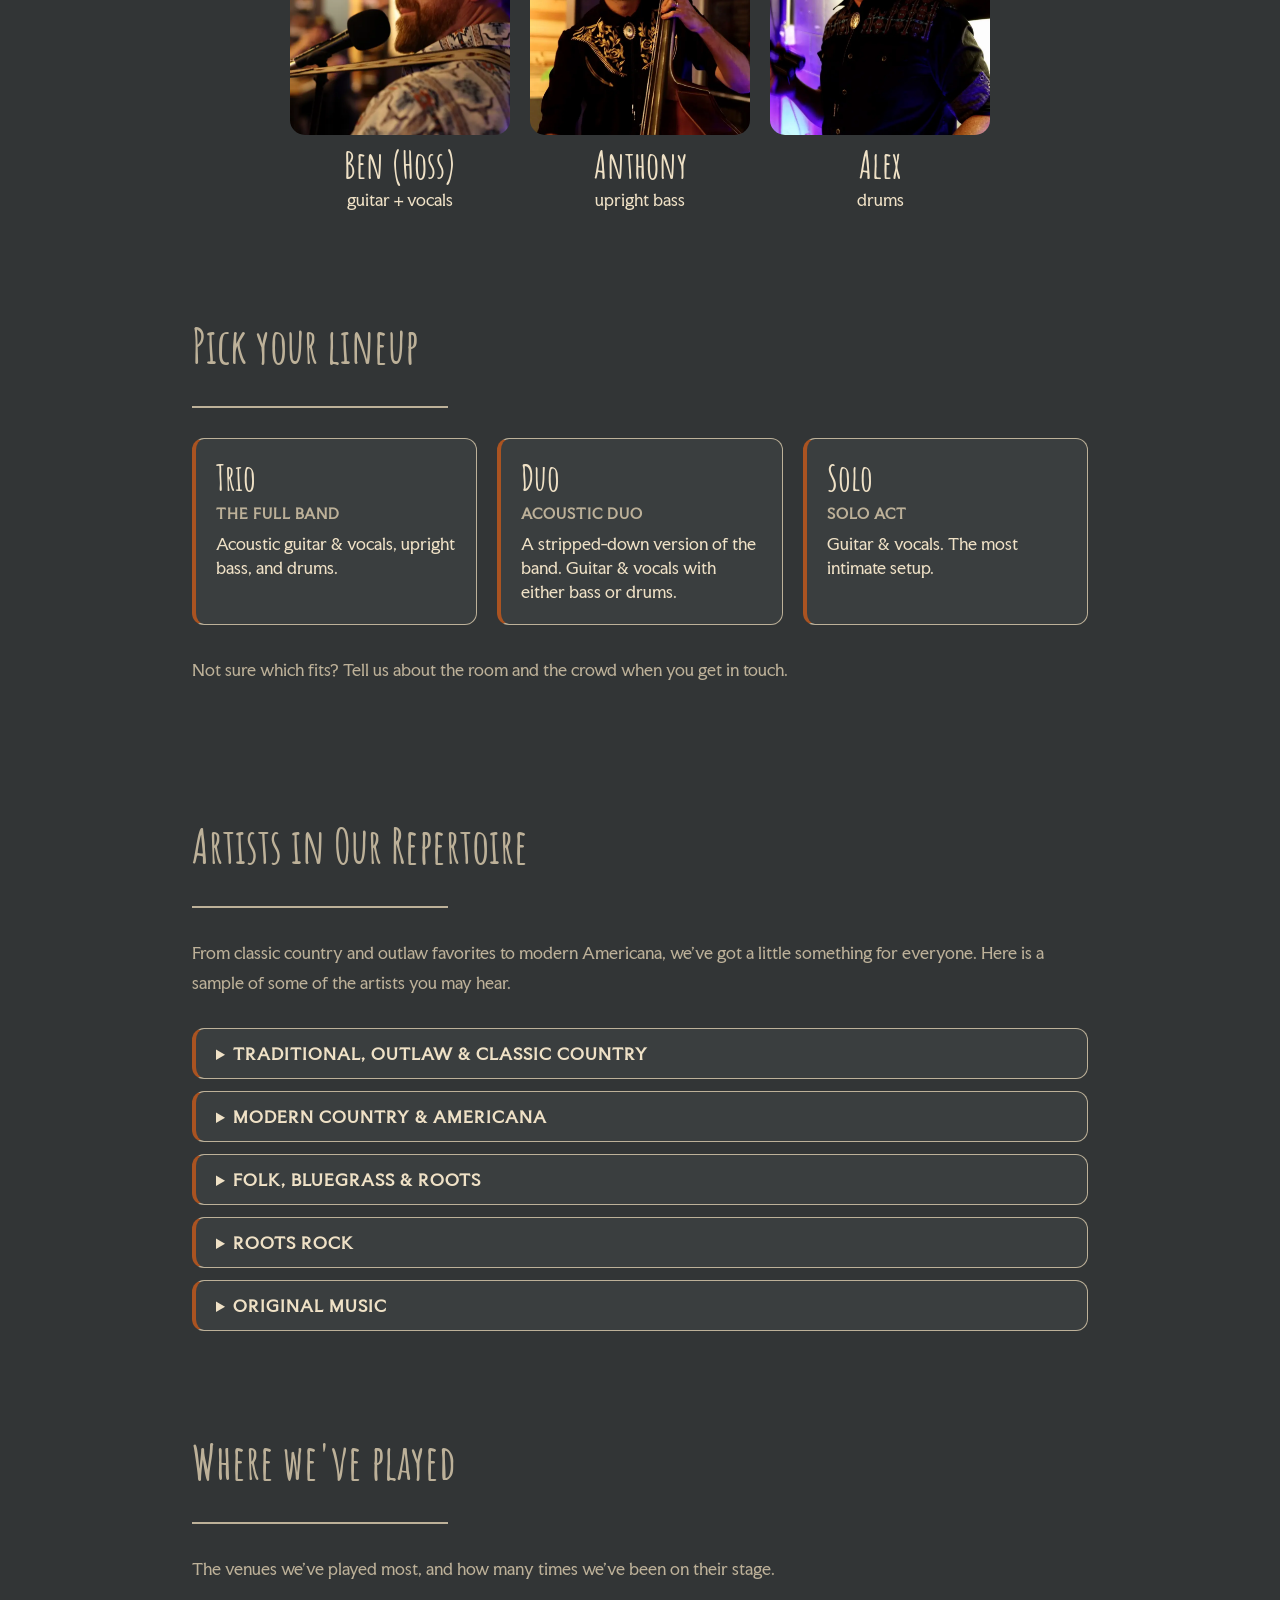
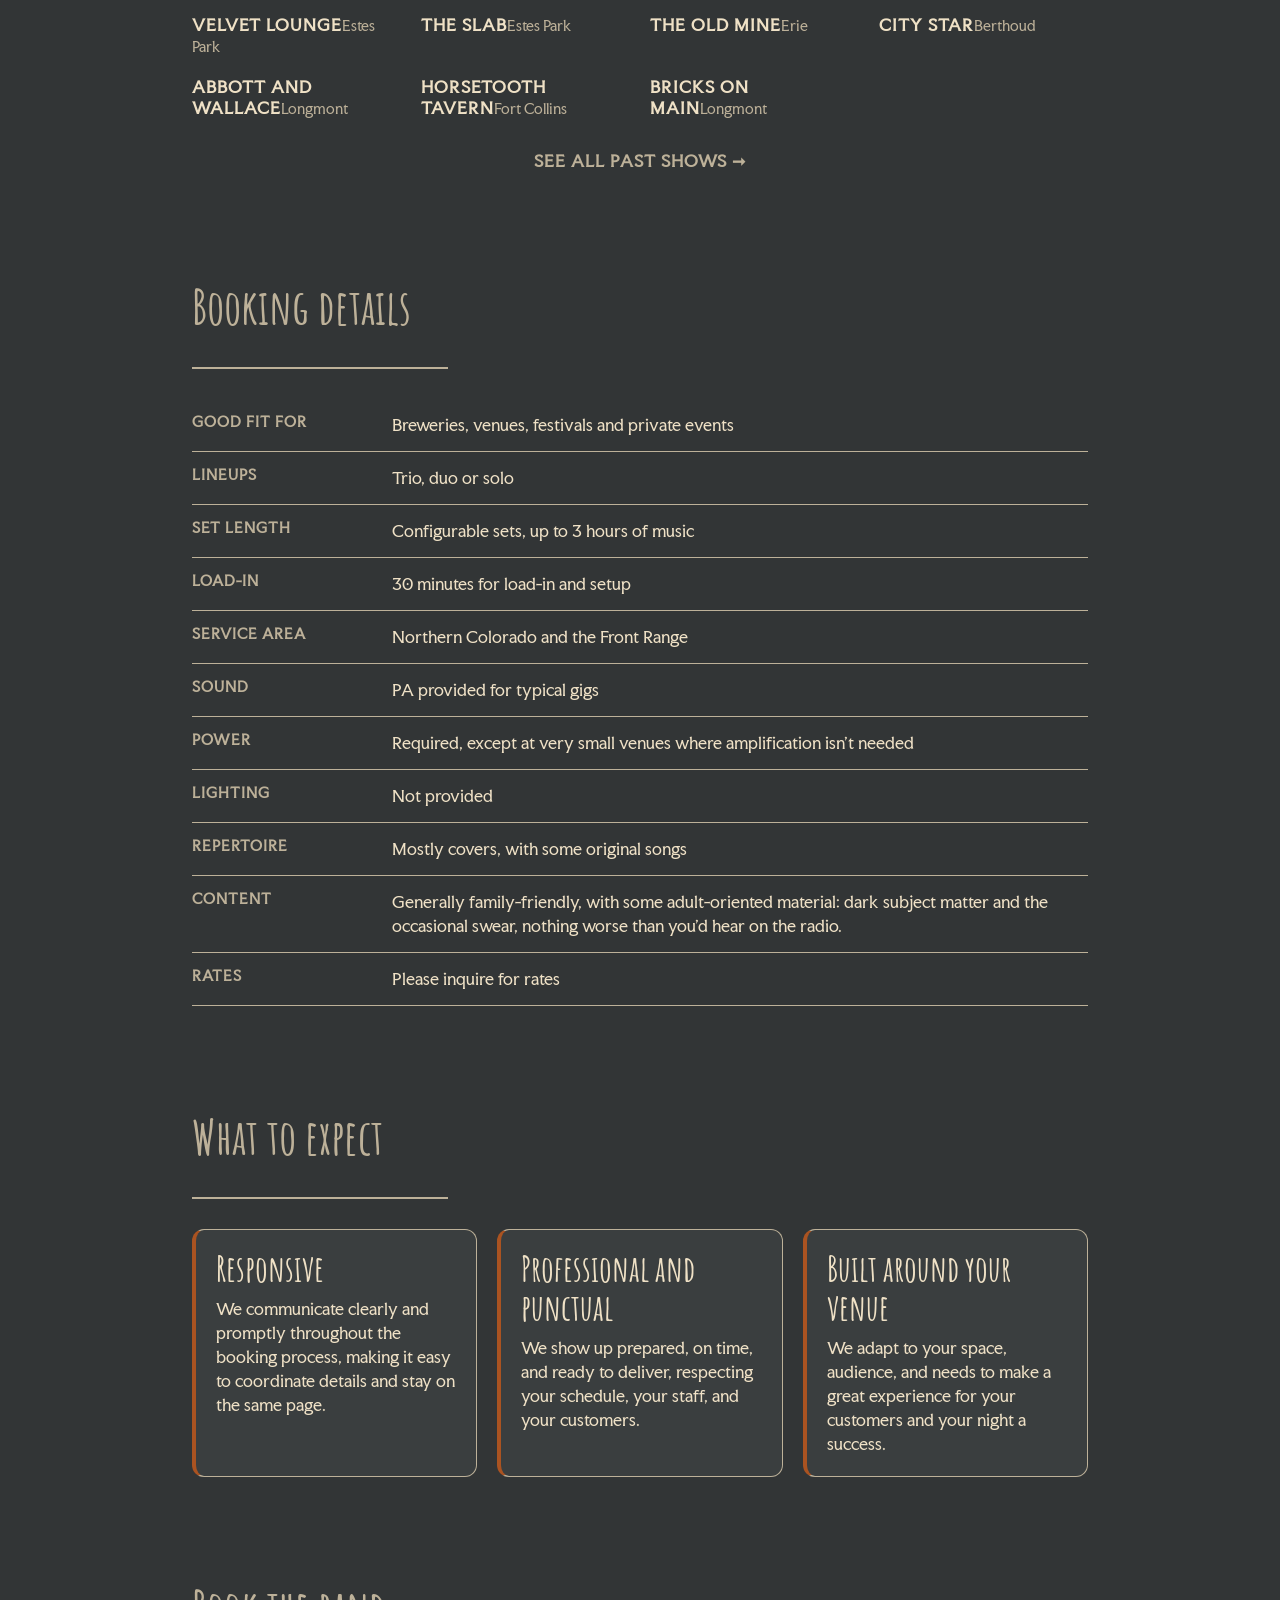
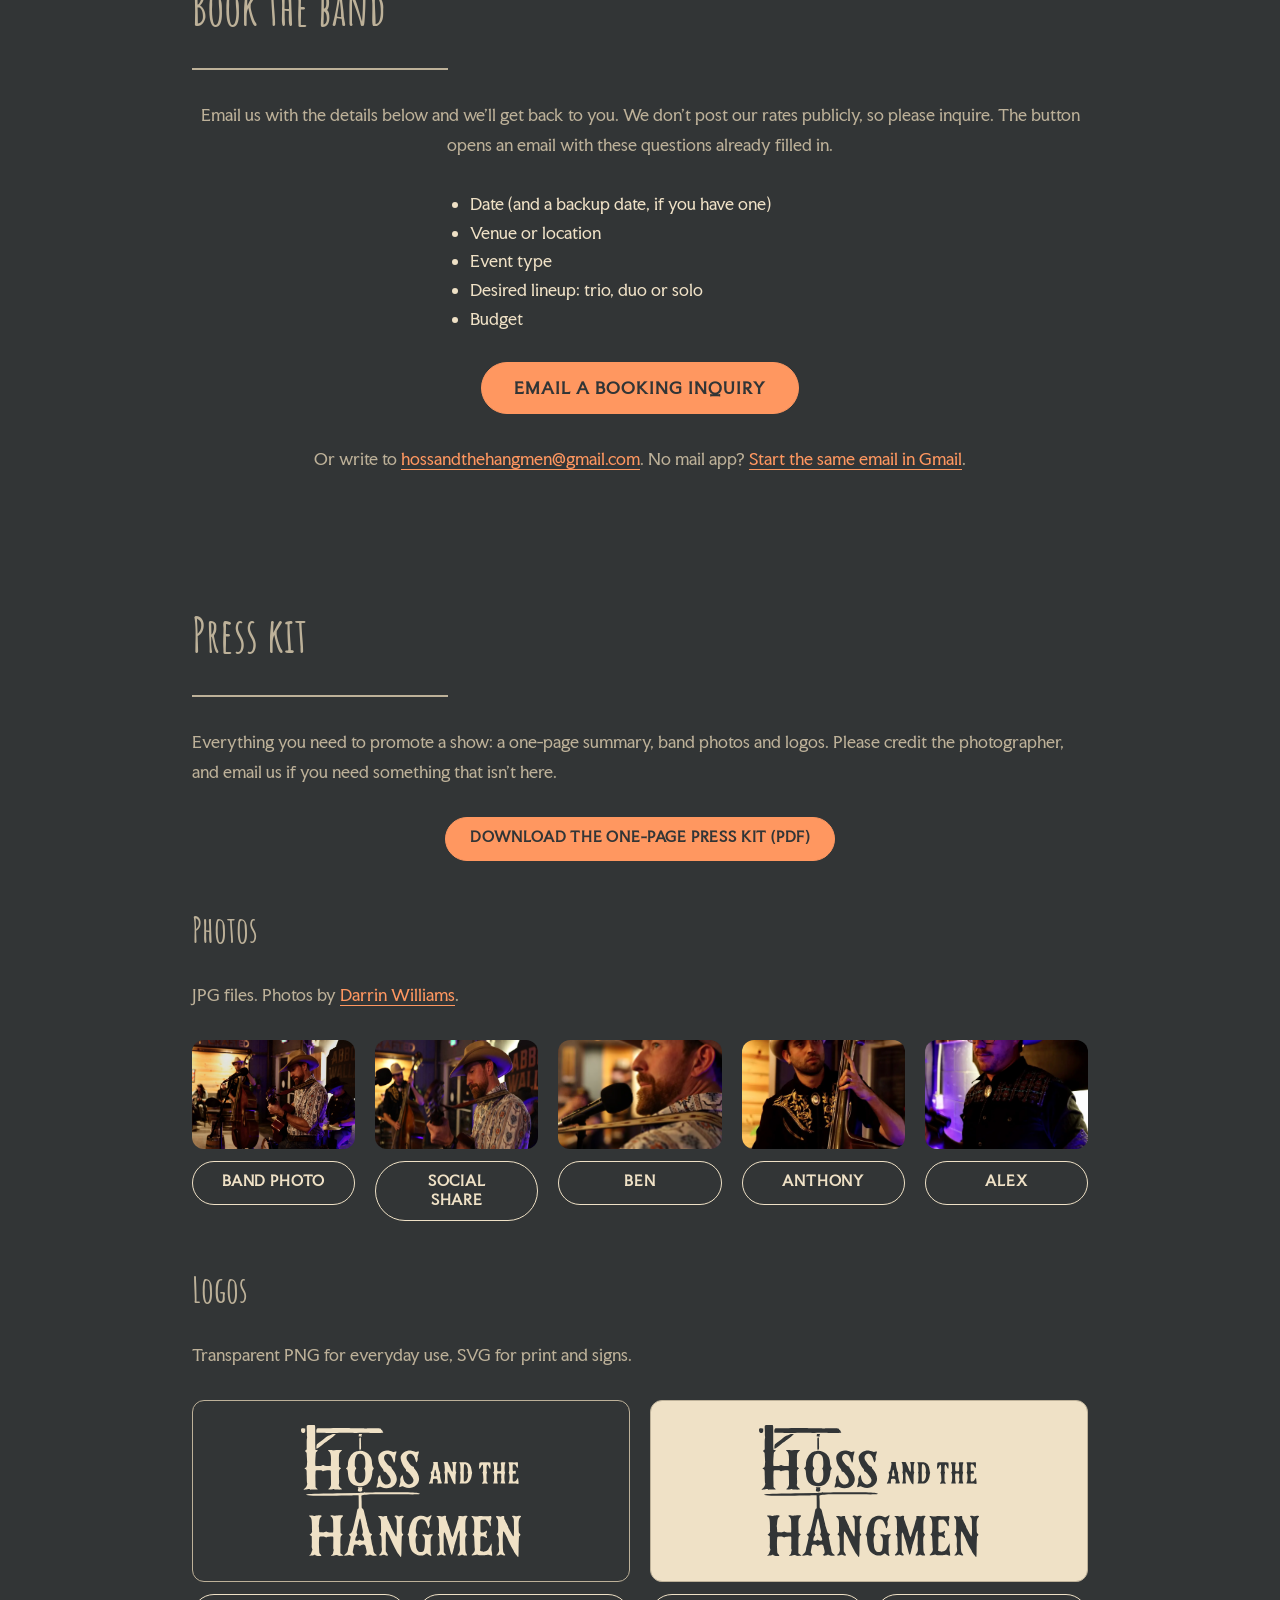
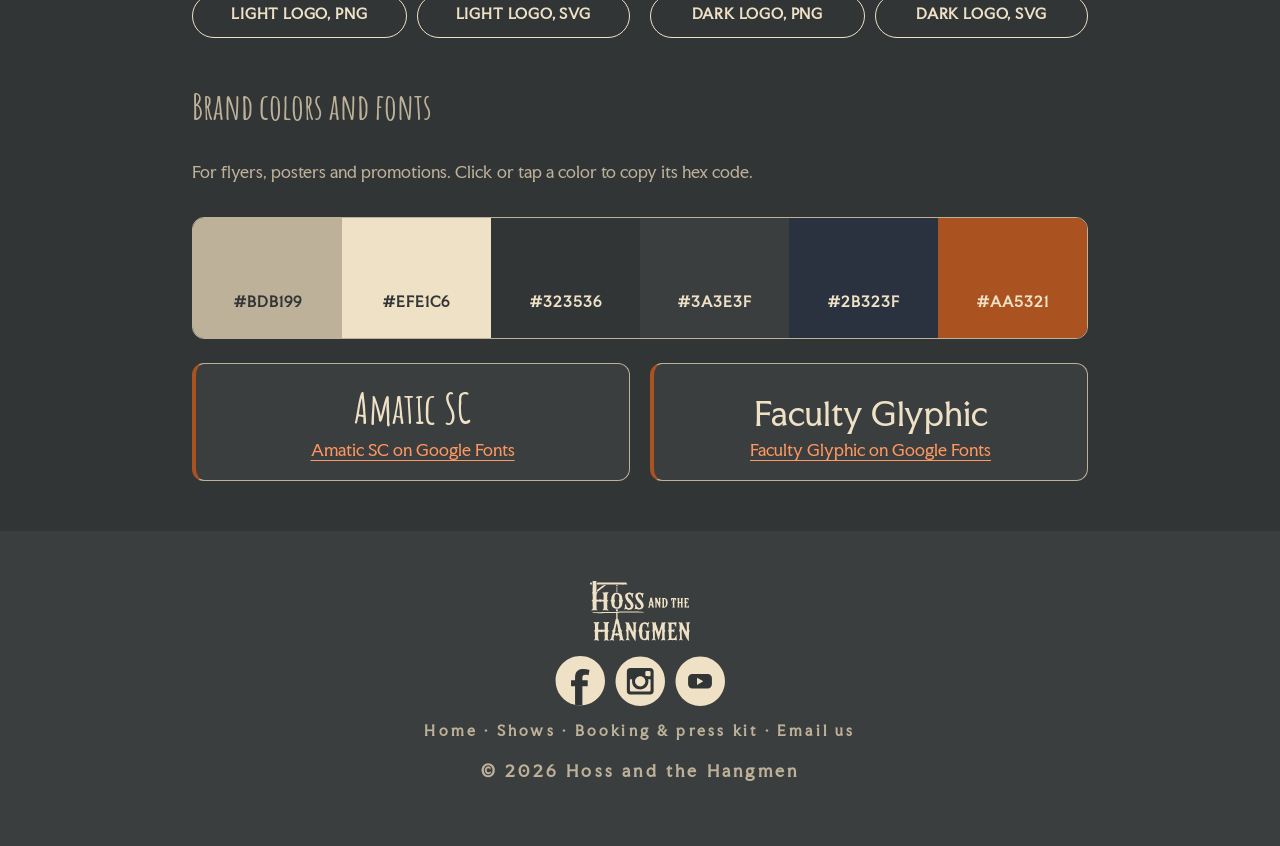
==== commit 2a3998d5: "Publish site from c8aa0cf (run 64, schedule)" ====
--- a/booking/index.html
+++ b/booking/index.html
@@ -68,8 +68,23 @@
         </script>
 
         <!-- Fonts and stylesheets (same as the home page) -->
-        <link href="https://fonts.googleapis.com/css2?family=Faculty+Glyphic:wght@400&display=swap" rel="stylesheet" />
-        <link href="https://fonts.googleapis.com/css2?family=Amatic+SC:wght@400;700&display=swap" rel="stylesheet" />
+        <link rel="preload" href="../fonts/FacultyGlyphic-Regular-latin.woff2" as="font" type="font/woff2" crossorigin />
+        <link rel="preload" href="../fonts/AmaticSC-Bold-latin.woff2" as="font" type="font/woff2" crossorigin />
+        <link rel="preload" href="../fonts/AmaticSC-Regular-latin.woff2" as="font" type="font/woff2" crossorigin />
+        <link
+            rel="preload"
+            href="../img/hero-band-mobile.webp"
+            as="image"
+            type="image/webp"
+            media="screen and (max-width: 767px) and (orientation: portrait)"
+        />
+        <link
+            rel="preload"
+            href="../img/hero-band.webp"
+            as="image"
+            type="image/webp"
+            media="screen and (min-width: 768px), screen and (orientation: landscape)"
+        />
         <link rel="stylesheet" href="../css/style.css" />
 </head>
 
@@ -482,7 +497,7 @@
 	</div>
 	<p class="footer-links"><a href="../">Home</a> &middot; <a href="../#shows">Shows</a> &middot; <a href="../booking/">Booking &amp; press kit</a> &middot; <a href="mailto:hossandthehangmen@gmail.com">Email us</a></p>
 	<p>&copy; 2026 Hoss and the Hangmen</p>
-	<p class="buildInfo">Updated <time id="buildTime" datetime="__BUILD_TIME__"></time></p>
+	<p class="buildInfo">Updated <time id="buildTime" datetime="2026-11-28T16:06:23Z"></time></p>
 </footer>
 
 <a id="upArrow" href="#top" aria-label="Back to top">
--- a/css/style.css
+++ b/css/style.css
@@ -3,6 +3,29 @@
    #efe1c6 light text           #BDB199 muted text, borders
    #AA5321 highlight            #ff9760 links in the show list and contact section */
 
+/* Fonts, hosted here instead of Google Fonts (Latin subset, WOFF2). The matching .woff2 files are
+   preloaded in each page's <head>. The .ttf files in fonts/ are only used by the poster and press-kit scripts. */
+@font-face {
+font-family: "Faculty Glyphic";
+font-style: normal;
+font-weight: 400;
+font-display: swap;
+src: url("../fonts/FacultyGlyphic-Regular-latin.woff2") format("woff2");
+}
+@font-face {
+font-family: "Amatic SC";
+font-style: normal;
+font-weight: 400;
+font-display: swap;
+src: url("../fonts/AmaticSC-Regular-latin.woff2") format("woff2");
+}
+@font-face {
+font-family: "Amatic SC";
+font-style: normal;
+font-weight: 700;
+font-display: swap;
+src: url("../fonts/AmaticSC-Bold-latin.woff2") format("woff2");
+}
 /* ------------------------------------------------------------------ base */
 
 html {
@@ -1834,3 +1857,18 @@
 		flex: 0 1 auto;
 	}
 }
+
+/* Phones held upright only show a narrow slice of the wide hero photo, so they load a smaller,
+   pre-cropped copy (img/hero-band-mobile.webp, 1100x1485) instead of the 2970px original.
+   Keep the matching preload media queries in index.html and booking/index.html in sync. */
+@media screen and (max-width: 767px) and (orientation: portrait) {
+.mainView {
+background-image: url("../img/hero-band-mobile.webp");
+background-position: center;
+}
+.booking-hero {
+background-image: linear-gradient(rgba(50, 53, 54, 0.5), rgba(50, 53, 54, 0.88)),
+url("../img/hero-band-mobile.webp");
+background-position: center;
+}
+}
